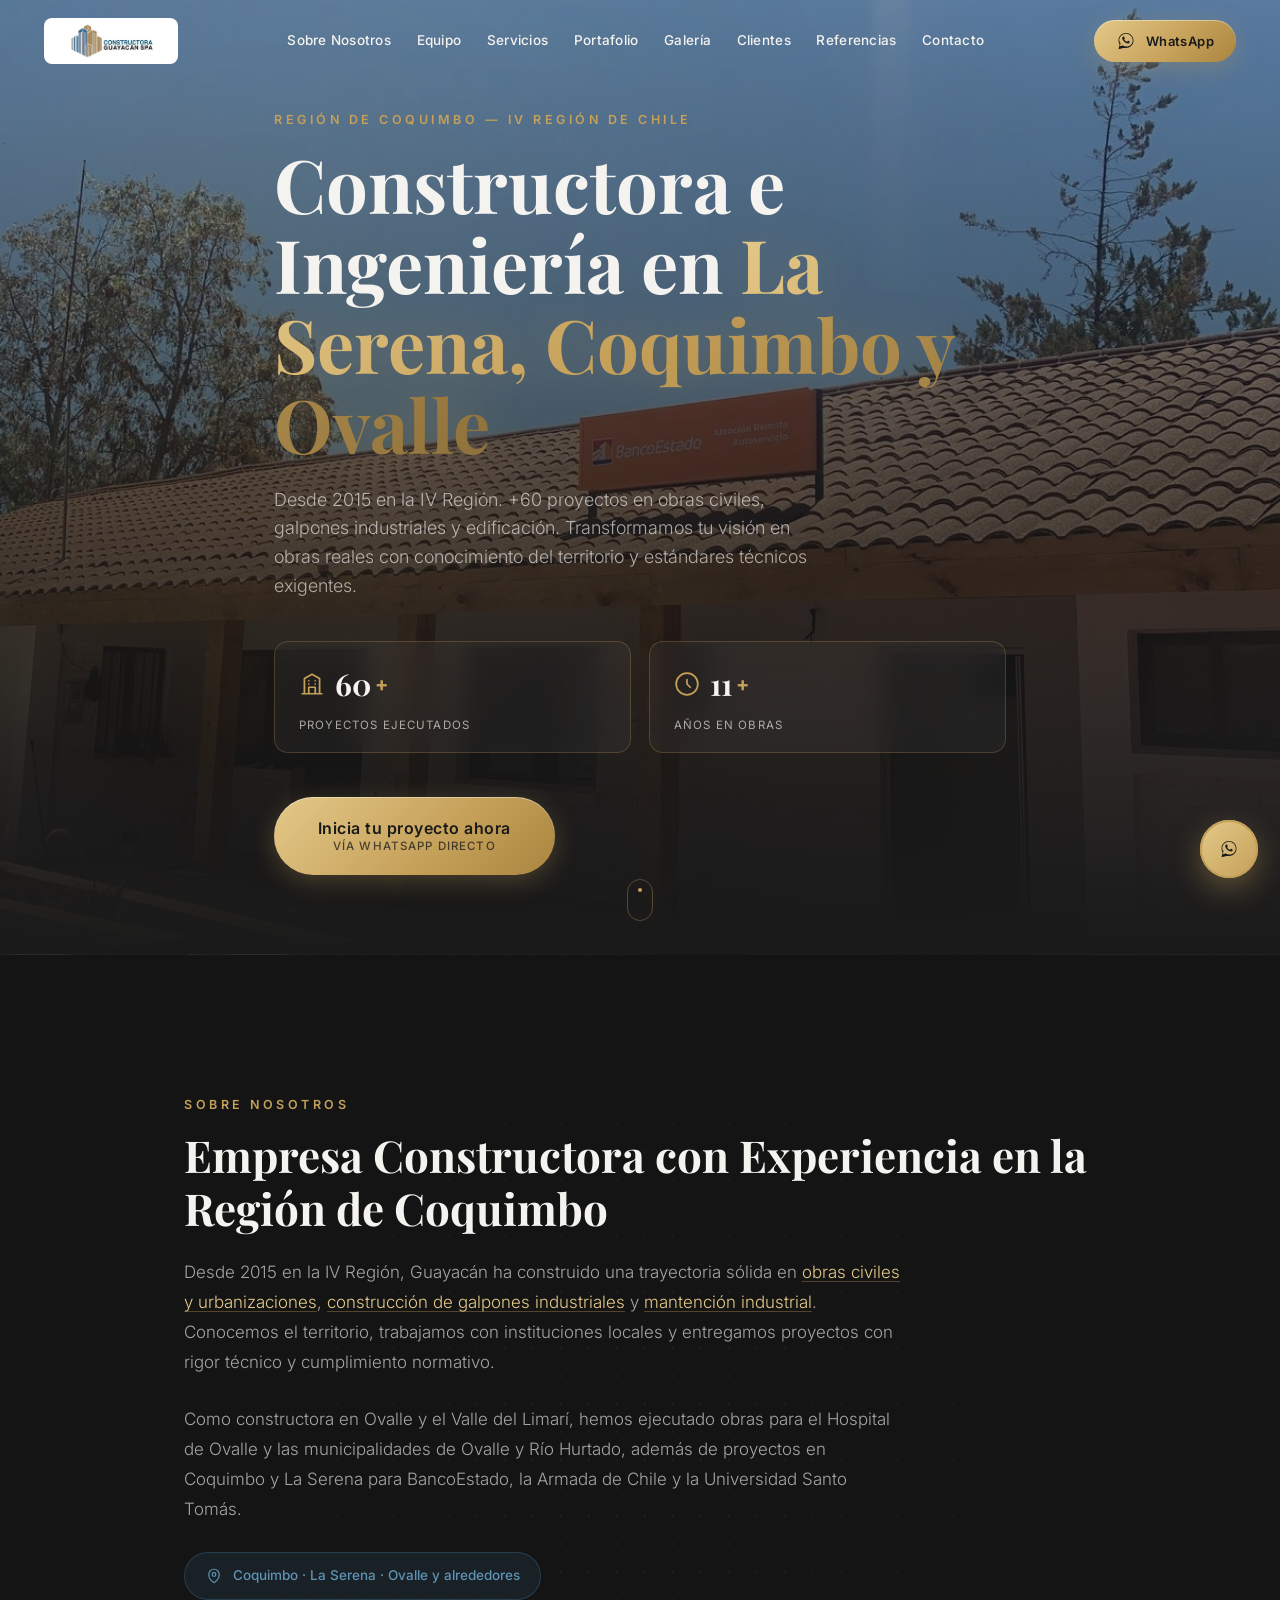
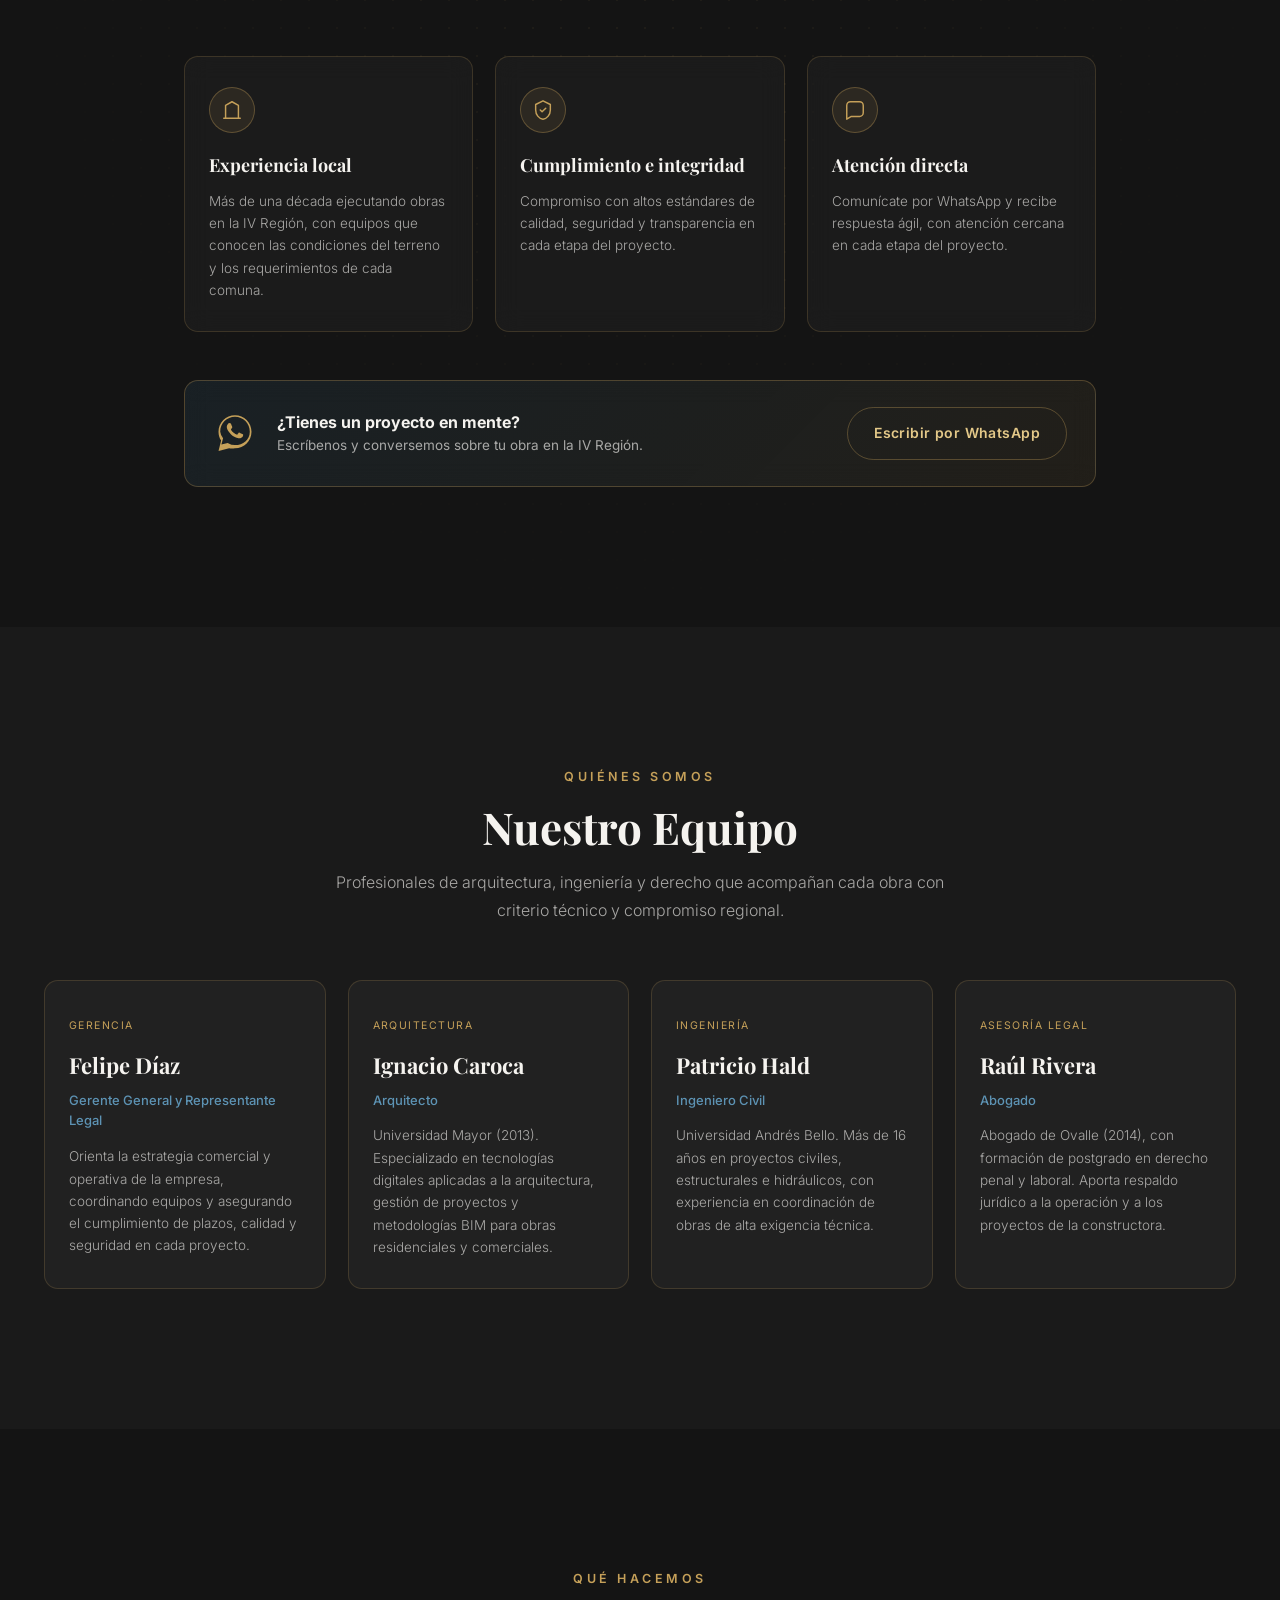
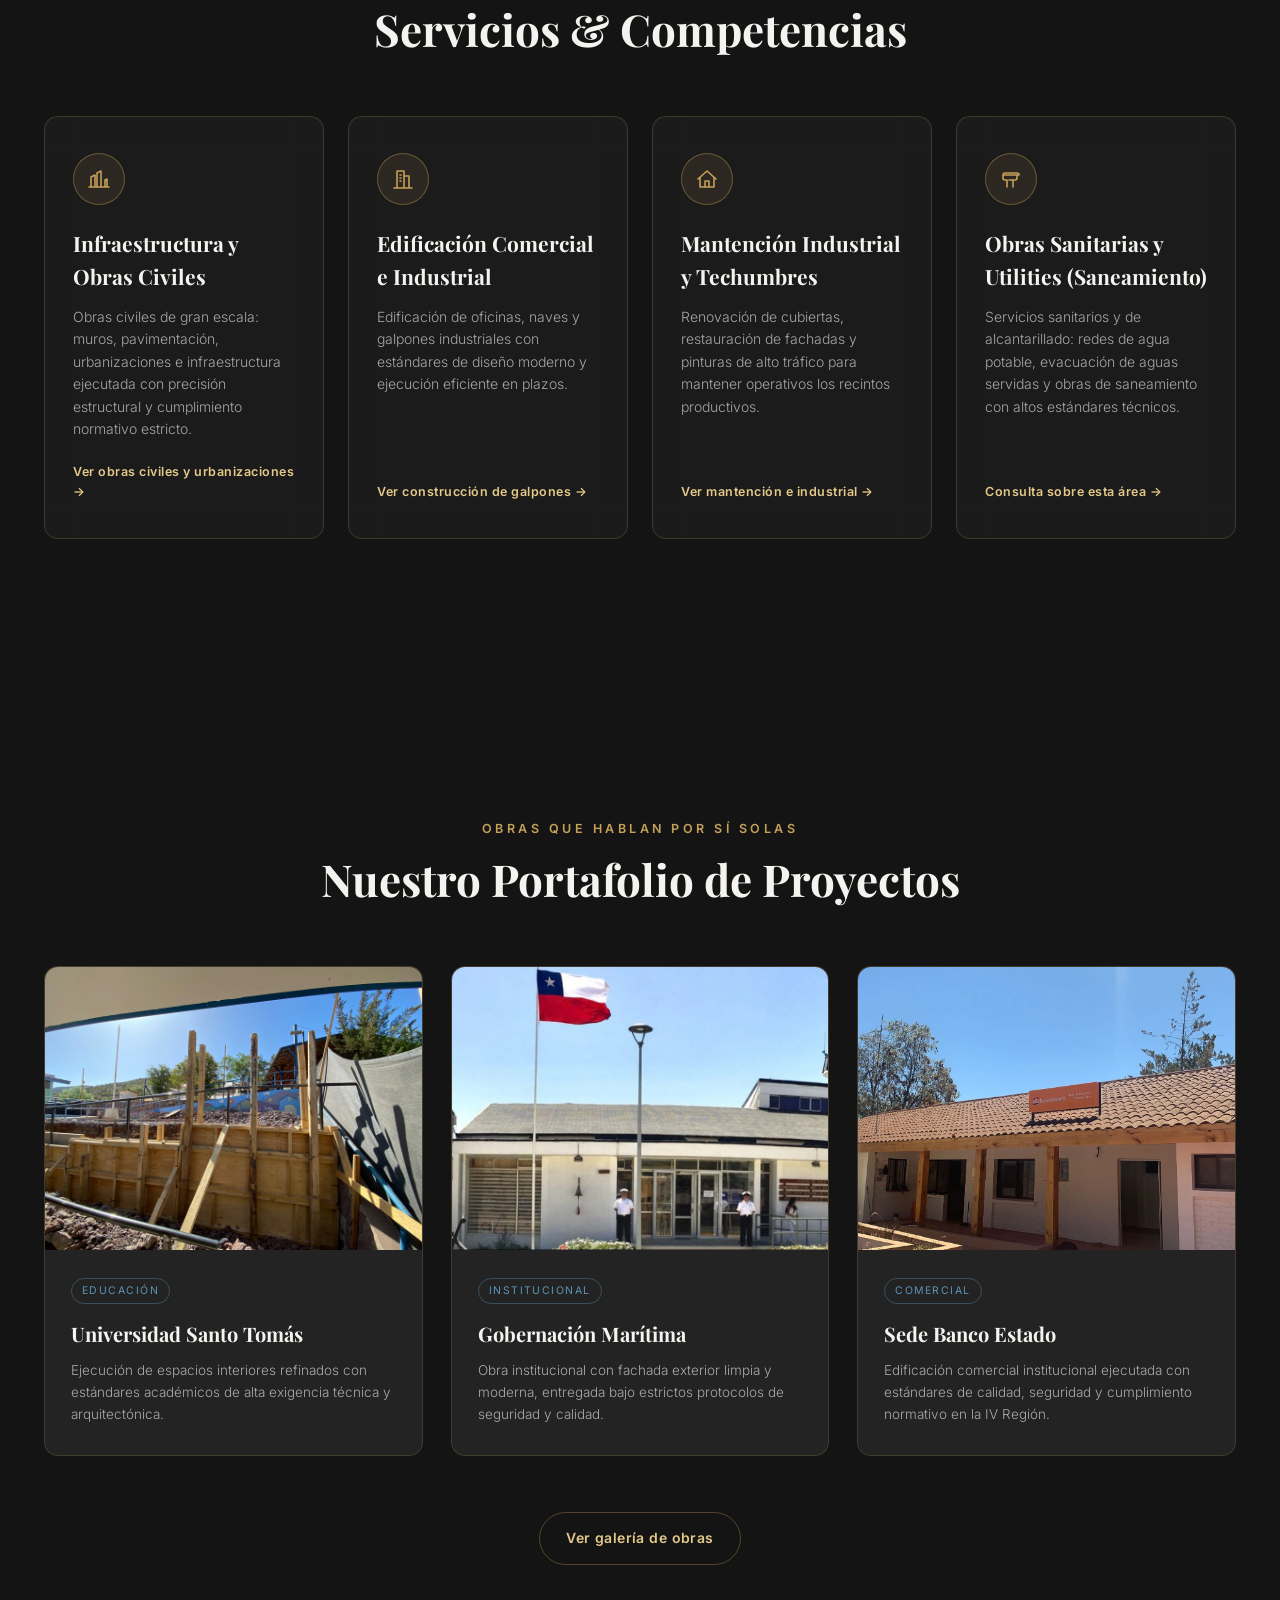
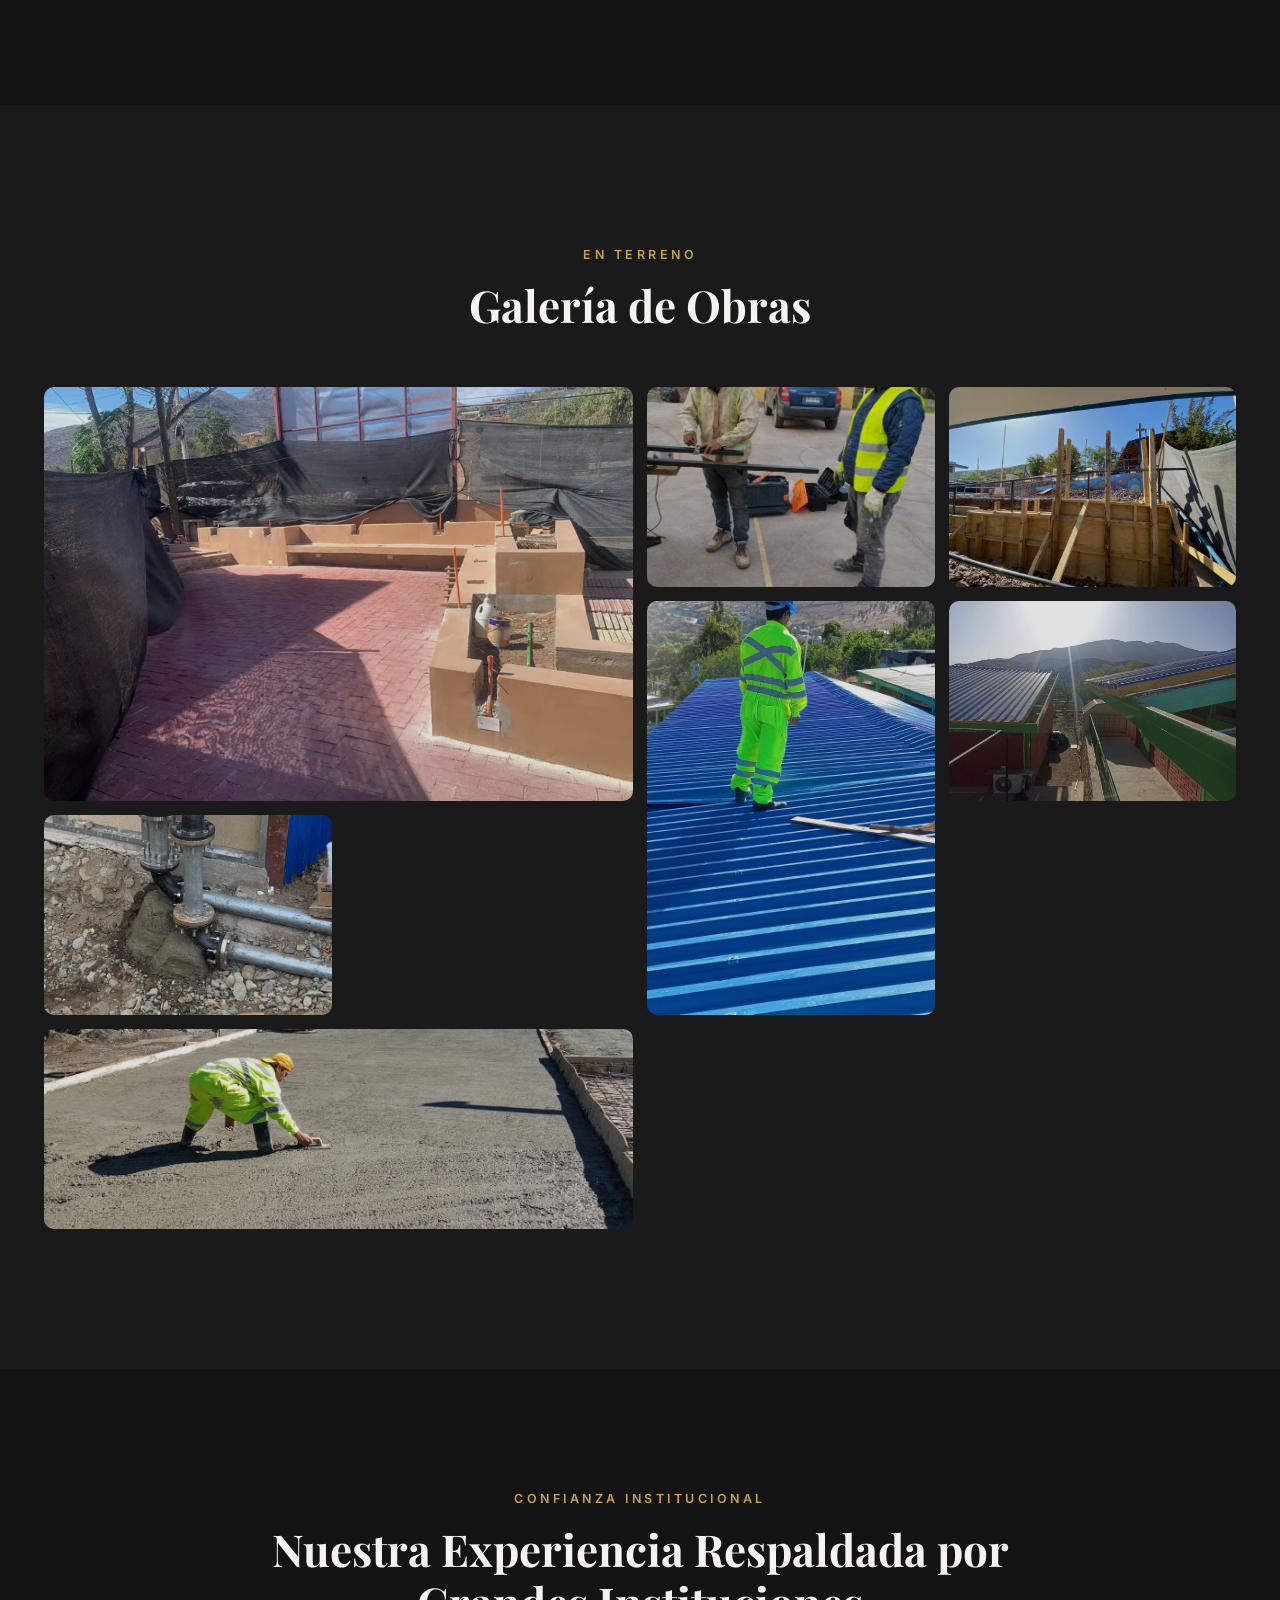
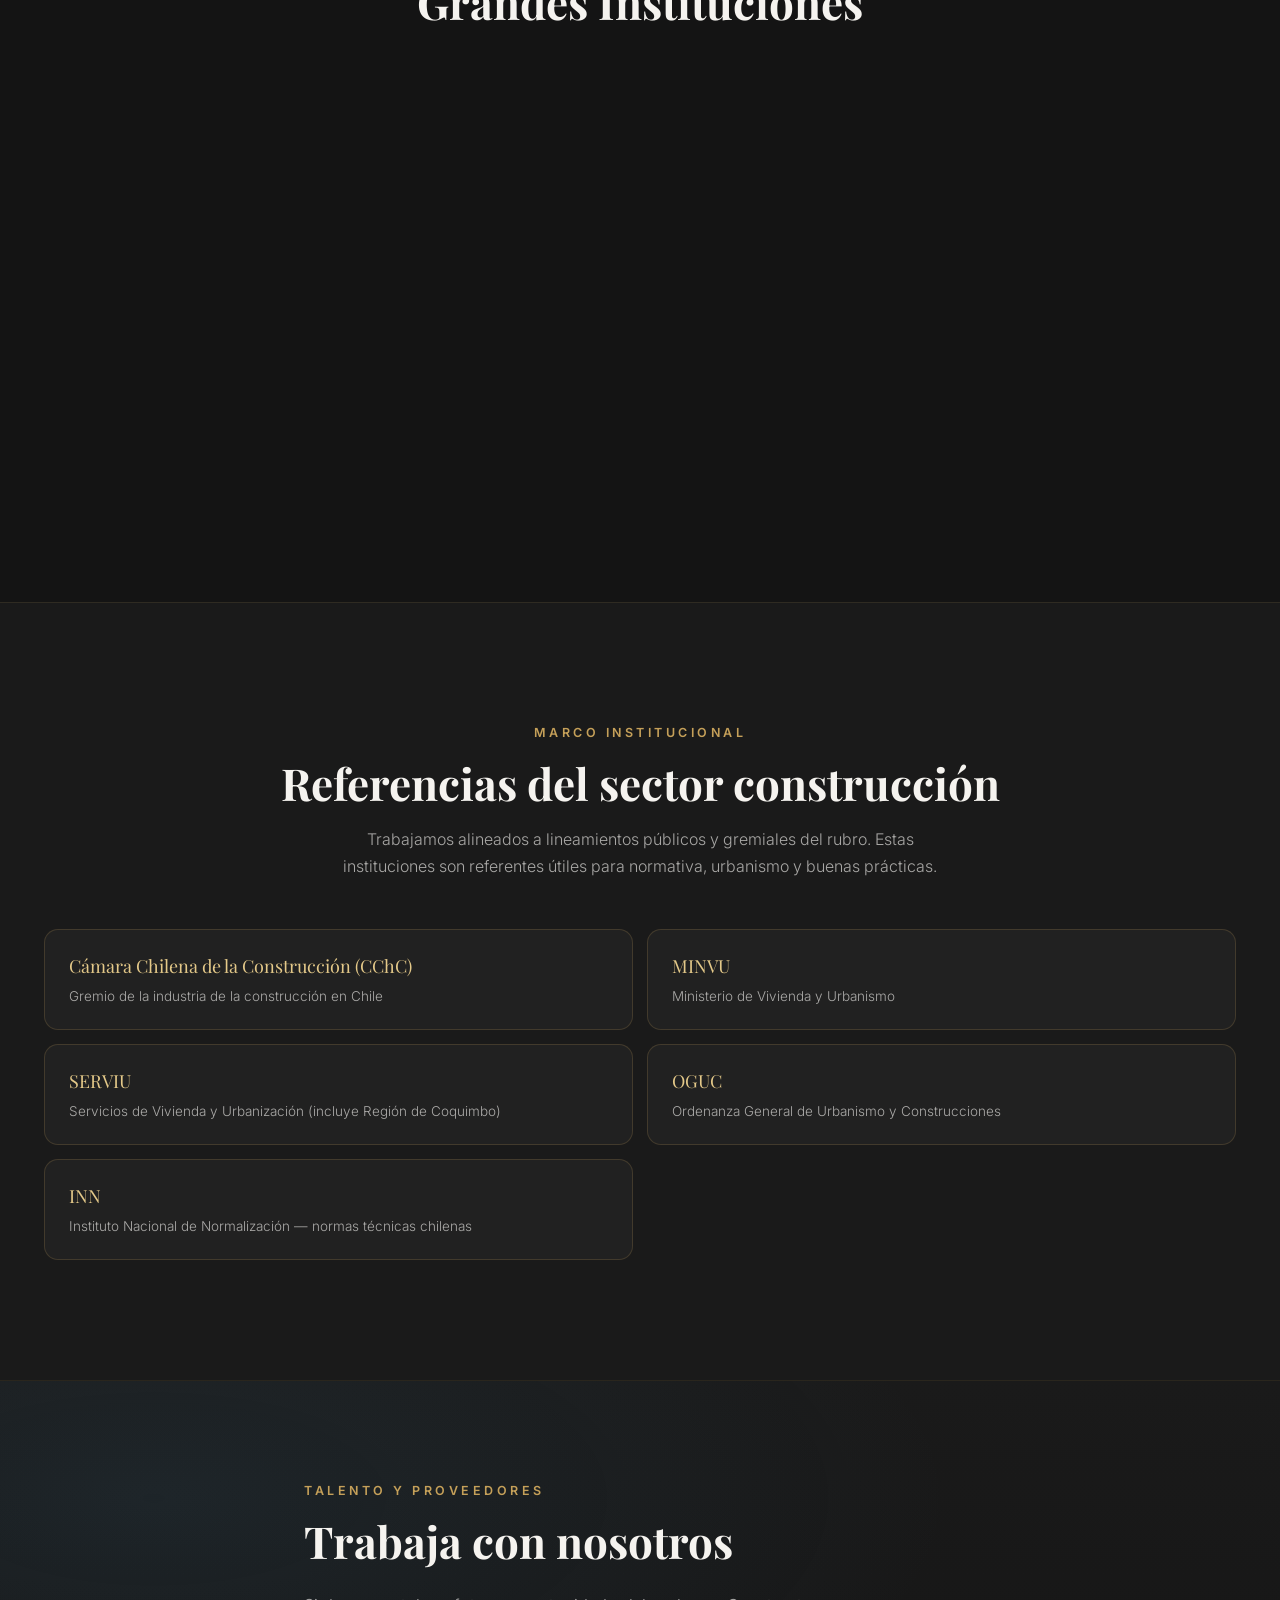
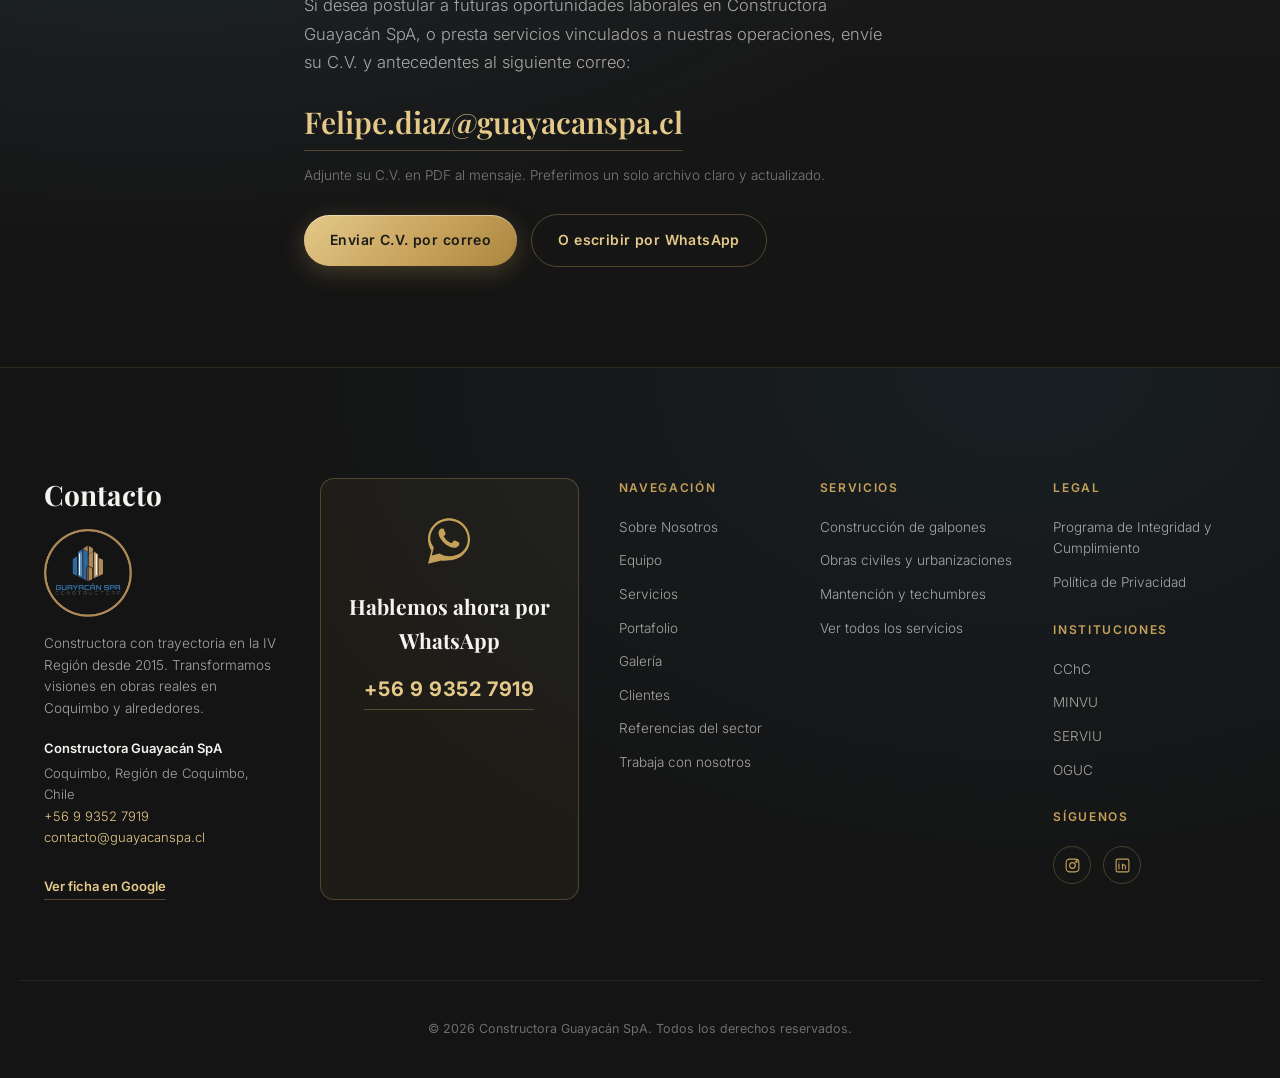
==== index.html @ 627a982d "Fix legacy URL 404s and sharpen home meta for CTR in IV Region. Add 301s for /sobre-nosotros and /nu" ====
<!DOCTYPE html>
<html lang="es">
<head>
<meta charset="UTF-8">
<meta name="viewport" content="width=device-width, initial-scale=1.0">
<title>Constructora en Ovalle, Coquimbo y La Serena | Guayacán SpA</title>
<meta name="description" content="Empresa líder en obras civiles, galpones industriales y edificación en la IV Región. Más de 10 años de experiencia. Cotiza tu proyecto hoy por WhatsApp.">
<meta name="robots" content="index, follow, max-image-preview:large">
<meta name="theme-color" content="#1A1A1A">
<link rel="canonical" href="https://guayacanspa.cl/">

<meta property="og:type" content="website">
<meta property="og:locale" content="es_CL">
<meta property="og:site_name" content="Constructora Guayacán SpA">
<meta property="og:url" content="https://guayacanspa.cl/">
<meta property="og:title" content="Constructora en Ovalle, Coquimbo y La Serena | Guayacán SpA">
<meta property="og:description" content="Empresa líder en obras civiles, galpones industriales y edificación en la IV Región. Más de 10 años de experiencia. Cotiza tu proyecto hoy por WhatsApp.">
<meta property="og:image" content="https://guayacanspa.cl/assets/img/sede-banco-estado.webp">
<meta property="og:image:alt" content="Obra de Constructora Guayacán SpA en la Región de Coquimbo">

<meta name="twitter:card" content="summary_large_image">
<meta name="twitter:title" content="Constructora en Ovalle, Coquimbo y La Serena | Guayacán SpA">
<meta name="twitter:description" content="Empresa líder en obras civiles, galpones industriales y edificación en la IV Región. Más de 10 años. Cotiza hoy por WhatsApp.">
<meta name="twitter:image" content="https://guayacanspa.cl/assets/img/sede-banco-estado.webp">

<link rel="apple-touch-icon" href="assets/img/logo-s.webp">

<link rel="preconnect" href="https://fonts.googleapis.com">
<link rel="preconnect" href="https://fonts.gstatic.com" crossorigin>
<link href="https://fonts.googleapis.com/css2?family=Playfair+Display:wght@500;600;700;800&family=Inter:wght@300;400;500;600;700;800&display=swap" rel="stylesheet">

<link rel="icon" href="assets/img/logo-s.webp" type="image/webp">
<link rel="preload" as="image" href="assets/img/sede-banco-estado.webp">
<link rel="stylesheet" href="assets/css/style.css">

<script type="application/ld+json">
{
  "@context": "https://schema.org",
  "@graph": [
    {
      "@type": "ConstructionBusiness",
      "@id": "https://guayacanspa.cl/#organization",
      "name": "Constructora Guayacán SpA",
      "legalName": "Constructora Guayacán SpA",
      "url": "https://guayacanspa.cl/",
      "logo": "https://guayacanspa.cl/assets/img/logo-guayacan.webp",
      "image": "https://guayacanspa.cl/assets/img/proyecto-gobernacion-maritima-coquimbo.webp",
      "description": "Empresa constructora en Ovalle, Coquimbo y La Serena especializada en obras civiles, construcción de galpones industriales, edificación comercial y obras sanitarias en la IV Región de Chile.",
      "foundingDate": "2015",
      "priceRange": "$$$$",
      "telephone": "+56993527919",
      "address": {
        "@type": "PostalAddress",
        "addressLocality": "Coquimbo",
        "addressRegion": "Coquimbo",
        "addressCountry": "CL"
      },
      "geo": {
        "@type": "GeoCoordinates",
        "latitude": "-29.9533",
        "longitude": "-71.3395"
      },
      "contactPoint": {
        "@type": "ContactPoint",
        "telephone": "+56993527919",
        "contactType": "sales",
        "availableLanguage": ["es"],
        "areaServed": "CL"
      },
      "areaServed": [
        {"@type": "City", "name": "La Serena"},
        {"@type": "City", "name": "Coquimbo"},
        {"@type": "City", "name": "Ovalle"},
        {"@type": "AdministrativeArea", "name": "Región de Coquimbo"}
      ],
      "sameAs": [
        "https://share.google/B6KOmteDgDgu12fZR"
      ],
      "hasMap": "https://share.google/B6KOmteDgDgu12fZR",
      "hasOfferCatalog": {
        "@type": "OfferCatalog",
        "name": "Servicios de construcción",
        "itemListElement": [
          {"@type": "Offer", "itemOffered": {"@id": "https://guayacanspa.cl/#service-infraestructura"}},
          {"@type": "Offer", "itemOffered": {"@id": "https://guayacanspa.cl/#service-edificacion"}},
          {"@type": "Offer", "itemOffered": {"@id": "https://guayacanspa.cl/#service-residencial"}},
          {"@type": "Offer", "itemOffered": {"@id": "https://guayacanspa.cl/#service-sanitarias"}}
        ]
      }
    },
    {
      "@type": "Service",
      "@id": "https://guayacanspa.cl/#service-infraestructura",
      "name": "Infraestructura y Obras Civiles",
      "serviceType": "Obras civiles e infraestructura",
      "description": "Obras civiles de gran escala: puentes, vialidad y proyectos de infraestructura pública con precisión estructural y cumplimiento normativo.",
      "provider": {"@id": "https://guayacanspa.cl/#organization"},
      "areaServed": {"@type": "AdministrativeArea", "name": "Región de Coquimbo"},
      "url": "https://guayacanspa.cl/obras-civiles-urbanizaciones"
    },
    {
      "@type": "Service",
      "@id": "https://guayacanspa.cl/#service-edificacion",
      "name": "Edificación Comercial e Industrial",
      "serviceType": "Edificación comercial e industrial",
      "description": "Edificación de oficinas, centros de servicio e instalaciones corporativas con estándares de diseño moderno y ejecución eficiente en plazos.",
      "provider": {"@id": "https://guayacanspa.cl/#organization"},
      "areaServed": {"@type": "AdministrativeArea", "name": "Región de Coquimbo"},
      "url": "https://guayacanspa.cl/construccion-estructuras-galpones"
    },
    {
      "@type": "Service",
      "@id": "https://guayacanspa.cl/#service-residencial",
      "name": "Mantención Industrial y Techumbres",
      "serviceType": "Mantención industrial y cambio de techumbres",
      "description": "Renovación de cubiertas, restauración de fachadas y pinturas de alto tráfico para recintos productivos en la IV Región.",
      "provider": {"@id": "https://guayacanspa.cl/#organization"},
      "areaServed": {"@type": "AdministrativeArea", "name": "Región de Coquimbo"},
      "url": "https://guayacanspa.cl/mantencion-industrial-techumbres"
    },
    {
      "@type": "Service",
      "@id": "https://guayacanspa.cl/#service-sanitarias",
      "name": "Obras Sanitarias y Utilities",
      "serviceType": "Obras sanitarias y saneamiento",
      "description": "Redes de agua potable, evacuación de aguas servidas y obras de saneamiento con altos estándares técnicos.",
      "provider": {"@id": "https://guayacanspa.cl/#organization"},
      "areaServed": {"@type": "AdministrativeArea", "name": "Región de Coquimbo"},
      "url": "https://guayacanspa.cl/#service-sanitarias"
    },
    {
      "@type": "WebSite",
      "@id": "https://guayacanspa.cl/#website",
      "url": "https://guayacanspa.cl/",
      "name": "Constructora Guayacán SpA",
      "inLanguage": "es-CL",
      "publisher": {"@id": "https://guayacanspa.cl/#organization"}
    }
  ]
}
</script>
</head>
<body>

<!-- ================= LOADER ================= -->
<div class="loader" id="loader" role="status" aria-label="Cargando sitio web">
  <img src="assets/img/logo-s.webp" alt="" class="loader__mark" width="64" height="64">
</div>

<!-- ================= NAVBAR ================= -->
<header class="nav" id="nav">
  <div class="nav__inner container">
    <a href="#hero" class="nav__logo" aria-label="Constructora Guayacán SpA — Ir al inicio">
      <img src="assets/img/logo-guayacan.webp" alt="Constructora Guayacán SpA — Logo oficial" class="nav__logo-img" width="200" height="56">
    </a>

    <nav class="nav__links" id="navLinks" aria-label="Navegación principal">
      <a href="#nosotros">Sobre Nosotros</a>
      <a href="#equipo">Equipo</a>
      <a href="#servicios">Servicios</a>
      <a href="#portafolio">Portafolio</a>
      <a href="#galeria">Galería</a>
      <a href="#clientes">Clientes</a>
      <a href="#recursos">Referencias</a>
      <a href="#contacto">Contacto</a>
    </nav>

    <a href="https://wa.me/56993527919?text=Hola%2C%20me%20interesa%20consultar%20sobre%20un%20proyecto%20con%20Constructora%20Guayac%C3%A1n." class="btn btn--gold btn--nav" target="_blank" rel="noopener" aria-label="Contactar a Constructora Guayacán por WhatsApp">
      <svg viewBox="0 0 32 32" class="icon-wa" aria-hidden="true"><path d="M16.001 3C9.373 3 4 8.373 4 15c0 2.386.7 4.61 1.905 6.48L4 29l7.72-1.865A11.94 11.94 0 0 0 16 27c6.627 0 12-5.373 12-12S22.627 3 16.001 3zm0 21.75a9.7 9.7 0 0 1-4.95-1.356l-.355-.21-4.584 1.107 1.223-4.463-.232-.366A9.68 9.68 0 0 1 5.25 15c0-5.93 4.82-10.75 10.75-10.75S26.75 9.07 26.75 15 21.93 24.75 16 24.75zm5.34-8.06c-.293-.146-1.734-.856-2.003-.954-.269-.098-.464-.146-.66.147-.196.293-.757.954-.928 1.15-.171.196-.342.22-.635.073-.293-.146-1.238-.456-2.358-1.454-.872-.777-1.461-1.737-1.632-2.03-.171-.293-.018-.451.128-.597.132-.131.293-.342.44-.513.146-.171.195-.293.293-.489.098-.196.049-.367-.024-.513-.073-.146-.66-1.59-.904-2.178-.238-.573-.48-.495-.66-.504l-.562-.01c-.196 0-.513.073-.782.367-.269.293-1.026 1.003-1.026 2.446s1.05 2.836 1.196 3.032c.147.196 2.066 3.155 5.008 4.424.7.302 1.246.483 1.672.618.702.223 1.34.191 1.845.116.563-.084 1.734-.709 1.978-1.394.244-.685.244-1.272.171-1.394-.073-.122-.269-.196-.562-.342z"/></svg>
      <span>WhatsApp</span>
    </a>

    <button class="nav__burger" id="navBurger" aria-label="Abrir menú de navegación" aria-expanded="false" aria-controls="navLinks">
      <span></span><span></span><span></span>
    </button>
  </div>
</header>

<main id="main-content">

<!-- ================= HERO ================= -->
<section class="hero" id="hero">
  <div class="hero__bg" id="heroBg" aria-hidden="true"></div>
  <div class="hero__overlay" aria-hidden="true"></div>
  <div class="hero__pattern" aria-hidden="true"></div>

  <div class="hero__content container" data-reveal>
    <p class="eyebrow">Región de Coquimbo — IV Región de Chile</p>
    <h1 class="hero__title">Constructora e Ingeniería en <span>La Serena, Coquimbo y Ovalle</span></h1>
    <p class="hero__subtitle">Desde 2015 en la IV Región. +60 proyectos en obras civiles, galpones industriales y edificación. Transformamos tu visión en obras reales con conocimiento del territorio y estándares técnicos exigentes.</p>

    <div class="hero__stats">
      <div class="stat-card">
        <svg class="stat-card__icon" viewBox="0 0 24 24" aria-hidden="true"><path d="M3 21h18M5 21V7l7-4 7 4v14M9 21v-6h6v6M9 12h.01M15 12h.01M9 9h.01M15 9h.01"/></svg>
        <span class="stat-card__num" data-count="60">0</span><span class="stat-card__plus">+</span>
        <span class="stat-card__label">Proyectos Ejecutados</span>
      </div>
      <div class="stat-card">
        <svg class="stat-card__icon" viewBox="0 0 24 24" aria-hidden="true"><path d="M12 8v4l3 3M12 2a10 10 0 1 0 .001 20.001A10 10 0 0 0 12 2Z"/></svg>
        <span class="stat-card__num" data-count="11">0</span><span class="stat-card__plus">+</span>
        <span class="stat-card__label">Años en Obras</span>
      </div>
    </div>

    <a href="https://wa.me/56993527919?text=Hola%2C%20quiero%20iniciar%20un%20proyecto%20con%20Constructora%20Guayac%C3%A1n." class="btn btn--gold btn--oversized" target="_blank" rel="noopener" aria-label="Iniciar proyecto de construcción con Guayacán SpA por WhatsApp">
      Inicia tu proyecto ahora
      <span class="btn--oversized__sub">vía WhatsApp directo</span>
    </a>
  </div>

  <a href="#nosotros" class="hero__scroll" aria-label="Desplazarse a la sección Sobre Nosotros">
    <span></span>
  </a>
</section>

<!-- ================= SOBRE NOSOTROS ================= -->
<section class="about" id="nosotros">
  <div class="about__pattern" aria-hidden="true"></div>
  <div class="container about__inner">

    <div class="about__header" data-reveal>
      <p class="eyebrow">Sobre Nosotros</p>
      <h2 class="section-title">Empresa Constructora con Experiencia en la Región de Coquimbo</h2>
      <p class="about__intro">
        Desde 2015 en la IV Región, Guayacán ha construido una trayectoria sólida en
        <a href="/obras-civiles-urbanizaciones">obras civiles y urbanizaciones</a>,
        <a href="/construccion-estructuras-galpones">construcción de galpones industriales</a>
        y <a href="/mantencion-industrial-techumbres">mantención industrial</a>.
        Conocemos el territorio, trabajamos con instituciones locales y entregamos proyectos con rigor técnico y cumplimiento normativo.
      </p>
      <p class="about__intro">
        Como constructora en Ovalle y el Valle del Limarí, hemos ejecutado obras para el Hospital de Ovalle
        y las municipalidades de Ovalle y Río Hurtado, además de proyectos en Coquimbo y La Serena
        para BancoEstado, la Armada de Chile y la Universidad Santo Tomás.
      </p>
      <div class="region-badge">
        <svg viewBox="0 0 24 24" aria-hidden="true"><path d="M12 21s7-4.5 7-11a7 7 0 1 0-14 0c0 6.5 7 11 7 11Z"/><circle cx="12" cy="10" r="2.5"/></svg>
        <span>Coquimbo · La Serena · Ovalle y alrededores</span>
      </div>
    </div>

    <div class="about__pillars" data-reveal>
      <article class="pillar-card">
        <div class="pillar-card__icon">
          <svg viewBox="0 0 24 24" aria-hidden="true"><path d="M3 21h18M5 21V7l7-4 7 4v14"/></svg>
        </div>
        <h3>Experiencia local</h3>
        <p>Más de una década ejecutando obras en la IV Región, con equipos que conocen las condiciones del terreno y los requerimientos de cada comuna.</p>
      </article>
      <article class="pillar-card">
        <div class="pillar-card__icon">
          <svg viewBox="0 0 24 24" aria-hidden="true"><path d="M9 12l2 2 4-4M12 2l8 4v6c0 5-3.5 9.5-8 10-4.5-.5-8-5-8-10V6l8-4Z"/></svg>
        </div>
        <h3>Cumplimiento e integridad</h3>
        <p>Compromiso con altos estándares de calidad, seguridad y transparencia en cada etapa del proyecto.</p>
      </article>
      <article class="pillar-card">
        <div class="pillar-card__icon">
          <svg viewBox="0 0 24 24" aria-hidden="true"><path d="M21 15a4 4 0 0 1-4 4H8l-5 3V7a4 4 0 0 1 4-4h10a4 4 0 0 1 4 4v8Z"/></svg>
        </div>
        <h3>Atención directa</h3>
        <p>Comunícate por WhatsApp y recibe respuesta ágil, con atención cercana en cada etapa del proyecto.</p>
      </article>
    </div>

    <div class="about__whatsapp-panel" data-reveal>
      <svg viewBox="0 0 32 32" class="icon-wa icon-wa--lg" aria-hidden="true"><path d="M16.001 3C9.373 3 4 8.373 4 15c0 2.386.7 4.61 1.905 6.48L4 29l7.72-1.865A11.94 11.94 0 0 0 16 27c6.627 0 12-5.373 12-12S22.627 3 16.001 3zm0 21.75a9.7 9.7 0 0 1-4.95-1.356l-.355-.21-4.584 1.107 1.223-4.463-.232-.366A9.68 9.68 0 0 1 5.25 15c0-5.93 4.82-10.75 10.75-10.75S26.75 9.07 26.75 15 21.93 24.75 16 24.75zm5.34-8.06c-.293-.146-1.734-.856-2.003-.954-.269-.098-.464-.146-.66.147-.196.293-.757.954-.928 1.15-.171.196-.342.22-.635.073-.293-.146-1.238-.456-2.358-1.454-.872-.777-1.461-1.737-1.632-2.03-.171-.293-.018-.451.128-.597.132-.131.293-.342.44-.513.146-.171.195-.293.293-.489.098-.196.049-.367-.024-.513-.073-.146-.66-1.59-.904-2.178-.238-.573-.48-.495-.66-.504l-.562-.01c-.196 0-.513.073-.782.367-.269.293-1.026 1.003-1.026 2.446s1.05 2.836 1.196 3.032c.147.196 2.066 3.155 5.008 4.424.7.302 1.246.483 1.672.618.702.223 1.34.191 1.845.116.563-.084 1.734-.709 1.978-1.394.244-.685.244-1.272.171-1.394-.073-.122-.269-.196-.562-.342z"/></svg>
      <div class="about__whatsapp-text">
        <strong>¿Tienes un proyecto en mente?</strong>
        <span>Escríbenos y conversemos sobre tu obra en la IV Región.</span>
      </div>
      <a href="https://wa.me/56993527919?text=Hola%2C%20me%20interesa%20conversar%20sobre%20un%20proyecto%20en%20la%20IV%20Regi%C3%B3n." class="btn btn--outline-gold" target="_blank" rel="noopener" aria-label="Escribir a Constructora Guayacán por WhatsApp sobre un proyecto en la IV Región">Escribir por WhatsApp</a>
    </div>

  </div>
</section>

<!-- ================= EQUIPO ================= -->
<section class="team" id="equipo">
  <div class="container">
    <p class="eyebrow eyebrow--center">Quiénes Somos</p>
    <h2 class="section-title section-title--center">Nuestro Equipo</h2>
    <p class="team__intro">Profesionales de arquitectura, ingeniería y derecho que acompañan cada obra con criterio técnico y compromiso regional.</p>

    <div class="team__grid">
      <article class="team-card" data-reveal>
        <span class="team-card__role">Gerencia</span>
        <h3>Felipe Díaz</h3>
        <p class="team-card__title">Gerente General y Representante Legal</p>
        <p>Orienta la estrategia comercial y operativa de la empresa, coordinando equipos y asegurando el cumplimiento de plazos, calidad y seguridad en cada proyecto.</p>
      </article>

      <article class="team-card" data-reveal>
        <span class="team-card__role">Arquitectura</span>
        <h3>Ignacio Caroca</h3>
        <p class="team-card__title">Arquitecto</p>
        <p>Universidad Mayor (2013). Especializado en tecnologías digitales aplicadas a la arquitectura, gestión de proyectos y metodologías BIM para obras residenciales y comerciales.</p>
      </article>

      <article class="team-card" data-reveal>
        <span class="team-card__role">Ingeniería</span>
        <h3>Patricio Hald</h3>
        <p class="team-card__title">Ingeniero Civil</p>
        <p>Universidad Andrés Bello. Más de 16 años en proyectos civiles, estructurales e hidráulicos, con experiencia en coordinación de obras de alta exigencia técnica.</p>
      </article>

      <article class="team-card" data-reveal>
        <span class="team-card__role">Asesoría Legal</span>
        <h3>Raúl Rivera</h3>
        <p class="team-card__title">Abogado</p>
        <p>Abogado de Ovalle (2014), con formación de postgrado en derecho penal y laboral. Aporta respaldo jurídico a la operación y a los proyectos de la constructora.</p>
      </article>
    </div>
  </div>
</section>

<!-- ================= SERVICIOS ================= -->
<section class="services" id="servicios">
  <div class="container">
    <p class="eyebrow eyebrow--center">Qué Hacemos</p>
    <h2 class="section-title section-title--center">Servicios &amp; Competencias</h2>

    <div class="services__grid">

      <article class="service-card" id="service-infraestructura" data-reveal>
        <div class="service-card__icon">
          <svg viewBox="0 0 24 24" aria-hidden="true"><path d="M2 20h20M4 20V10l4-2v12M10 20V6l4-2v16M18 20V13l2-1v8"/></svg>
        </div>
        <h3>Infraestructura y Obras Civiles</h3>
        <p>Obras civiles de gran escala: muros, pavimentación, urbanizaciones e infraestructura ejecutada con precisión estructural y cumplimiento normativo estricto.</p>
        <a href="/obras-civiles-urbanizaciones" class="service-card__cta" aria-label="Ver servicio de Obras Civiles y Urbanizaciones">Ver obras civiles y urbanizaciones →</a>
      </article>

      <article class="service-card" id="service-edificacion" data-reveal>
        <div class="service-card__icon">
          <svg viewBox="0 0 24 24" aria-hidden="true"><path d="M3 21h18M6 21V4h7v17M13 21V9h5v12M9 8h1M9 11h1M9 14h1"/></svg>
        </div>
        <h3>Edificación Comercial e Industrial</h3>
        <p>Edificación de oficinas, naves y galpones industriales con estándares de diseño moderno y ejecución eficiente en plazos.</p>
        <a href="/construccion-estructuras-galpones" class="service-card__cta" aria-label="Ver servicio de Construcción de Galpones y Estructuras">Ver construcción de galpones →</a>
      </article>

      <article class="service-card" id="service-residencial" data-reveal>
        <div class="service-card__icon">
          <svg viewBox="0 0 24 24" aria-hidden="true"><path d="M3 12 12 4l9 8M5 10v10h14V10M10 20v-6h4v6"/></svg>
        </div>
        <h3>Mantención Industrial y Techumbres</h3>
        <p>Renovación de cubiertas, restauración de fachadas y pinturas de alto tráfico para mantener operativos los recintos productivos.</p>
        <a href="/mantencion-industrial-techumbres" class="service-card__cta" aria-label="Ver servicio de Mantención Industrial y Cambio de Techumbres">Ver mantención e industrial →</a>
      </article>

      <article class="service-card" id="service-sanitarias" data-reveal>
        <div class="service-card__icon">
          <svg viewBox="0 0 24 24" aria-hidden="true"><path d="M4 8h16M4 8a2 2 0 0 1 2-2h12a2 2 0 0 1 2 2M4 8v3a2 2 0 0 0 2 2h2v7M18 8v3a2 2 0 0 1-2 2h-2v7M10 13h4"/></svg>
        </div>
        <h3>Obras Sanitarias y Utilities (Saneamiento)</h3>
        <p>Servicios sanitarios y de alcantarillado: redes de agua potable, evacuación de aguas servidas y obras de saneamiento con altos estándares técnicos.</p>
        <a href="https://wa.me/56993527919?text=Hola%2C%20quiero%20una%20consulta%20sobre%20Utilities%20%2F%20Servicios%20Sanitarios%20con%20Guayac%C3%A1n." class="service-card__cta" target="_blank" rel="noopener" aria-label="Consultar sobre Obras Sanitarias y Utilities por WhatsApp">Consulta sobre esta área →</a>
      </article>

    </div>
  </div>
</section>

<!-- ================= PORTAFOLIO ================= -->
<section class="portfolio" id="portafolio">
  <div class="container">
    <p class="eyebrow eyebrow--center">Obras Que Hablan Por Sí Solas</p>
    <h2 class="section-title section-title--center">Nuestro Portafolio de Proyectos</h2>

    <div class="portfolio__grid">

      <article class="project-card" data-reveal>
        <div class="project-card__img">
          <img src="assets/img/trabajos3.webp" alt="Obra de edificación institucional Universidad Santo Tomás en La Serena por Constructora Guayacán" width="1200" height="900" loading="lazy">
        </div>
        <div class="project-card__body">
          <span class="project-card__tag">Educación</span>
          <h3>Universidad Santo Tomás</h3>
          <p>Ejecución de espacios interiores refinados con estándares académicos de alta exigencia técnica y arquitectónica.</p>
        </div>
      </article>

      <article class="project-card" data-reveal>
        <div class="project-card__img">
          <img src="assets/img/proyecto-gobernacion-maritima-coquimbo.webp" alt="Fachada exterior Gobernación Marítima Coquimbo construida por Guayacán SpA" width="1200" height="900" loading="lazy">
        </div>
        <div class="project-card__body">
          <span class="project-card__tag">Institucional</span>
          <h3>Gobernación Marítima</h3>
          <p>Obra institucional con fachada exterior limpia y moderna, entregada bajo estrictos protocolos de seguridad y calidad.</p>
        </div>
      </article>

      <article class="project-card" data-reveal>
        <div class="project-card__img">
          <img src="assets/img/sede-banco-estado.webp" alt="Obra de edificación comercial Sede Banco Estado en la Región de Coquimbo por Guayacán SpA" width="1200" height="900" loading="lazy">
        </div>
        <div class="project-card__body">
          <span class="project-card__tag">Comercial</span>
          <h3>Sede Banco Estado</h3>
          <p>Edificación comercial institucional ejecutada con estándares de calidad, seguridad y cumplimiento normativo en la IV Región.</p>
        </div>
      </article>

    </div>

    <div class="portfolio__cta" data-reveal>
      <a href="#galeria" class="btn btn--outline-gold" aria-label="Ver galería de obras de Constructora Guayacán SpA">Ver galería de obras</a>
    </div>
  </div>
</section>

<!-- ================= GALERÍA ================= -->
<section class="gallery" id="galeria">
  <div class="container">
    <p class="eyebrow eyebrow--center">En Terreno</p>
    <h2 class="section-title section-title--center">Galería de Obras</h2>

    <div class="gallery__grid" data-reveal>
      <button type="button" class="gallery__item" data-gallery-src="assets/img/trabajos.avif" data-gallery-alt="Obra en ejecución Constructora Guayacán SpA">
        <img src="assets/img/trabajos.avif" alt="Obra en ejecución Constructora Guayacán SpA" width="800" height="600" loading="lazy">
      </button>
      <button type="button" class="gallery__item" data-gallery-src="assets/img/trabajos2.webp" data-gallery-alt="Proyecto de construcción Guayacán en la Región de Coquimbo">
        <img src="assets/img/trabajos2.webp" alt="Proyecto de construcción Guayacán en la Región de Coquimbo" width="800" height="600" loading="lazy">
      </button>
      <button type="button" class="gallery__item" data-gallery-src="assets/img/trabajos3.webp" data-gallery-alt="Obra Universidad Santo Tomás La Serena — Guayacán SpA">
        <img src="assets/img/trabajos3.webp" alt="Obra Universidad Santo Tomás La Serena — Guayacán SpA" width="800" height="600" loading="lazy">
      </button>
      <button type="button" class="gallery__item" data-gallery-src="assets/img/trabajos4.webp" data-gallery-alt="Trabajos de edificación Constructora Guayacán">
        <img src="assets/img/trabajos4.webp" alt="Trabajos de edificación Constructora Guayacán" width="800" height="600" loading="lazy">
      </button>
      <button type="button" class="gallery__item" data-gallery-src="assets/img/trabajos5.webp" data-gallery-alt="Detalle de obra civil Guayacán SpA">
        <img src="assets/img/trabajos5.webp" alt="Detalle de obra civil Guayacán SpA" width="800" height="600" loading="lazy">
      </button>
      <button type="button" class="gallery__item" data-gallery-src="assets/img/trabajos6.webp" data-gallery-alt="Faena de construcción en la IV Región — Guayacán">
        <img src="assets/img/trabajos6.webp" alt="Faena de construcción en la IV Región — Guayacán" width="800" height="600" loading="lazy">
      </button>
      <button type="button" class="gallery__item gallery__item--wide" data-gallery-src="assets/img/trabajos7.webp" data-gallery-alt="Proyecto terminado Constructora Guayacán SpA">
        <img src="assets/img/trabajos7.webp" alt="Proyecto terminado Constructora Guayacán SpA" width="1200" height="800" loading="lazy">
      </button>
    </div>
  </div>
</section>

<div class="lightbox" id="lightbox" hidden>
  <button type="button" class="lightbox__close" id="lightboxClose" aria-label="Cerrar galería">&times;</button>
  <button type="button" class="lightbox__nav lightbox__nav--prev" id="lightboxPrev" aria-label="Imagen anterior">‹</button>
  <img src="" alt="" class="lightbox__img" id="lightboxImg">
  <button type="button" class="lightbox__nav lightbox__nav--next" id="lightboxNext" aria-label="Imagen siguiente">›</button>
</div>

<!-- ================= CLIENTES ================= -->
<section class="clients" id="clientes">
  <div class="container">
    <p class="eyebrow eyebrow--center">Confianza Institucional</p>
    <h2 class="section-title section-title--center">Nuestra Experiencia Respaldada por Grandes Instituciones</h2>

    <div class="clients__grid" data-reveal>
      <div class="client-logo">
        <img src="assets/img/proyecto-universidad-santo-tomas-la-serena.webp" alt="Logo Universidad Santo Tomás — Cliente Constructora Guayacán" width="200" height="120" loading="lazy">
      </div>
      <div class="client-logo">
        <img src="assets/img/logo-banco-estado.jpg" alt="Logo BancoEstado — Cliente Constructora Guayacán" width="200" height="120" loading="lazy">
      </div>
      <div class="client-logo">
        <img src="assets/img/logo-armada-chile.webp" alt="Logo Armada de Chile — Gobernación Marítima, cliente Guayacán SpA" width="200" height="120" loading="lazy">
      </div>
      <div class="client-logo">
        <img src="assets/img/logo-cliente-hospital-ovalle.webp" alt="Logo Hospital de Ovalle — Cliente Constructora Guayacán" width="200" height="120" loading="lazy">
      </div>
      <div class="client-logo">
        <img src="assets/img/logo-cliente-municipalidad.webp" alt="Logo Municipalidad de Ovalle — Cliente Constructora Guayacán" width="200" height="120" loading="lazy">
      </div>
      <div class="client-logo">
        <img src="assets/img/logo-cliente-municipalidad2.webp" alt="Logo Municipalidad de La Serena — Cliente Constructora Guayacán" width="200" height="120" loading="lazy">
      </div>
      <div class="client-logo">
        <img src="assets/img/logo-cliente-municipalidad-coquimbo.webp" alt="Logo Municipalidad de Coquimbo — Cliente Constructora Guayacán" width="200" height="120" loading="lazy">
      </div>
      <div class="client-logo">
        <img src="assets/img/logo-municipal-rio-hurtado.webp" alt="Logo Municipalidad de Río Hurtado — Cliente Constructora Guayacán" width="200" height="120" loading="lazy">
      </div>
    </div>
  </div>
</section>

<!-- ================= RECURSOS INSTITUCIONALES ================= -->
<section class="resources" id="recursos" aria-labelledby="recursos-title">
  <div class="container">
    <p class="eyebrow eyebrow--center">Marco institucional</p>
    <h2 class="section-title section-title--center" id="recursos-title">Referencias del sector construcción</h2>
    <p class="resources__intro">
      Trabajamos alineados a lineamientos públicos y gremiales del rubro.
      Estas instituciones son referentes útiles para normativa, urbanismo y buenas prácticas.
    </p>
    <ul class="resources__list" data-reveal>
      <li>
        <a href="https://cchc.cl/" target="_blank" rel="noopener noreferrer" class="resources__link">
          <span class="resources__name">Cámara Chilena de la Construcción (CChC)</span>
          <span class="resources__desc">Gremio de la industria de la construcción en Chile</span>
        </a>
      </li>
      <li>
        <a href="https://www.minvu.gob.cl/" target="_blank" rel="noopener noreferrer" class="resources__link">
          <span class="resources__name">MINVU</span>
          <span class="resources__desc">Ministerio de Vivienda y Urbanismo</span>
        </a>
      </li>
      <li>
        <a href="https://www.minvu.gob.cl/sobre-minvu/serviu/" target="_blank" rel="noopener noreferrer" class="resources__link">
          <span class="resources__name">SERVIU</span>
          <span class="resources__desc">Servicios de Vivienda y Urbanización (incluye Región de Coquimbo)</span>
        </a>
      </li>
      <li>
        <a href="https://www.minvu.gob.cl/oguc/" target="_blank" rel="noopener noreferrer" class="resources__link">
          <span class="resources__name">OGUC</span>
          <span class="resources__desc">Ordenanza General de Urbanismo y Construcciones</span>
        </a>
      </li>
      <li>
        <a href="https://www.inn.cl/" target="_blank" rel="noopener noreferrer" class="resources__link">
          <span class="resources__name">INN</span>
          <span class="resources__desc">Instituto Nacional de Normalización — normas técnicas chilenas</span>
        </a>
      </li>
    </ul>
  </div>
</section>

<!-- ================= TRABAJA CON NOSOTROS ================= -->
<section class="careers" id="trabaja-con-nosotros" aria-labelledby="careers-title">
  <div class="container careers__inner" data-reveal>
    <p class="eyebrow">Talento y proveedores</p>
    <h2 class="section-title" id="careers-title">Trabaja con nosotros</h2>
    <p class="careers__text">
      Si desea postular a futuras oportunidades laborales en Constructora Guayacán SpA,
      o presta servicios vinculados a nuestras operaciones, envíe su C.V. y antecedentes
      al siguiente correo:
    </p>
    <a
      class="careers__email"
      href="mailto:Felipe.diaz@guayacanspa.cl?subject=Postulaci%C3%B3n%20/%20CV%20%E2%80%94%20Constructora%20Guayac%C3%A1n%20SpA&body=Estimados%2C%0A%0AMe%20interesa%20postular%20a%20futuras%20oportunidades%20laborales%20%2F%20prestar%20servicios%20vinculados%20a%20sus%20operaciones.%0A%0AAdjunto%20mi%20C.V.%20y%20antecedentes%20en%20formato%20PDF.%0A%0ANombre%3A%0ATel%C3%A9fono%3A%0A%C3%81rea%20de%20inter%C3%A9s%3A%0A%0ASaludos%20cordiales."
    >Felipe.diaz@guayacanspa.cl</a>
    <p class="careers__hint">Adjunte su C.V. en PDF al mensaje. Preferimos un solo archivo claro y actualizado.</p>
    <div class="careers__actions">
      <a
        class="btn btn--gold"
        href="mailto:Felipe.diaz@guayacanspa.cl?subject=Postulaci%C3%B3n%20/%20CV%20%E2%80%94%20Constructora%20Guayac%C3%A1n%20SpA&body=Estimados%2C%0A%0AMe%20interesa%20postular%20a%20futuras%20oportunidades%20laborales%20%2F%20prestar%20servicios%20vinculados%20a%20sus%20operaciones.%0A%0AAdjunto%20mi%20C.V.%20y%20antecedentes%20en%20formato%20PDF.%0A%0ANombre%3A%0ATel%C3%A9fono%3A%0A%C3%81rea%20de%20inter%C3%A9s%3A%0A%0ASaludos%20cordiales."
        aria-label="Enviar C.V. por correo a Constructora Guayacán SpA"
      >Enviar C.V. por correo</a>
      <a
        class="btn btn--outline-gold"
        href="https://wa.me/56993527919?text=Hola%2C%20deseo%20postular%20o%20ofrecer%20servicios%20a%20Constructora%20Guayac%C3%A1n%20SpA.%20Adjunto%20mi%20C.V."
        target="_blank"
        rel="noopener"
        aria-label="Postular o ofrecer servicios a Guayacán por WhatsApp"
      >O escribir por WhatsApp</a>
    </div>
  </div>
</section>

</main>

<!-- ================= CONTACTO / FOOTER ================= -->
<footer class="footer" id="contacto">
  <div class="footer__pattern" aria-hidden="true"></div>
  <div class="container footer__inner">

    <div class="footer__brand">
      <h2 class="footer__title">Contacto</h2>
      <img src="assets/img/logo-guayacan2.webp" alt="Constructora Guayacán SpA" class="footer__logo-img" width="200" height="56" loading="lazy">
      <p>Constructora con trayectoria en la IV Región desde 2015. Transformamos visiones en obras reales en Coquimbo y alrededores.</p>
      <p class="footer__nap">
        <span class="footer__nap-name">Constructora Guayacán SpA</span>
        Coquimbo, Región de Coquimbo, Chile<br>
        <a href="tel:+56993527919">+56 9 9352 7919</a><br>
        <a href="mailto:contacto@guayacanspa.cl">contacto@guayacanspa.cl</a>
      </p>
      <a class="footer__gbp" href="https://share.google/B6KOmteDgDgu12fZR" target="_blank" rel="noopener noreferrer">Ver ficha en Google</a>
    </div>

    <div class="footer__whatsapp" data-reveal>
      <svg viewBox="0 0 32 32" class="icon-wa icon-wa--xl" aria-hidden="true"><path d="M16.001 3C9.373 3 4 8.373 4 15c0 2.386.7 4.61 1.905 6.48L4 29l7.72-1.865A11.94 11.94 0 0 0 16 27c6.627 0 12-5.373 12-12S22.627 3 16.001 3zm0 21.75a9.7 9.7 0 0 1-4.95-1.356l-.355-.21-4.584 1.107 1.223-4.463-.232-.366A9.68 9.68 0 0 1 5.25 15c0-5.93 4.82-10.75 10.75-10.75S26.75 9.07 26.75 15 21.93 24.75 16 24.75zm5.34-8.06c-.293-.146-1.734-.856-2.003-.954-.269-.098-.464-.146-.66.147-.196.293-.757.954-.928 1.15-.171.196-.342.22-.635.073-.293-.146-1.238-.456-2.358-1.454-.872-.777-1.461-1.737-1.632-2.03-.171-.293-.018-.451.128-.597.132-.131.293-.342.44-.513.146-.171.195-.293.293-.489.098-.196.049-.367-.024-.513-.073-.146-.66-1.59-.904-2.178-.238-.573-.48-.495-.66-.504l-.562-.01c-.196 0-.513.073-.782.367-.269.293-1.026 1.003-1.026 2.446s1.05 2.836 1.196 3.032c.147.196 2.066 3.155 5.008 4.424.7.302 1.246.483 1.672.618.702.223 1.34.191 1.845.116.563-.084 1.734-.709 1.978-1.394.244-.685.244-1.272.171-1.394-.073-.122-.269-.196-.562-.342z"/></svg>
      <h3>Hablemos ahora por WhatsApp</h3>
      <a href="https://wa.me/56993527919?text=Hola%2C%20me%20interesa%20consultar%20sobre%20un%20proyecto%20con%20Constructora%20Guayac%C3%A1n." class="footer__whatsapp-number" target="_blank" rel="noopener" aria-label="Contactar a Constructora Guayacán SpA por WhatsApp al +56 9 9352 7919">+56 9 9352 7919</a>
    </div>

    <nav class="footer__links" aria-label="Navegación del sitio">
      <p class="footer__heading">Navegación</p>
      <a href="#nosotros">Sobre Nosotros</a>
      <a href="#equipo">Equipo</a>
      <a href="#servicios">Servicios</a>
      <a href="#portafolio">Portafolio</a>
      <a href="#galeria">Galería</a>
      <a href="#clientes">Clientes</a>
      <a href="#recursos">Referencias del sector</a>
      <a href="#trabaja-con-nosotros">Trabaja con nosotros</a>
    </nav>

    <nav class="footer__links" aria-label="Servicios">
      <p class="footer__heading">Servicios</p>
      <a href="/construccion-estructuras-galpones">Construcción de galpones</a>
      <a href="/obras-civiles-urbanizaciones">Obras civiles y urbanizaciones</a>
      <a href="/mantencion-industrial-techumbres">Mantención y techumbres</a>
      <a href="#servicios">Ver todos los servicios</a>
    </nav>

    <div class="footer__links">
      <p class="footer__heading">Legal</p>
      <a href="#" aria-label="Ver Programa de Integridad y Cumplimiento de Guayacán SpA">Programa de Integridad y Cumplimiento</a>
      <a href="#" aria-label="Ver Política de Privacidad de Guayacán SpA">Política de Privacidad</a>

      <p class="footer__heading footer__social-title">Instituciones</p>
      <a href="https://cchc.cl/" target="_blank" rel="noopener noreferrer">CChC</a>
      <a href="https://www.minvu.gob.cl/" target="_blank" rel="noopener noreferrer">MINVU</a>
      <a href="https://www.minvu.gob.cl/sobre-minvu/serviu/" target="_blank" rel="noopener noreferrer">SERVIU</a>
      <a href="https://www.minvu.gob.cl/oguc/" target="_blank" rel="noopener noreferrer">OGUC</a>

      <p class="footer__heading footer__social-title">Síguenos</p>
      <div class="footer__social">
        <a href="#" aria-label="Seguir a Constructora Guayacán en Instagram"><svg viewBox="0 0 24 24" aria-hidden="true"><rect x="3" y="3" width="18" height="18" rx="5"/><circle cx="12" cy="12" r="4"/><circle cx="17.5" cy="6.5" r="1"/></svg></a>
        <a href="#" aria-label="Seguir a Constructora Guayacán en LinkedIn"><svg viewBox="0 0 24 24" aria-hidden="true"><rect x="3" y="3" width="18" height="18" rx="2"/><path d="M7 10v7M7 7v.01M12 17v-4a2 2 0 0 1 4 0v4M12 10v7"/></svg></a>
      </div>
    </div>

  </div>

  <div class="footer__bottom">
    <p>© <span id="year"></span> Constructora Guayacán SpA. Todos los derechos reservados.</p>
  </div>
</footer>

<!-- ================= WHATSAPP FLOTANTE ================= -->
<a href="https://wa.me/56993527919?text=Hola%2C%20me%20interesa%20consultar%20sobre%20un%20proyecto%20con%20Constructora%20Guayac%C3%A1n." class="whatsapp-float" target="_blank" rel="noopener" aria-label="Contactar a Constructora Guayacán SpA por WhatsApp">
  <svg viewBox="0 0 32 32" class="icon-wa" aria-hidden="true"><path d="M16.001 3C9.373 3 4 8.373 4 15c0 2.386.7 4.61 1.905 6.48L4 29l7.72-1.865A11.94 11.94 0 0 0 16 27c6.627 0 12-5.373 12-12S22.627 3 16.001 3zm0 21.75a9.7 9.7 0 0 1-4.95-1.356l-.355-.21-4.584 1.107 1.223-4.463-.232-.366A9.68 9.68 0 0 1 5.25 15c0-5.93 4.82-10.75 10.75-10.75S26.75 9.07 26.75 15 21.93 24.75 16 24.75zm5.34-8.06c-.293-.146-1.734-.856-2.003-.954-.269-.098-.464-.146-.66.147-.196.293-.757.954-.928 1.15-.171.196-.342.22-.635.073-.293-.146-1.238-.456-2.358-1.454-.872-.777-1.461-1.737-1.632-2.03-.171-.293-.018-.451.128-.597.132-.131.293-.342.44-.513.146-.171.195-.293.293-.489.098-.196.049-.367-.024-.513-.073-.146-.66-1.59-.904-2.178-.238-.573-.48-.495-.66-.504l-.562-.01c-.196 0-.513.073-.782.367-.269.293-1.026 1.003-1.026 2.446s1.05 2.836 1.196 3.032c.147.196 2.066 3.155 5.008 4.424.7.302 1.246.483 1.672.618.702.223 1.34.191 1.845.116.563-.084 1.734-.709 1.978-1.394.244-.685.244-1.272.171-1.394-.073-.122-.269-.196-.562-.342z"/></svg>
  <span class="whatsapp-float__pulse" aria-hidden="true"></span>
</a>

<script src="assets/js/main.js"></script>
</body>
</html>
---- assets/css/style.css ----
/* =========================================================
   CONSTRUCTORA GUAYACÁN — LUXE DESIGN SYSTEM
   Paleta: Charcoal #1A1A1A / Gold #C5A059 / Corporate Blue #3A6D8C
   ========================================================= */

:root{
  --charcoal: #1A1A1A;
  --charcoal-2: #141414;
  --charcoal-soft: #232323;
  --gold: #C5A059;
  --gold-light: #E4C989;
  --gold-dim: rgba(197,160,89,0.35);
  --blue: #3A6D8C;
  --blue-light: #5D93B4;
  --white: #F5F3EF;
  --white-dim: rgba(245,243,239,0.65);

  --font-display: "Playfair Display", serif;
  --font-body: "Inter", sans-serif;

  --container: 1240px;
  --radius: 14px;
  --ease: cubic-bezier(.16,.84,.44,1);
}

*,*::before,*::after{ box-sizing: border-box; }
html{ scroll-behavior: smooth; overflow-x: hidden; }

body{
  margin:0;
  background: var(--charcoal);
  color: var(--white);
  font-family: var(--font-body);
  font-weight: 400;
  line-height: 1.6;
  -webkit-font-smoothing: antialiased;
  overflow-x: hidden;
}

img{ max-width:100%; display:block; }
a{ color: inherit; text-decoration: none; }
ul{ list-style:none; margin:0; padding:0; }
svg{ fill:none; stroke:currentColor; stroke-width:1.6; stroke-linecap:round; stroke-linejoin:round; }

.container{
  max-width: var(--container);
  margin: 0 auto;
  padding: 0 24px;
}

/* ---------- Reveal on scroll ---------- */
[data-reveal]{
  opacity: 0;
  transform: translateY(28px);
  transition: opacity .9s var(--ease), transform .9s var(--ease);
}
[data-reveal].is-visible{
  opacity: 1;
  transform: translateY(0);
}

/* ---------- Typography ---------- */
.eyebrow{
  font-family: var(--font-body);
  font-size: 12.5px;
  letter-spacing: .28em;
  text-transform: uppercase;
  color: var(--gold);
  font-weight: 600;
  margin: 0 0 14px;
}
.eyebrow--center{ text-align:center; }

.section-title{
  font-family: var(--font-display);
  font-weight: 700;
  font-size: clamp(28px, 4vw, 44px);
  line-height: 1.2;
  margin: 0 0 24px;
  color: var(--white);
}
.section-title--center{ text-align:center; max-width: 760px; margin-left:auto; margin-right:auto; }

/* ---------- Loader ---------- */
.loader{
  position: fixed; inset:0; z-index:9999;
  background: var(--charcoal);
  display:flex; align-items:center; justify-content:center;
  transition: opacity .6s ease, visibility .6s ease;
}
.loader.is-hidden{ opacity:0; visibility:hidden; }
.loader__mark{
  width: 72px; height:72px;
  object-fit: contain;
  border: 1px solid var(--gold-dim);
  border-radius:50%;
  padding: 14px;
  background: #fff;
  animation: pulseRing 1.6s ease-in-out infinite;
}
@keyframes pulseRing{
  0%,100%{ box-shadow: 0 0 0 0 rgba(197,160,89,.35); }
  50%{ box-shadow: 0 0 0 14px rgba(197,160,89,0); }
}

/* ---------- Buttons ---------- */
.btn{
  display:inline-flex; align-items:center; justify-content:center; gap:10px;
  font-family: var(--font-body);
  font-weight: 600;
  font-size: 14px;
  letter-spacing: .03em;
  padding: 14px 26px;
  border-radius: 999px;
  cursor: pointer;
  transition: transform .35s var(--ease), box-shadow .35s var(--ease), background .35s var(--ease);
  white-space: nowrap;
  max-width: 100%;
}

.btn--gold{
  background: linear-gradient(135deg, var(--gold-light), var(--gold) 60%, #a9853f);
  color: #1A1A1A;
  box-shadow: 0 6px 24px rgba(197,160,89,.28), inset 0 1px 0 rgba(255,255,255,.4);
}
.btn--gold:hover{
  transform: translateY(-2px);
  box-shadow: 0 10px 32px rgba(197,160,89,.45), inset 0 1px 0 rgba(255,255,255,.5);
}

.btn--outline-gold{
  background: transparent;
  border: 1px solid var(--gold-dim);
  color: var(--gold-light);
}
.btn--outline-gold:hover{
  border-color: var(--gold);
  background: rgba(197,160,89,.08);
  transform: translateY(-2px);
}

.btn--nav{ padding: 11px 22px; font-size: 13px; }

.btn--oversized{
  padding: 22px 44px;
  font-size: 16px;
  flex-direction: column;
  gap: 2px;
  line-height: 1.15;
  position: relative;
  overflow: hidden;
}
.btn--oversized::after{
  content:"";
  position:absolute; top:0; left:-60%;
  width: 40%; height: 100%;
  background: linear-gradient(120deg, transparent, rgba(255,255,255,.55), transparent);
  transform: skewX(-20deg);
  animation: shine 3.2s ease-in-out infinite;
}
@keyframes shine{
  0%{ left:-60%; }
  40%,100%{ left: 140%; }
}
.btn--oversized__sub{
  font-size: 11.5px;
  font-weight: 500;
  letter-spacing: .1em;
  text-transform: uppercase;
  opacity: .75;
}

.icon-wa{ width: 20px; height:20px; }
.icon-wa path{ fill: currentColor; stroke:none; }
.icon-wa--lg{ width:44px; height:44px; color: var(--gold); }
.icon-wa--xl{ width:56px; height:56px; color: var(--gold); }

/* ============================================================
   NAVBAR
   ============================================================ */
.nav{
  position: fixed; top:0; left:0; right:0; z-index: 1000;
  padding: 18px 0;
  transition: padding .4s var(--ease), background .4s var(--ease), box-shadow .4s var(--ease);
}
.nav.is-scrolled{
  padding: 10px 0;
  background: rgba(20,20,20,.72);
  backdrop-filter: blur(18px) saturate(140%);
  -webkit-backdrop-filter: blur(18px) saturate(140%);
  box-shadow: 0 1px 0 rgba(197,160,89,.15), 0 20px 40px rgba(0,0,0,.35);
}
.nav__inner{
  display:flex; align-items:center; justify-content:space-between; gap: 16px;
}
.nav__logo{
  display:flex; align-items:center; line-height:1;
  flex: 0 1 auto;
  min-width: 0;
}
.nav__logo-img{
  height: 46px; width: auto; max-width: min(200px, 42vw);
  object-fit: contain;
  background: #fff;
  padding: 5px 10px;
  border-radius: 8px;
}
.nav__links{
  display:flex; align-items:center; gap: clamp(16px, 2vw, 28px);
  font-size: 13.5px; font-weight:500; letter-spacing:.02em;
  flex: 1 1 auto;
  justify-content: center;
}
.nav__links a{
  position: relative; padding: 4px 0; color: var(--white);
  transition: color .3s ease;
}
.nav__links a::after{
  content:""; position:absolute; left:0; bottom:-2px; width:0; height:1px;
  background: var(--gold); transition: width .35s var(--ease);
}
.nav__links a:hover{ color: var(--gold-light); }
.nav__links a:hover::after{ width:100%; }

.nav__burger{
  display:none; flex-direction:column; gap:5px; background:none; border:none; cursor:pointer; padding: 6px;
  flex-shrink: 0;
  z-index: 1002;
}
.nav__burger span{ width:24px; height:2px; background: var(--gold); transition: all .3s ease; }
.nav__burger.is-open span:nth-child(1){ transform: translateY(7px) rotate(45deg); }
.nav__burger.is-open span:nth-child(2){ opacity: 0; }
.nav__burger.is-open span:nth-child(3){ transform: translateY(-7px) rotate(-45deg); }

body.is-menu-open{ overflow: hidden; }

/* ============================================================
   HERO
   ============================================================ */
.hero{
  position: relative;
  min-height: 100svh;
  display:flex; align-items:center;
  overflow: hidden;
  padding: 110px 0 80px;
}
.hero__bg{
  position: absolute; inset: 0;
  background-image:
    linear-gradient(180deg, rgba(20,20,20,.35), rgba(20,20,20,.75) 60%, var(--charcoal) 100%),
    url("../img/sede-banco-estado.webp");
  background-size: cover;
  background-position: center;
  will-change: transform;
}
.hero__overlay{
  position:absolute; inset:0;
  background: radial-gradient(ellipse at 20% 20%, rgba(197,160,89,.10), transparent 55%);
}
.hero__pattern{
  position:absolute; inset:0;
  background-image: linear-gradient(rgba(197,160,89,.05) 1px, transparent 1px), linear-gradient(90deg, rgba(197,160,89,.05) 1px, transparent 1px);
  background-size: 64px 64px;
  mask-image: linear-gradient(180deg, black, transparent 75%);
  opacity: .5;
}
.hero__content{ position: relative; z-index: 2; max-width: 780px; width: 100%; }

.hero__title{
  font-family: var(--font-display);
  font-weight: 700;
  font-size: clamp(30px, 7vw, 74px);
  line-height: 1.08;
  margin: 0 0 22px;
  color: var(--white);
  overflow-wrap: anywhere;
}
.hero__title span{
  background: linear-gradient(135deg, var(--gold-light), var(--gold) 45%, #8c6f3a);
  -webkit-background-clip: text;
  background-clip: text;
  color: transparent;
  filter: drop-shadow(0 0 22px rgba(197,160,89,.25));
}

.hero__subtitle{
  font-size: clamp(15px, 1.6vw, 18px);
  color: var(--white-dim);
  max-width: 560px;
  margin: 0 0 40px;
  font-weight: 300;
}

.hero__stats{
  display:flex; gap: 18px; flex-wrap: wrap;
  margin-bottom: 44px;
}
.stat-card{
  position: relative;
  display:flex; align-items:center; flex-wrap: wrap; gap: 8px 10px;
  padding: 18px 24px;
  border-radius: var(--radius);
  background: rgba(255,255,255,.04);
  border: 1px solid rgba(197,160,89,.25);
  backdrop-filter: blur(14px);
  -webkit-backdrop-filter: blur(14px);
  min-width: 0;
  flex: 1 1 200px;
}
.stat-card__icon{ width:26px; height:26px; color: var(--gold); }
.stat-card__num{
  font-family: var(--font-display);
  font-size: 30px; font-weight:700; color: var(--white);
}
.stat-card__plus{ font-size: 20px; color: var(--gold); font-weight:700; margin-left:-6px; }
.stat-card__label{
  width:100%;
  font-size: 11.5px; letter-spacing: .1em; text-transform: uppercase;
  color: var(--white-dim);
}

.hero__scroll{
  position:absolute; bottom: 34px; left:50%; transform: translateX(-50%);
  width: 26px; height: 42px; border: 1px solid var(--gold-dim); border-radius: 20px;
  z-index: 2;
}
.hero__scroll span{
  position:absolute; top:8px; left:50%; transform:translateX(-50%);
  width:4px; height:4px; border-radius:50%; background: var(--gold);
  animation: scrollDot 2s ease-in-out infinite;
}
@keyframes scrollDot{
  0%{ opacity:1; top:8px; }
  70%{ opacity:0; top:24px; }
  100%{ opacity:0; top:8px; }
}

/* ============================================================
   ABOUT / SOBRE NOSOTROS
   ============================================================ */
.about{
  position: relative;
  padding: 140px 0;
  background: var(--charcoal-2);
  overflow: hidden;
}
.about__pattern{
  position: absolute; inset:0;
  background-image: radial-gradient(circle at 1px 1px, rgba(197,160,89,.16) 1px, transparent 1px);
  background-size: 28px 28px;
  opacity: .5;
  mask-image: radial-gradient(ellipse at 50% 40%, black, transparent 75%);
}
.about__inner{
  position: relative; z-index:1;
  max-width: 960px;
  margin: 0 auto;
}
.about__intro{
  color: var(--white-dim);
  font-weight: 300;
  font-size: 17px;
  max-width: 720px;
  margin: 0 0 28px;
  line-height: 1.75;
}
.about__intro a{
  color: var(--gold-light);
  text-decoration: underline;
  text-underline-offset: 3px;
  text-decoration-color: var(--gold-dim);
  transition: color .3s ease, text-decoration-color .3s ease;
}
.about__intro a:hover{
  color: var(--gold);
  text-decoration-color: var(--gold);
}
.region-badge{
  display:inline-flex; align-items:center; gap: 10px;
  padding: 12px 20px;
  border-radius: 999px;
  background: rgba(58,109,140,.15);
  border: 1px solid rgba(58,109,140,.4);
  color: var(--blue-light);
  font-size: 13.5px; font-weight: 500;
  margin-bottom: 56px;
  max-width: 100%;
  flex-wrap: wrap;
}
.region-badge svg{ width:18px; height:18px; flex-shrink:0; }

.about__pillars{
  display:grid; grid-template-columns: repeat(3, 1fr); gap: 22px;
  margin-bottom: 48px;
}
.pillar-card{
  padding: 30px 24px;
  border-radius: var(--radius);
  background: rgba(255,255,255,.03);
  border: 1px solid rgba(197,160,89,.2);
  backdrop-filter: blur(12px);
  transition: border-color .4s var(--ease), transform .4s var(--ease);
}
.pillar-card:hover{
  border-color: var(--gold-dim);
  transform: translateY(-4px);
}
.pillar-card__icon{
  width: 46px; height:46px; border-radius:50%;
  display:flex; align-items:center; justify-content:center;
  background: rgba(197,160,89,.1);
  border: 1px solid rgba(197,160,89,.35);
  color: var(--gold);
  margin-bottom: 18px;
}
.pillar-card__icon svg{ width:22px; height:22px; }
.pillar-card h3{
  font-family: var(--font-display);
  font-size: 18px; margin: 0 0 10px; color: var(--white);
}
.pillar-card p{
  font-size: 13.5px; color: var(--white-dim); font-weight:300; margin:0; line-height:1.65;
}

.about__whatsapp-panel{
  display:flex; align-items:center; gap: 20px; flex-wrap: wrap;
  padding: 26px 28px;
  border-radius: var(--radius);
  background: linear-gradient(135deg, rgba(58,109,140,.14), rgba(197,160,89,.08));
  border: 1px solid rgba(197,160,89,.3);
  backdrop-filter: blur(12px);
}
.about__whatsapp-text{ display:flex; flex-direction:column; margin-right:auto; }
.about__whatsapp-text strong{ font-size: 16px; color: var(--white); }
.about__whatsapp-text span{ font-size: 13.5px; color: var(--white-dim); }

/* ============================================================
   TEAM
   ============================================================ */
.team{ padding: 140px 0; background: var(--charcoal); }
.team__intro{
  text-align:center;
  color: var(--white-dim);
  font-weight: 300;
  font-size: 16px;
  max-width: 620px;
  margin: -8px auto 56px;
  line-height: 1.7;
}
.team__grid{
  display:grid;
  grid-template-columns: repeat(4, 1fr);
  gap: 22px;
}
.team-card{
  padding: 30px 24px;
  border-radius: var(--radius);
  background: rgba(255,255,255,.03);
  border: 1px solid rgba(197,160,89,.2);
  transition: border-color .4s var(--ease), transform .4s var(--ease);
}
.team-card:hover{
  border-color: var(--gold-dim);
  transform: translateY(-4px);
}
.team-card__role{
  display:inline-block;
  font-size: 10.5px;
  letter-spacing: .14em;
  text-transform: uppercase;
  color: var(--gold);
  margin-bottom: 14px;
}
.team-card h3{
  font-family: var(--font-display);
  font-size: 22px;
  margin: 0 0 6px;
  color: var(--white);
}
.team-card__title{
  font-size: 13px;
  font-weight: 500;
  color: var(--blue-light);
  margin: 0 0 14px;
}
.team-card p:last-child{
  font-size: 13.5px;
  color: var(--white-dim);
  font-weight: 300;
  margin: 0;
  line-height: 1.65;
}

/* ============================================================
   SERVICES
   ============================================================ */
.services{ padding: 140px 0; background: var(--charcoal-2); }
.services__grid{
  display:grid; grid-template-columns: repeat(4, 1fr); gap: 24px;
  margin-top: 60px;
}
.service-card{
  position: relative;
  padding: 36px 28px;
  border-radius: var(--radius);
  background: rgba(255,255,255,.03);
  border: 1px solid rgba(197,160,89,.22);
  backdrop-filter: blur(16px);
  -webkit-backdrop-filter: blur(16px);
  transition: transform .45s var(--ease), border-color .45s var(--ease), background .45s var(--ease);
  display:flex; flex-direction:column;
}
.service-card:hover{
  transform: translateY(-8px);
  border-color: var(--gold);
  background: rgba(197,160,89,.06);
}
.service-card__icon{
  width: 52px; height:52px; border-radius:50%;
  display:flex; align-items:center; justify-content:center;
  background: rgba(197,160,89,.1);
  border: 1px solid rgba(197,160,89,.4);
  color: var(--gold);
  margin-bottom: 22px;
}
.service-card__icon svg{ width:24px; height:24px; }
.service-card h3{
  font-family: var(--font-display);
  font-size: 21px; margin: 0 0 12px; color: var(--white);
}
.service-card p{
  font-size: 14px; color: var(--white-dim); font-weight:300;
  margin: 0 0 22px; flex-grow:1;
}
.service-card__cta{
  font-size: 12.5px; font-weight:600; letter-spacing:.04em;
  color: var(--gold-light);
  transition: gap .3s ease;
}
.service-card__cta:hover{ color: var(--gold); }

/* ============================================================
   PORTFOLIO
   ============================================================ */
.portfolio{ padding: 140px 0; background: var(--charcoal-2); }
.portfolio__grid{
  display:grid; grid-template-columns: repeat(3, 1fr); gap: 28px;
  margin-top: 60px;
}
.project-card{
  border-radius: var(--radius);
  overflow: hidden;
  border: 1px solid rgba(197,160,89,.18);
  background: var(--charcoal-soft);
}
.project-card__img{
  position: relative; overflow:hidden; aspect-ratio: 4/3;
}
.project-card__img::after{
  content:"";
  position:absolute; inset:0;
  background: linear-gradient(200deg, transparent 40%, rgba(197,160,89,.25));
  opacity: 0;
  transition: opacity .5s ease;
}
.project-card__img img{
  width:100%; height:100%; object-fit:cover;
  transition: transform .7s var(--ease);
}
.project-card:hover .project-card__img img{ transform: scale(1.09); }
.project-card:hover .project-card__img::after{ opacity: 1; }

.project-card__body{ padding: 26px 26px 30px; }
.project-card__tag{
  display:inline-block; font-size: 10.5px; letter-spacing:.14em; text-transform:uppercase;
  color: var(--blue-light);
  border: 1px solid rgba(93,147,180,.4);
  padding: 4px 10px; border-radius: 999px;
  margin-bottom: 14px;
}
.project-card h3{
  font-family: var(--font-display);
  font-size: 20px; margin: 0 0 10px; color: var(--white);
}
.project-card p{
  font-size: 13.5px; color: var(--white-dim); font-weight:300; margin:0;
}

.portfolio__cta{ text-align:center; margin-top: 56px; }

/* ============================================================
   GALLERY
   ============================================================ */
.gallery{ padding: 140px 0; background: var(--charcoal); }
.gallery__grid{
  display:grid;
  grid-template-columns: repeat(4, 1fr);
  grid-auto-rows: 200px;
  gap: 14px;
  margin-top: 56px;
}
.gallery__item{
  position: relative;
  padding: 0; border: 0; cursor: pointer;
  overflow: hidden;
  border-radius: 10px;
  background: var(--charcoal-soft);
  grid-column: span 1;
  grid-row: span 1;
}
.gallery__item:nth-child(1){ grid-column: span 2; grid-row: span 2; }
.gallery__item:nth-child(4){ grid-row: span 2; }
.gallery__item--wide{ grid-column: span 2; }
.gallery__item img{
  width:100%; height:100%; object-fit:cover;
  transition: transform .7s var(--ease), filter .4s ease;
  filter: brightness(.88);
}
.gallery__item::after{
  content:"";
  position:absolute; inset:0;
  background: linear-gradient(180deg, transparent 50%, rgba(20,20,20,.45));
  opacity: 0;
  transition: opacity .4s ease;
  pointer-events: none;
}
.gallery__item:hover img{ transform: scale(1.06); filter: brightness(1); }
.gallery__item:hover::after{ opacity: 1; }
.gallery__item:focus-visible{
  outline: 2px solid var(--gold);
  outline-offset: 3px;
}

.lightbox{
  position: fixed; inset:0; z-index: 2000;
  display:flex; align-items:center; justify-content:center;
  background: rgba(10,10,10,.92);
  padding: 48px 64px;
}
.lightbox[hidden]{ display:none; }
.lightbox__img{
  max-width: min(1100px, 92vw);
  max-height: 82vh;
  width: auto; height: auto;
  object-fit: contain;
  border-radius: 6px;
  box-shadow: 0 20px 60px rgba(0,0,0,.5);
}
.lightbox__close{
  position:absolute; top: 18px; right: 22px;
  background: none; border: none; color: var(--gold-light);
  font-size: 42px; line-height: 1; cursor: pointer;
  padding: 4px 12px;
}
.lightbox__nav{
  position:absolute; top:50%; transform: translateY(-50%);
  background: rgba(255,255,255,.06);
  border: 1px solid rgba(197,160,89,.35);
  color: var(--gold-light);
  width: 48px; height: 48px; border-radius: 50%;
  font-size: 28px; line-height: 1; cursor: pointer;
  display:flex; align-items:center; justify-content:center;
  transition: background .3s ease;
}
.lightbox__nav:hover{ background: rgba(197,160,89,.15); }
.lightbox__nav--prev{ left: 18px; }
.lightbox__nav--next{ right: 18px; }

/* ============================================================
   CLIENTS
   ============================================================ */
.clients{ padding: 120px 0; background: var(--charcoal-2); }
.clients__grid{
  display:grid; grid-template-columns: repeat(4, 1fr); gap: 18px;
  margin-top: 56px;
}
.client-logo{
  aspect-ratio: 3/2;
  display:flex; align-items:center; justify-content:center; text-align:center;
  background: #fff;
  border: 1px solid rgba(197,160,89,.18);
  border-radius: 10px;
  padding: 16px 18px;
  transition: border-color .4s ease, transform .4s ease, box-shadow .4s ease;
}
.client-logo--dark{
  background: #0a0a0a;
  border-color: rgba(197,160,89,.28);
}
.client-logo img{
  max-width: 88%;
  max-height: 72%;
  width: auto;
  height: auto;
  object-fit: contain;
  filter: grayscale(.15);
  transition: filter .4s ease;
}
.client-logo:hover{
  border-color: var(--gold-dim);
  transform: translateY(-4px);
  box-shadow: 0 12px 28px rgba(0,0,0,.25);
}
.client-logo:hover img{ filter: grayscale(0); }

/* ============================================================
   RESOURCES (instituciones) + LINK BLOCK (landings)
   ============================================================ */
.resources{
  padding: 120px 0;
  background: var(--charcoal);
  border-top: 1px solid rgba(197,160,89,.12);
}
.resources__intro{
  text-align: center;
  color: var(--white-dim);
  font-weight: 300;
  font-size: 16px;
  max-width: 640px;
  margin: -8px auto 48px;
  line-height: 1.7;
}
.resources__list{
  list-style: none;
  margin: 0;
  padding: 0;
  display: grid;
  grid-template-columns: repeat(2, 1fr);
  gap: 14px;
}
.resources__link{
  display: flex;
  flex-direction: column;
  gap: 6px;
  padding: 22px 24px;
  border-radius: var(--radius);
  background: rgba(255,255,255,.03);
  border: 1px solid rgba(197,160,89,.2);
  transition: border-color .35s var(--ease), transform .35s var(--ease), background .35s var(--ease);
}
.resources__link:hover{
  border-color: var(--gold);
  background: rgba(197,160,89,.06);
  transform: translateY(-3px);
}
.resources__name{
  font-family: var(--font-display);
  font-size: 18px;
  color: var(--gold-light);
}
.resources__desc{
  font-size: 13.5px;
  color: var(--white-dim);
  font-weight: 300;
  line-height: 1.5;
}

.link-block{
  padding: 100px 0;
  background: var(--charcoal-2);
  border-top: 1px solid rgba(197,160,89,.12);
}
.link-block__grid{
  display: grid;
  grid-template-columns: 1.2fr 1fr;
  gap: 40px;
}
.link-block__eyebrow{
  font-size: 12px;
  letter-spacing: .22em;
  text-transform: uppercase;
  color: var(--gold);
  font-weight: 600;
  margin: 0 0 12px;
}
.link-block__title{
  font-family: var(--font-display);
  font-size: clamp(22px, 3vw, 28px);
  margin: 0 0 20px;
  color: var(--white);
}
.link-block__nav{
  display: flex;
  flex-direction: column;
  gap: 12px;
}
.link-block__nav a{
  color: var(--white-dim);
  font-size: 15px;
  font-weight: 400;
  border-bottom: 1px solid rgba(197,160,89,.2);
  padding-bottom: 10px;
  transition: color .3s ease, border-color .3s ease;
}
.link-block__nav a:hover{
  color: var(--gold-light);
  border-color: var(--gold);
}
.link-block__nav a.is-current{
  color: var(--gold);
  pointer-events: none;
  border-color: var(--gold-dim);
}
.link-block__home{
  display: inline-flex;
  margin-top: 22px;
  color: var(--gold-light);
  font-size: 14px;
  font-weight: 600;
  letter-spacing: .02em;
}
.link-block__home:hover{ color: var(--gold); }

.link-block__ext{
  display: flex;
  flex-wrap: wrap;
  gap: 10px;
}
.link-block__ext a{
  padding: 10px 16px;
  border-radius: 999px;
  border: 1px solid rgba(197,160,89,.3);
  color: var(--gold-light);
  font-size: 13px;
  font-weight: 500;
  transition: background .3s ease, border-color .3s ease;
}
.link-block__ext a:hover{
  background: rgba(197,160,89,.1);
  border-color: var(--gold);
}

.galpones-spec__text a,
.obras-civiles-fact__text a,
.mantencion-fact__text a{
  color: var(--gold-light);
  text-decoration: underline;
  text-underline-offset: 3px;
  text-decoration-color: var(--gold-dim);
}
.galpones-spec__text a:hover,
.obras-civiles-fact__text a:hover,
.mantencion-fact__text a:hover{
  color: var(--gold);
  text-decoration-color: var(--gold);
}

/* ============================================================
   FOOTER
   ============================================================ */
.footer{
  position: relative;
  padding: 110px 0 0;
  background: var(--charcoal-2);
  border-top: 1px solid rgba(197,160,89,.15);
  overflow: hidden;
}
.footer__pattern{
  position:absolute; inset:0;
  background: radial-gradient(ellipse at 80% 0%, rgba(58,109,140,.12), transparent 55%);
}
.footer__inner{
  position: relative; z-index:1;
  display:grid; grid-template-columns: 1.1fr 1.2fr .75fr .9fr .85fr; gap: 40px;
  padding-bottom: 80px;
  border-bottom: 1px solid rgba(255,255,255,.08);
}
.footer__title{
  font-family: var(--font-display);
  font-weight: 700;
  font-size: clamp(22px, 2.4vw, 28px);
  line-height: 1.2;
  margin: 0 0 18px;
  color: var(--white);
}
.footer__brand p{ color: var(--white-dim); font-size: 13.5px; font-weight:300; margin-top:16px; max-width: 260px; }
.footer__brand .footer__nap{
  margin-top: 18px;
  font-size: 13px;
  line-height: 1.65;
}
.footer__nap-name{
  display: block;
  color: var(--white);
  font-weight: 600;
  margin-bottom: 4px;
}
.footer__nap a{
  color: var(--gold-light);
  transition: color .3s ease;
}
.footer__nap a:hover{ color: var(--gold); }
.footer__gbp{
  display: inline-block;
  margin-top: 14px;
  font-size: 13px;
  font-weight: 600;
  color: var(--gold-light);
  border-bottom: 1px solid var(--gold-dim);
  padding-bottom: 2px;
  transition: color .3s ease, border-color .3s ease;
}
.footer__gbp:hover{
  color: var(--gold);
  border-color: var(--gold);
}
.footer__logo-img{
  height: 88px; width: auto; max-width: 220px;
  object-fit: contain;
}

.footer__whatsapp{
  text-align:center;
  padding: 34px 24px;
  border-radius: var(--radius);
  background: rgba(197,160,89,.06);
  border: 1px solid rgba(197,160,89,.3);
}
.footer__whatsapp h3{ font-family: var(--font-display); font-size: 21px; margin: 14px 0 16px; color: var(--white); }
.footer__whatsapp-number{
  display:inline-block; font-size: 20px; font-weight:700; letter-spacing:.03em;
  color: var(--gold-light); border-bottom: 1px solid var(--gold-dim); padding-bottom: 4px;
  transition: color .3s ease;
}
.footer__whatsapp-number:hover{ color: var(--gold); }

.footer__heading{
  font-size: 12px; letter-spacing:.14em; text-transform:uppercase; color: var(--gold);
  margin: 0 0 20px;
  font-weight: 600;
}
.footer__links a{
  display:block; font-size: 13.5px; color: var(--white-dim); font-weight:300;
  margin-bottom: 12px; transition: color .3s ease;
}
.footer__links a:hover{ color: var(--gold-light); }
.footer__social-title{ margin-top: 26px; }
.footer__social{ display:flex; gap: 12px; }
.footer__social a{
  width: 38px; height:38px; border-radius:50%;
  display:flex; align-items:center; justify-content:center;
  border: 1px solid rgba(197,160,89,.3);
  color: var(--gold);
  transition: background .3s ease, transform .3s ease;
}
.footer__social a svg{ width:17px; height:17px; }
.footer__social a:hover{ background: rgba(197,160,89,.12); transform: translateY(-3px); }

.footer__bottom{
  text-align:center; padding: 26px 0; font-size: 12.5px; color: rgba(245,243,239,.4);
}

/* ============================================================
   CAREERS / CV
   ============================================================ */
.careers{
  padding: 100px 0;
  background:
    radial-gradient(ellipse at 12% 20%, rgba(58,109,140,.14), transparent 50%),
    linear-gradient(180deg, var(--charcoal) 0%, var(--charcoal-2) 100%);
  border-top: 1px solid rgba(197,160,89,.12);
}
.careers__inner{
  max-width: 720px;
}
.careers__text{
  color: var(--white-dim);
  font-size: 16.5px;
  font-weight: 300;
  line-height: 1.7;
  margin: 0 0 22px;
  max-width: 58ch;
}
.careers__email{
  display: inline-block;
  font-family: var(--font-display);
  font-size: clamp(22px, 3.2vw, 30px);
  font-weight: 600;
  color: var(--gold-light);
  border-bottom: 1px solid var(--gold-dim);
  padding-bottom: 4px;
  margin-bottom: 14px;
  transition: color .3s ease, border-color .3s ease;
  word-break: break-all;
}
.careers__email:hover{
  color: var(--gold);
  border-color: var(--gold);
}
.careers__hint{
  margin: 0 0 28px;
  font-size: 13.5px;
  color: rgba(245,243,239,.45);
  font-weight: 300;
}
.careers__actions{
  display: flex;
  flex-wrap: wrap;
  gap: 14px;
  align-items: center;
}

/* ============================================================
   WHATSAPP FLOAT
   ============================================================ */
.whatsapp-float{
  position: fixed; right: 22px; bottom: 22px; z-index: 900;
  width: 58px; height:58px; border-radius:50%;
  display:flex; align-items:center; justify-content:center;
  background: linear-gradient(135deg, var(--gold-light), var(--gold));
  color: #1A1A1A;
  box-shadow: 0 10px 30px rgba(197,160,89,.4);
}
.whatsapp-float__pulse{
  position:absolute; inset:0; border-radius:50%;
  border: 2px solid var(--gold);
  animation: floatPulse 2.2s ease-out infinite;
}
@keyframes floatPulse{
  0%{ transform: scale(1); opacity: .8; }
  100%{ transform: scale(1.7); opacity: 0; }
}

/* ============================================================
   RESPONSIVE
   ============================================================ */

/* Tablet / nav denso: hamburguesa antes de que se desborde */
@media (max-width: 1100px){
  .nav__links{
    position: fixed; top: 0; right: 0; height: 100svh; width: min(82vw, 340px);
    background: rgba(20,20,20,.97);
    backdrop-filter: blur(20px);
    -webkit-backdrop-filter: blur(20px);
    flex-direction: column; justify-content:center; align-items:flex-start;
    gap: 28px; padding: 48px 36px;
    transform: translateX(110%);
    transition: transform .45s var(--ease);
    border-left: 1px solid rgba(197,160,89,.2);
    font-size: 18px;
    z-index: 1001;
    overflow-y: auto;
    flex: none;
    justify-content: center;
  }
  .nav__links.is-open{ transform: translateX(0); }
  .nav__burger{ display:flex; }
  .nav .btn--nav{ flex-shrink: 0; margin-left: auto; }
  .nav .btn--nav span{ display:none; }
  .nav .btn--nav{ padding: 11px 14px; }
  .nav__logo-img{ height: 40px; max-width: min(160px, 38vw); }

  .services__grid{ grid-template-columns: repeat(2, 1fr); }
  .portfolio__grid{ grid-template-columns: repeat(2, 1fr); }
  .team__grid{ grid-template-columns: repeat(2, 1fr); }
  .gallery__grid{ grid-template-columns: repeat(2, 1fr); grid-auto-rows: 180px; }
  .gallery__item:nth-child(1),
  .gallery__item:nth-child(4),
  .gallery__item--wide{ grid-column: span 1; grid-row: span 1; }
  .clients__grid{ grid-template-columns: repeat(3, 1fr); }
  .about__pillars{ grid-template-columns: 1fr; }
  .resources__list{ grid-template-columns: 1fr; }
  .link-block__grid{ grid-template-columns: 1fr; gap: 36px; }
  .footer__inner{ grid-template-columns: 1fr 1fr; row-gap: 44px; gap: 36px; }
}

@media (max-width: 780px){
  .container{ padding: 0 18px; }

  .eyebrow{ letter-spacing: .18em; font-size: 11.5px; }
  .section-title{ margin-bottom: 18px; }

  .hero{
    min-height: auto;
    padding: 108px 0 72px;
    align-items: flex-start;
  }
  .hero__stats{ flex-direction:column; gap: 12px; margin-bottom: 28px; }
  .stat-card{ width:100%; flex: none; padding: 16px 18px; }
  .hero__subtitle{ margin-bottom: 28px; }
  .hero__scroll{ display: none; }

  .btn--oversized{
    width: 100%;
    padding: 18px 22px;
    white-space: normal;
    text-align: center;
  }

  .about__whatsapp-panel{
    flex-direction: column;
    align-items: stretch;
    text-align: left;
    padding: 22px 20px;
    gap: 16px;
  }
  .about__whatsapp-text{ margin-right: 0; }
  .about__whatsapp-panel .btn{ width: 100%; white-space: normal; }

  .region-badge{
    font-size: 12.5px;
    padding: 10px 14px;
    border-radius: 14px;
  }

  .team__intro{ margin-bottom: 36px; padding: 0 4px; }

  .services__grid,
  .portfolio__grid,
  .team__grid{ grid-template-columns: 1fr; gap: 16px; }

  .gallery__grid{
    grid-template-columns: 1fr 1fr;
    grid-auto-rows: minmax(110px, 28vw);
    gap: 10px;
  }
  .clients__grid{ grid-template-columns: repeat(2, 1fr); gap: 12px; }
  .client-logo{ padding: 12px; }

  .footer{ padding-top: 72px; }
  .footer__inner{
    grid-template-columns: 1fr;
    gap: 36px;
    padding-bottom: 48px;
  }
  .footer__whatsapp{ padding: 28px 18px; }
  .footer__whatsapp-number{ font-size: 18px; word-break: break-all; }
  .footer__logo-img{ height: 72px; }

  .about{ padding: 72px 0; }
  .services, .portfolio, .gallery, .clients, .team, .resources, .link-block, .careers{ padding: 72px 0; }
  .careers__actions{ flex-direction: column; align-items: stretch; }
  .careers__actions .btn{ width: 100%; text-align: center; white-space: normal; }

  .whatsapp-float{ right: 14px; bottom: 14px; width: 52px; height: 52px; }

  .lightbox{ padding: 64px 12px 24px; }
  .lightbox__nav{ width: 40px; height: 40px; font-size: 24px; }
  .lightbox__nav--prev{ left: 6px; }
  .lightbox__nav--next{ right: 6px; }
  .lightbox__img{ max-width: 94vw; max-height: 70vh; }
}

@media (max-width: 400px){
  .nav__logo-img{ height: 34px; max-width: 120px; padding: 4px 7px; }
  .gallery__grid{ grid-auto-rows: 100px; }
}
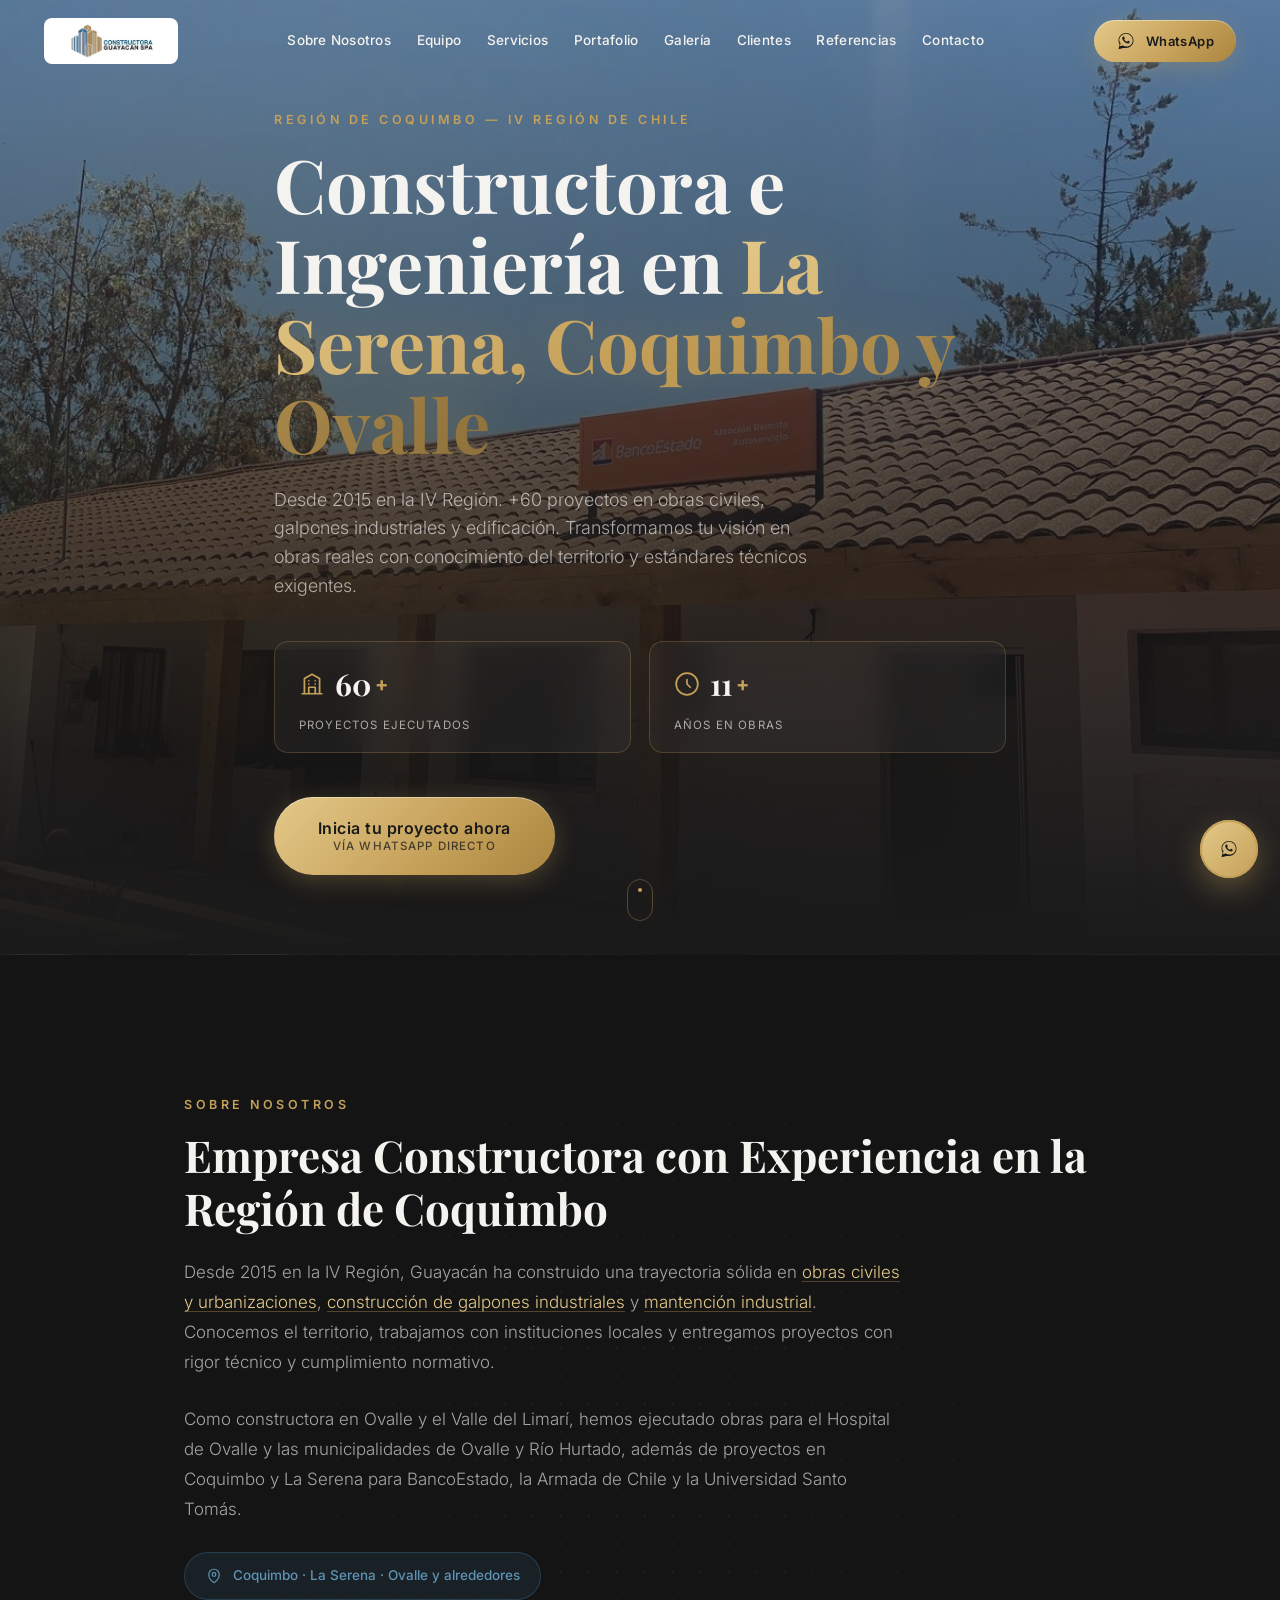
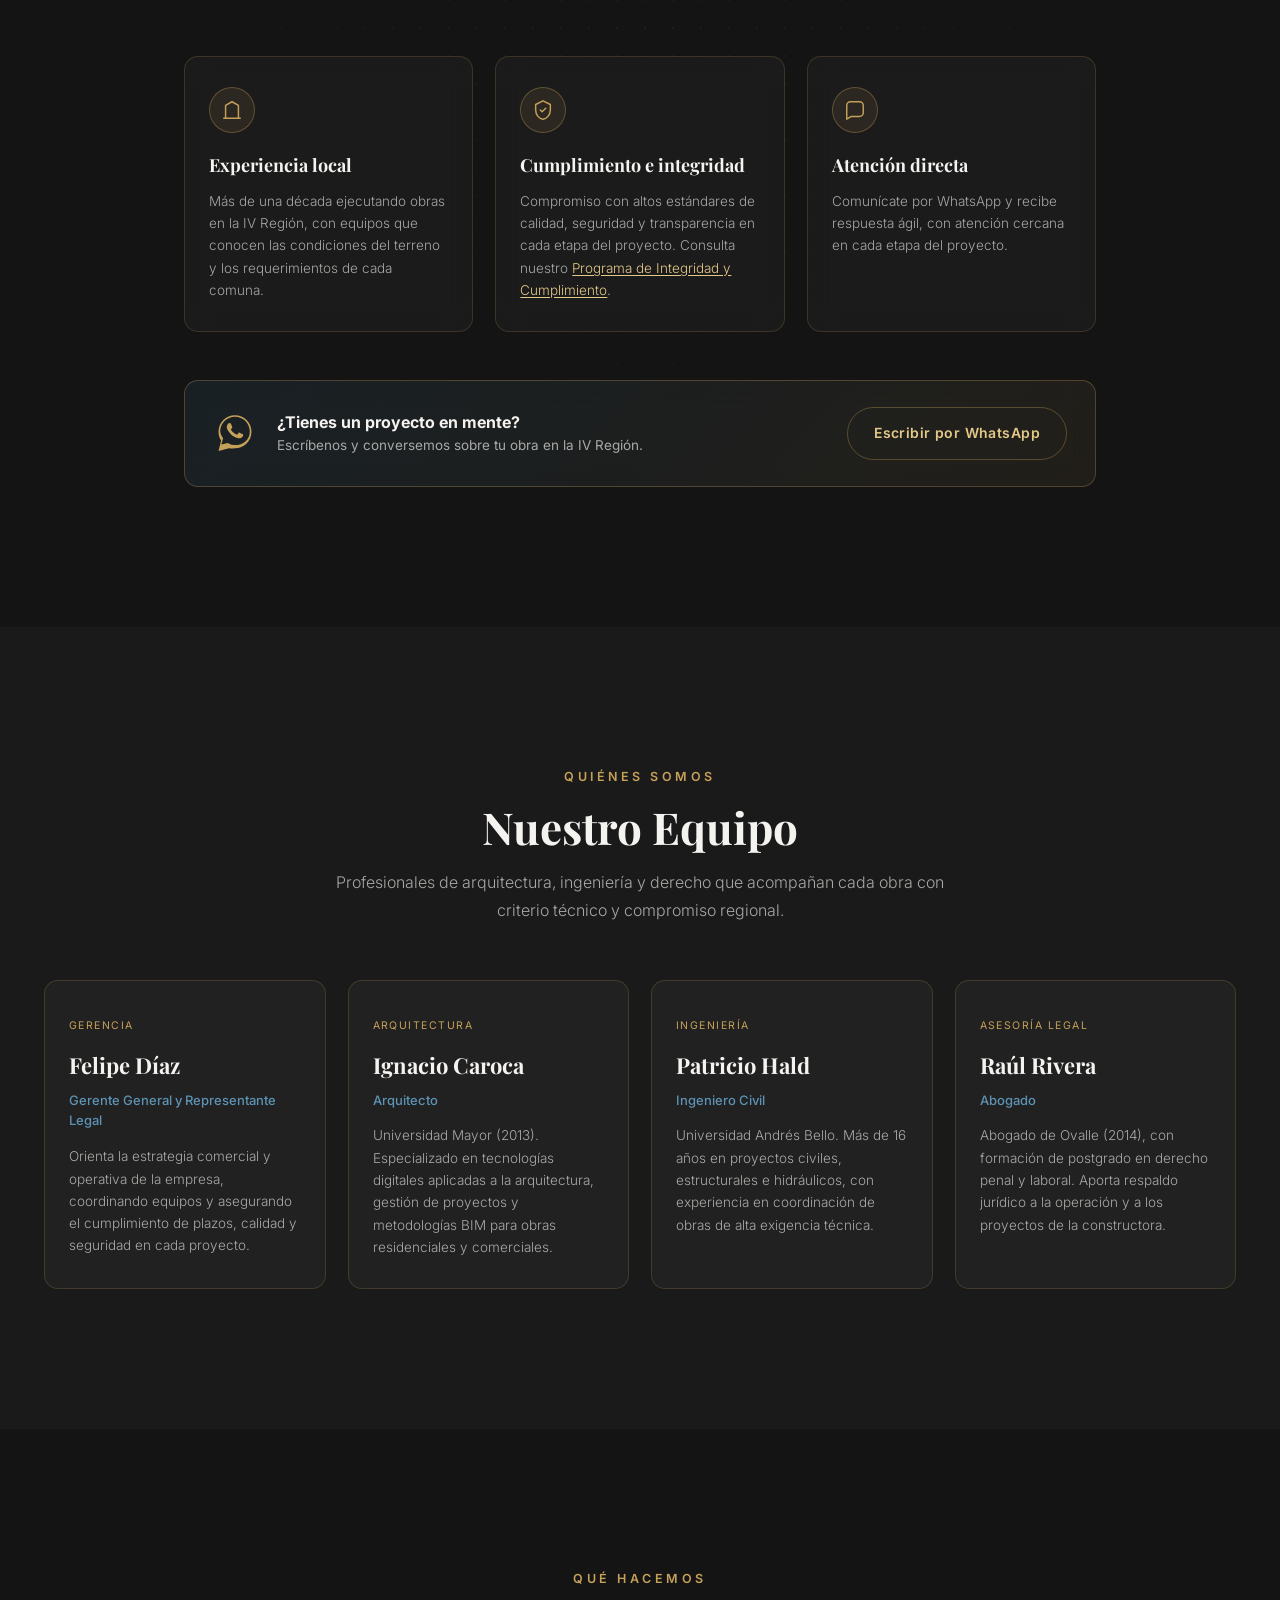
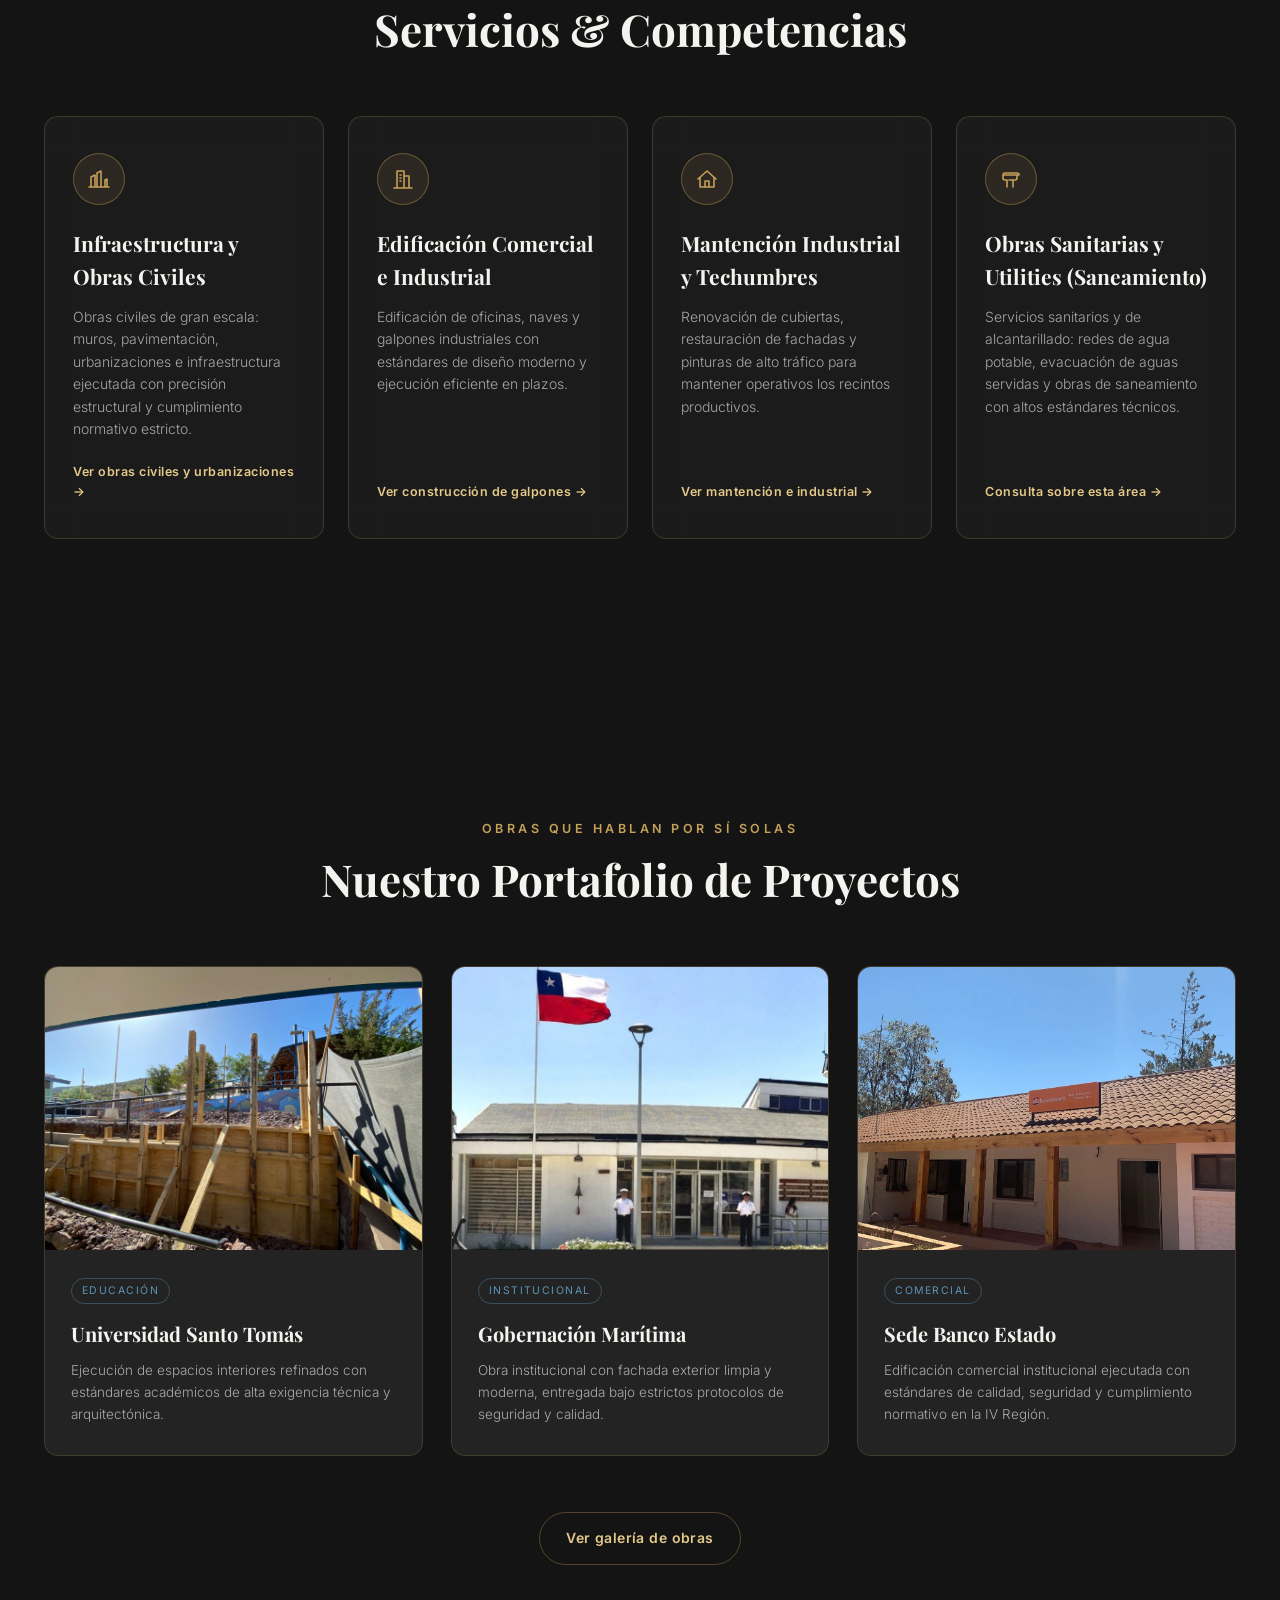
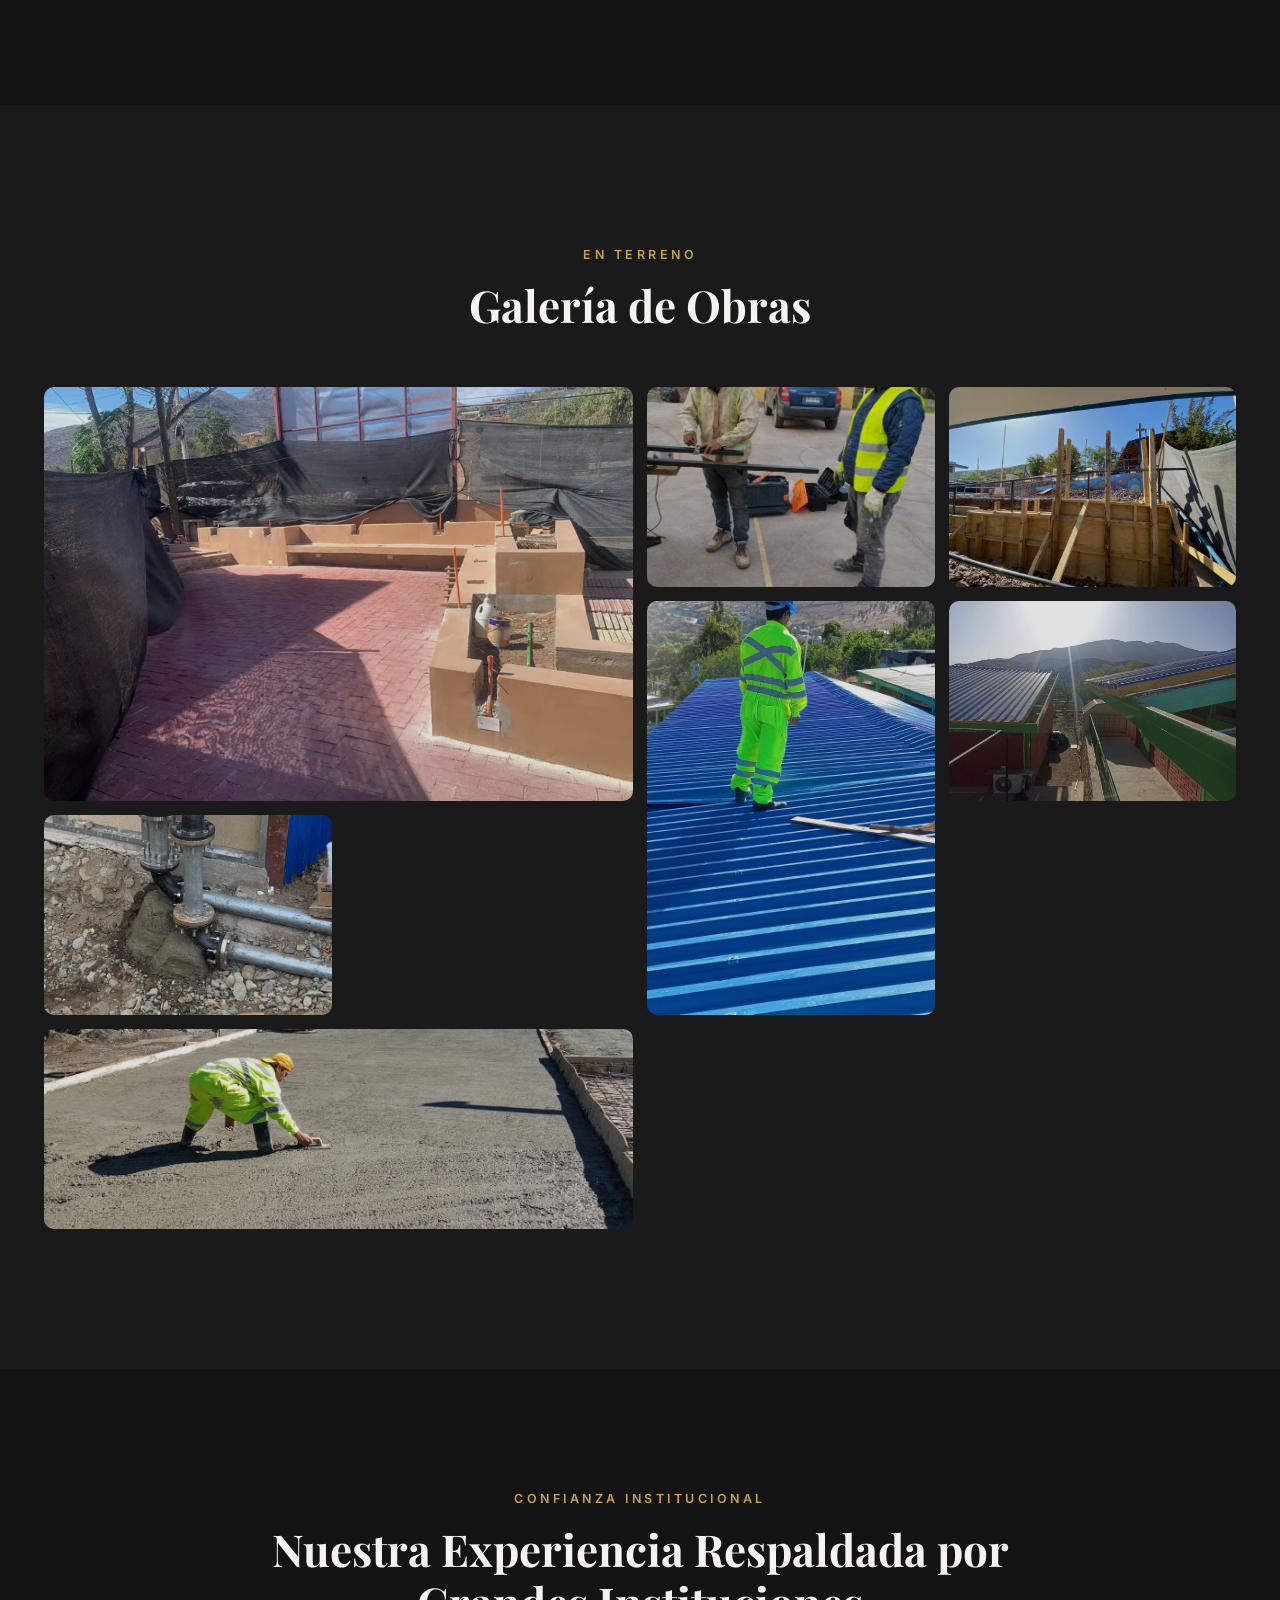
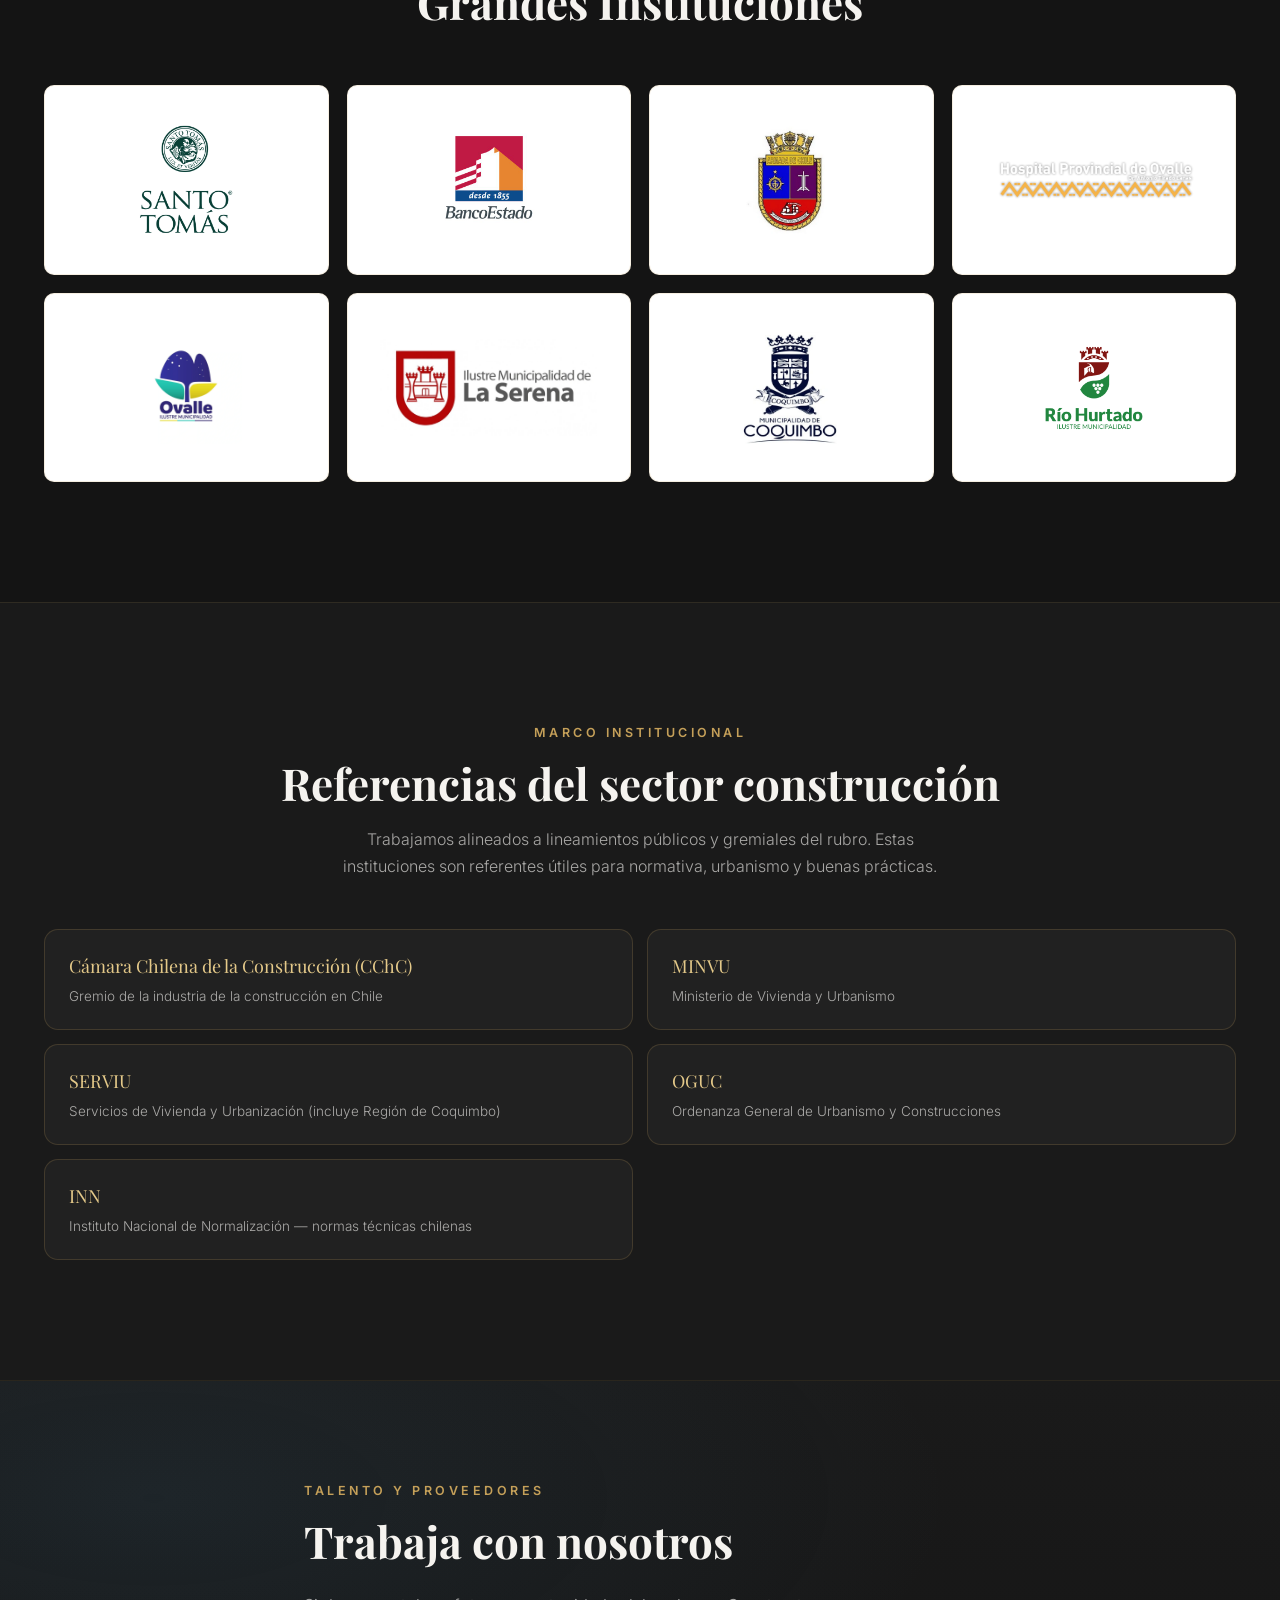
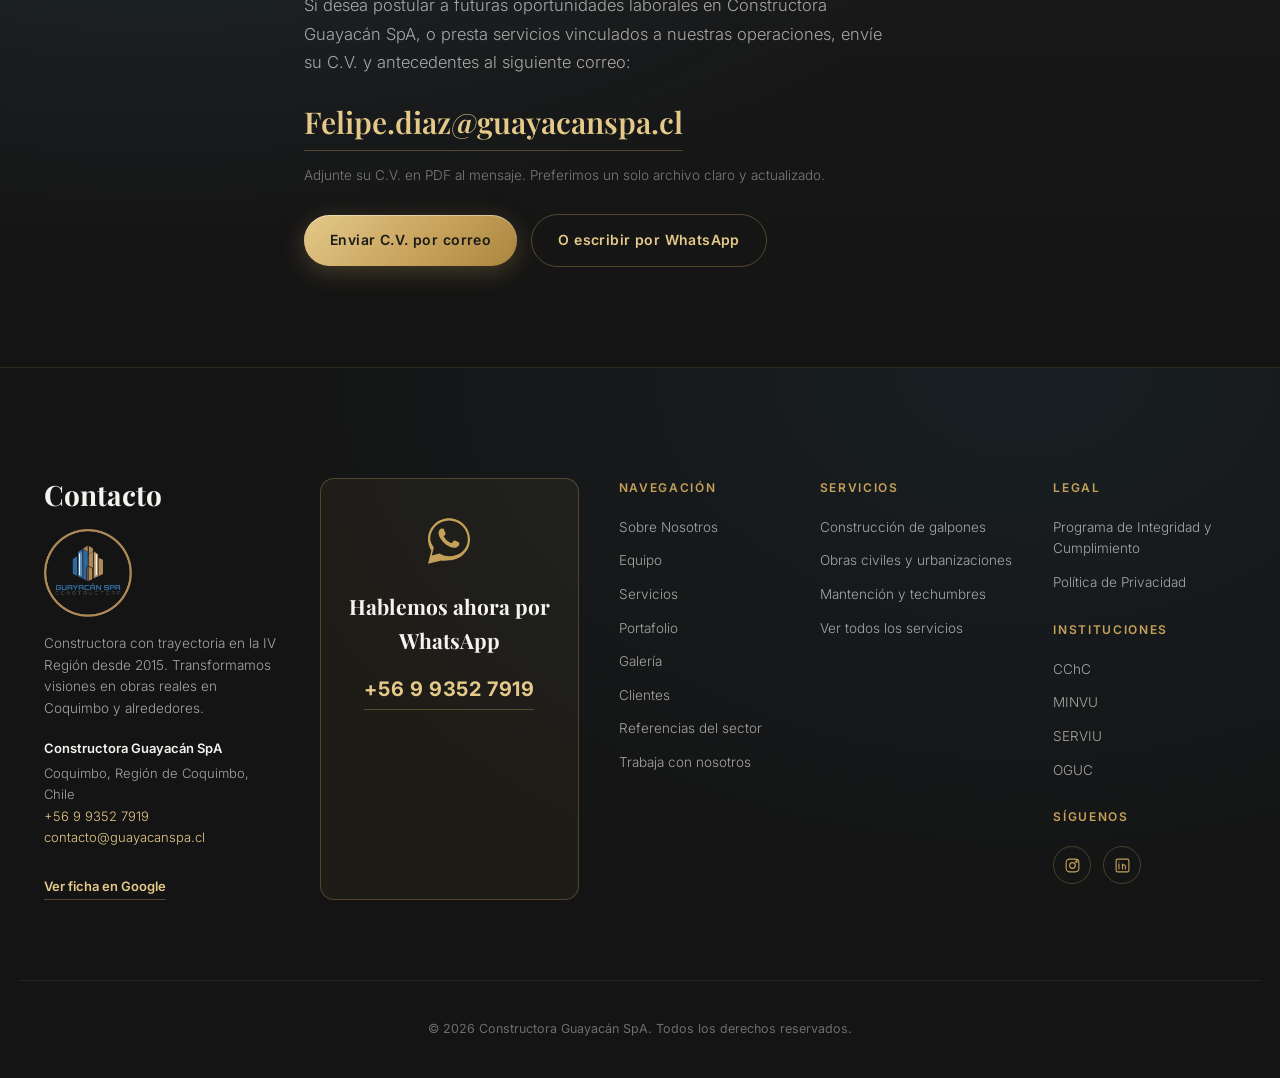
==== commit 23d598ed: "Publish integrity program page and fix remaining SEO gaps. Serve /p-de-integridad-y-cumplimiento wit" ====
--- a/index.html
+++ b/index.html
@@ -126,7 +126,7 @@
       "description": "Redes de agua potable, evacuación de aguas servidas y obras de saneamiento con altos estándares técnicos.",
       "provider": {"@id": "https://guayacanspa.cl/#organization"},
       "areaServed": {"@type": "AdministrativeArea", "name": "Región de Coquimbo"},
-      "url": "https://guayacanspa.cl/#service-sanitarias"
+      "url": "https://guayacanspa.cl/#servicios"
     },
     {
       "@type": "WebSite",
@@ -252,7 +252,7 @@
           <svg viewBox="0 0 24 24" aria-hidden="true"><path d="M9 12l2 2 4-4M12 2l8 4v6c0 5-3.5 9.5-8 10-4.5-.5-8-5-8-10V6l8-4Z"/></svg>
         </div>
         <h3>Cumplimiento e integridad</h3>
-        <p>Compromiso con altos estándares de calidad, seguridad y transparencia en cada etapa del proyecto.</p>
+        <p>Compromiso con altos estándares de calidad, seguridad y transparencia en cada etapa del proyecto. Consulta nuestro <a href="/p-de-integridad-y-cumplimiento">Programa de Integridad y Cumplimiento</a>.</p>
       </article>
       <article class="pillar-card">
         <div class="pillar-card__icon">
@@ -609,7 +609,7 @@
 
     <div class="footer__links">
       <p class="footer__heading">Legal</p>
-      <a href="#" aria-label="Ver Programa de Integridad y Cumplimiento de Guayacán SpA">Programa de Integridad y Cumplimiento</a>
+      <a href="/p-de-integridad-y-cumplimiento" aria-label="Ver Programa de Integridad y Cumplimiento de Guayacán SpA">Programa de Integridad y Cumplimiento</a>
       <a href="#" aria-label="Ver Política de Privacidad de Guayacán SpA">Política de Privacidad</a>
 
       <p class="footer__heading footer__social-title">Instituciones</p>
--- a/assets/css/style.css
+++ b/assets/css/style.css
@@ -421,6 +421,12 @@
 .pillar-card p{
   font-size: 13.5px; color: var(--white-dim); font-weight:300; margin:0; line-height:1.65;
 }
+.pillar-card a{
+  color: var(--gold-light);
+  text-decoration: underline;
+  text-underline-offset: 2px;
+}
+.pillar-card a:hover{ color: var(--gold); }
 
 .about__whatsapp-panel{
   display:flex; align-items:center; gap: 20px; flex-wrap: wrap;
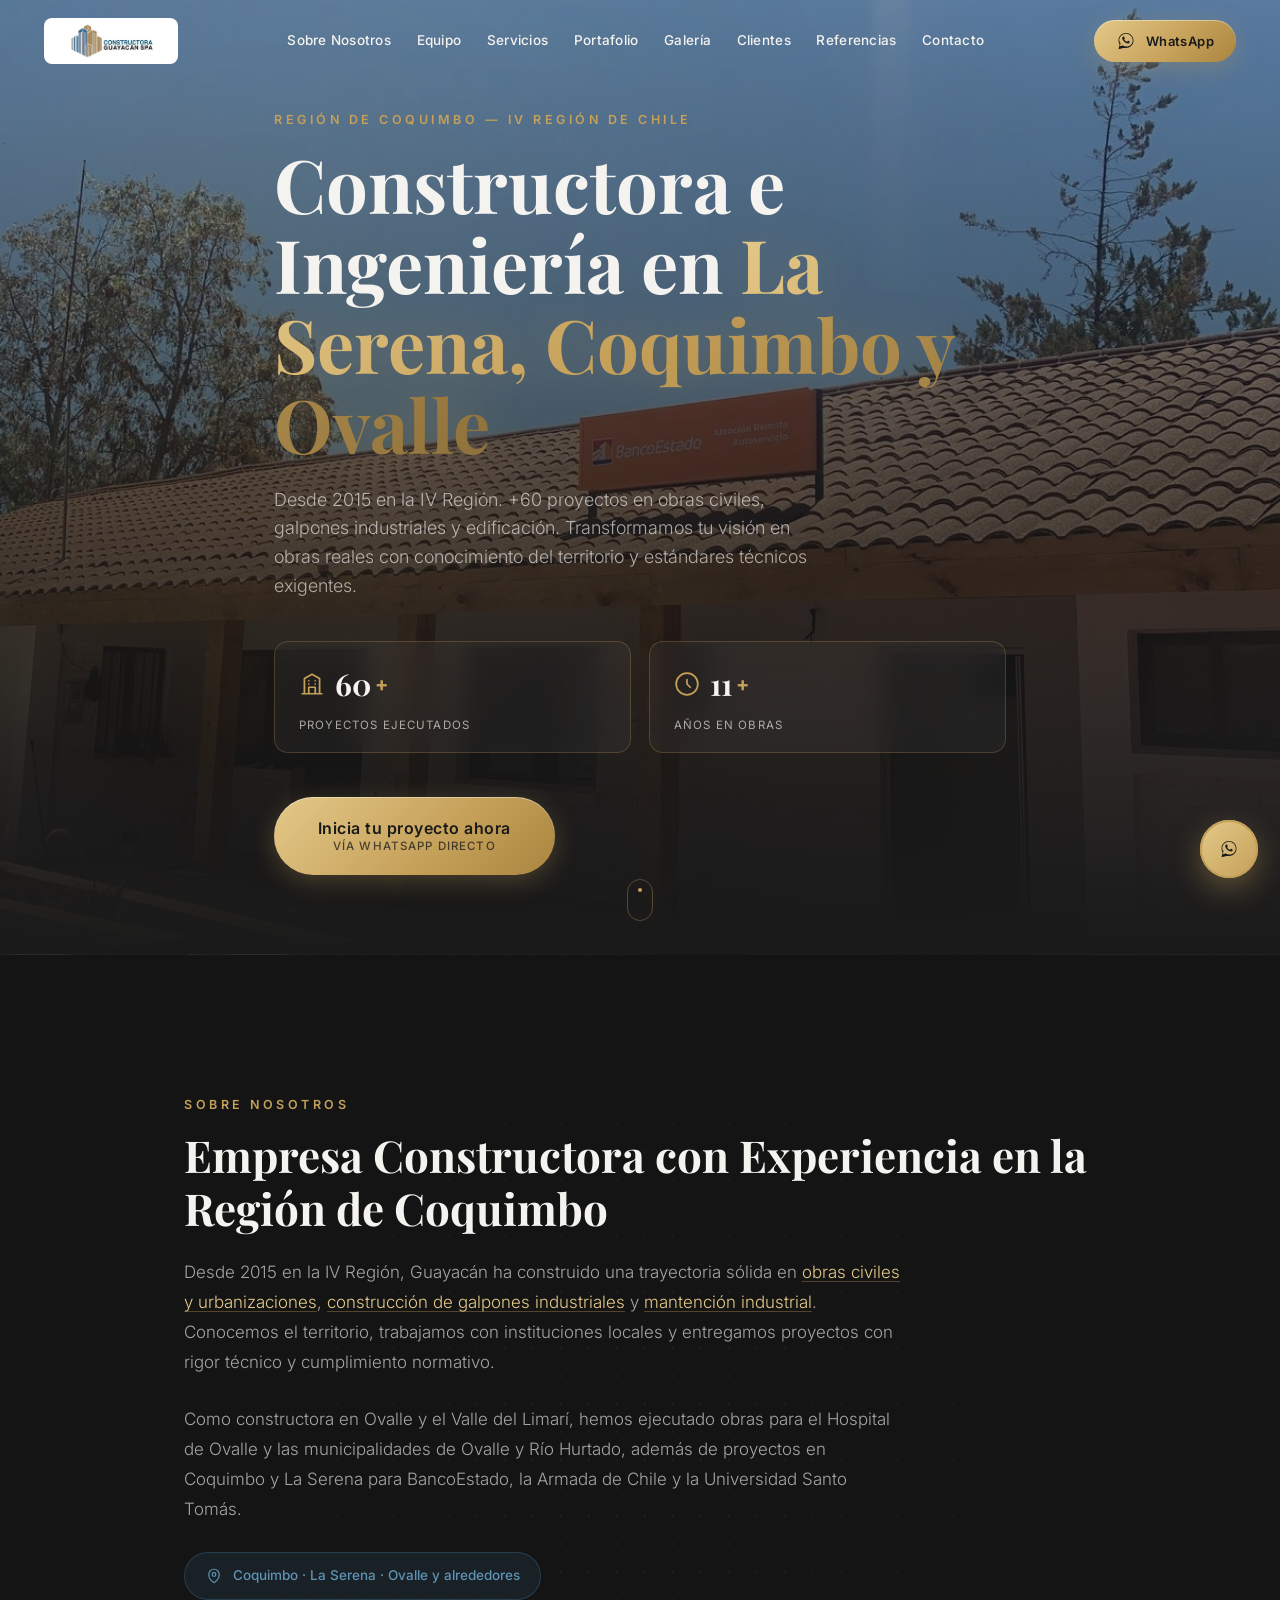
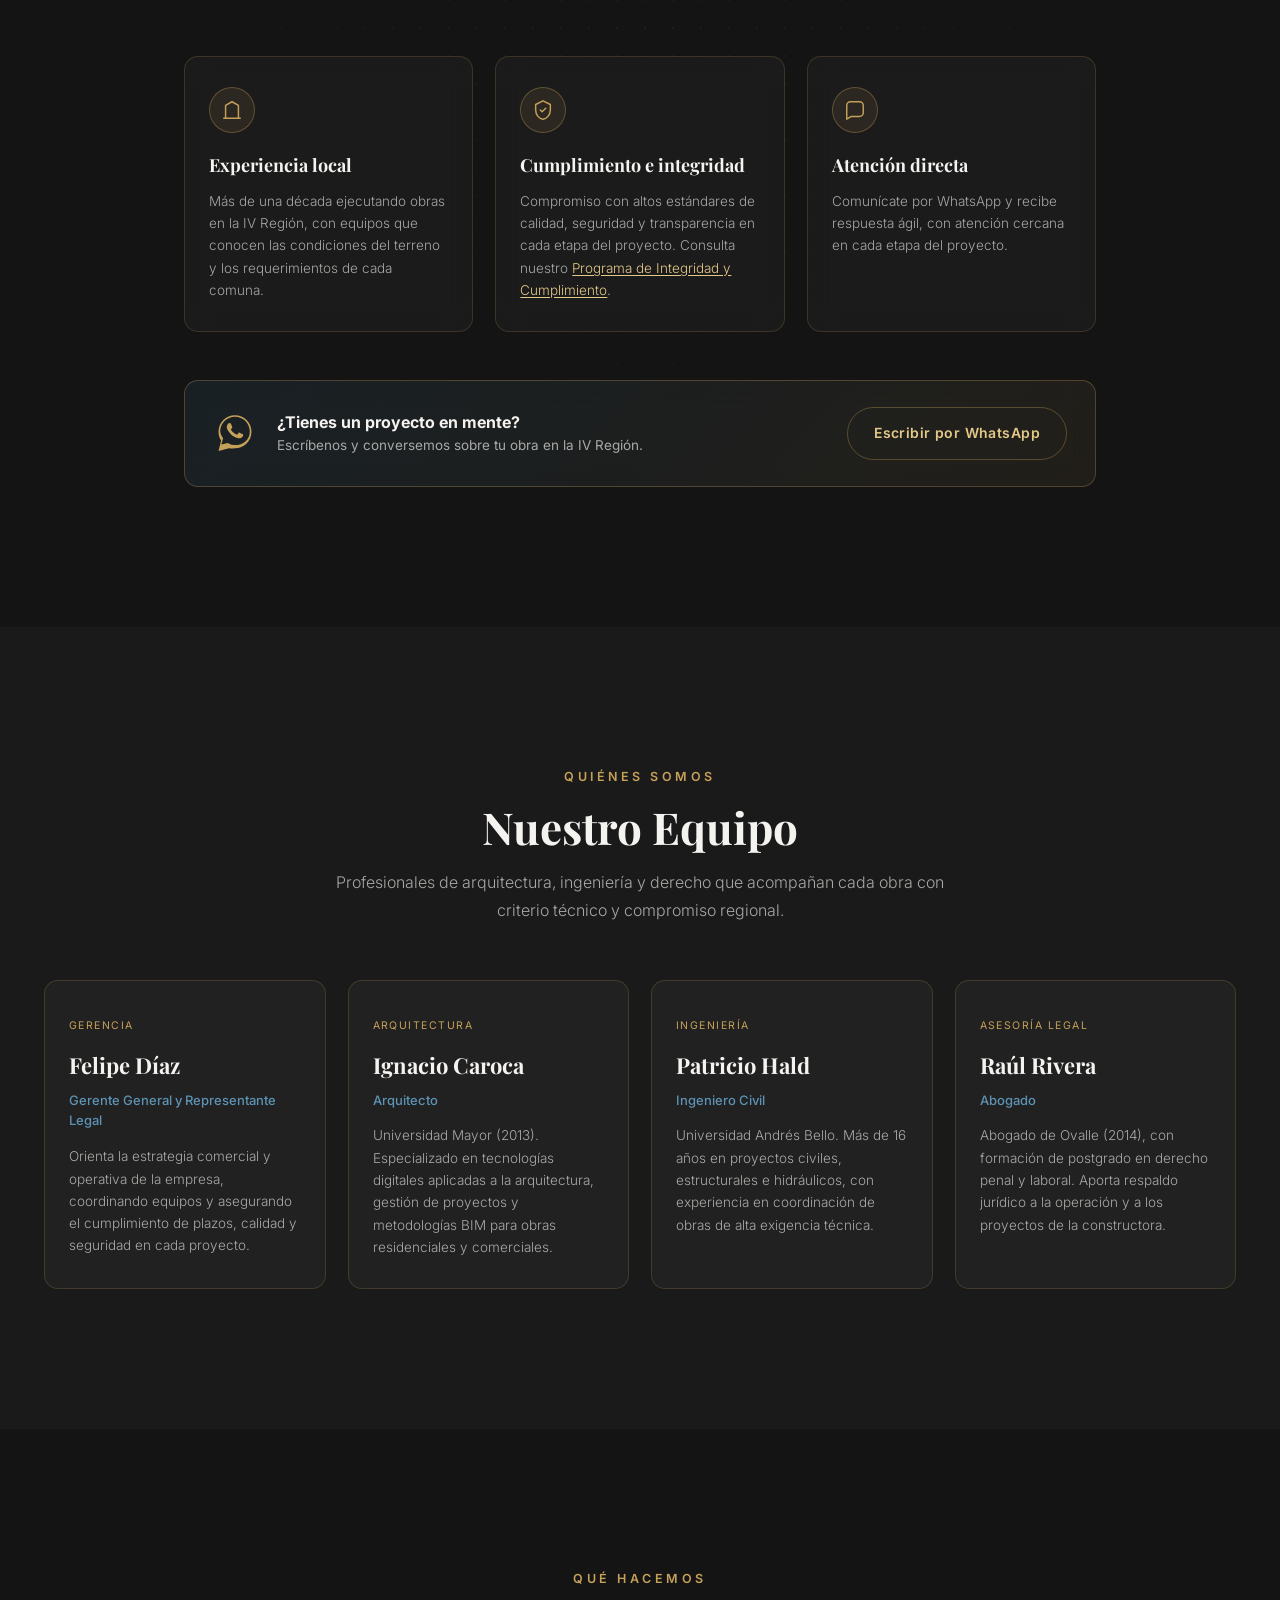
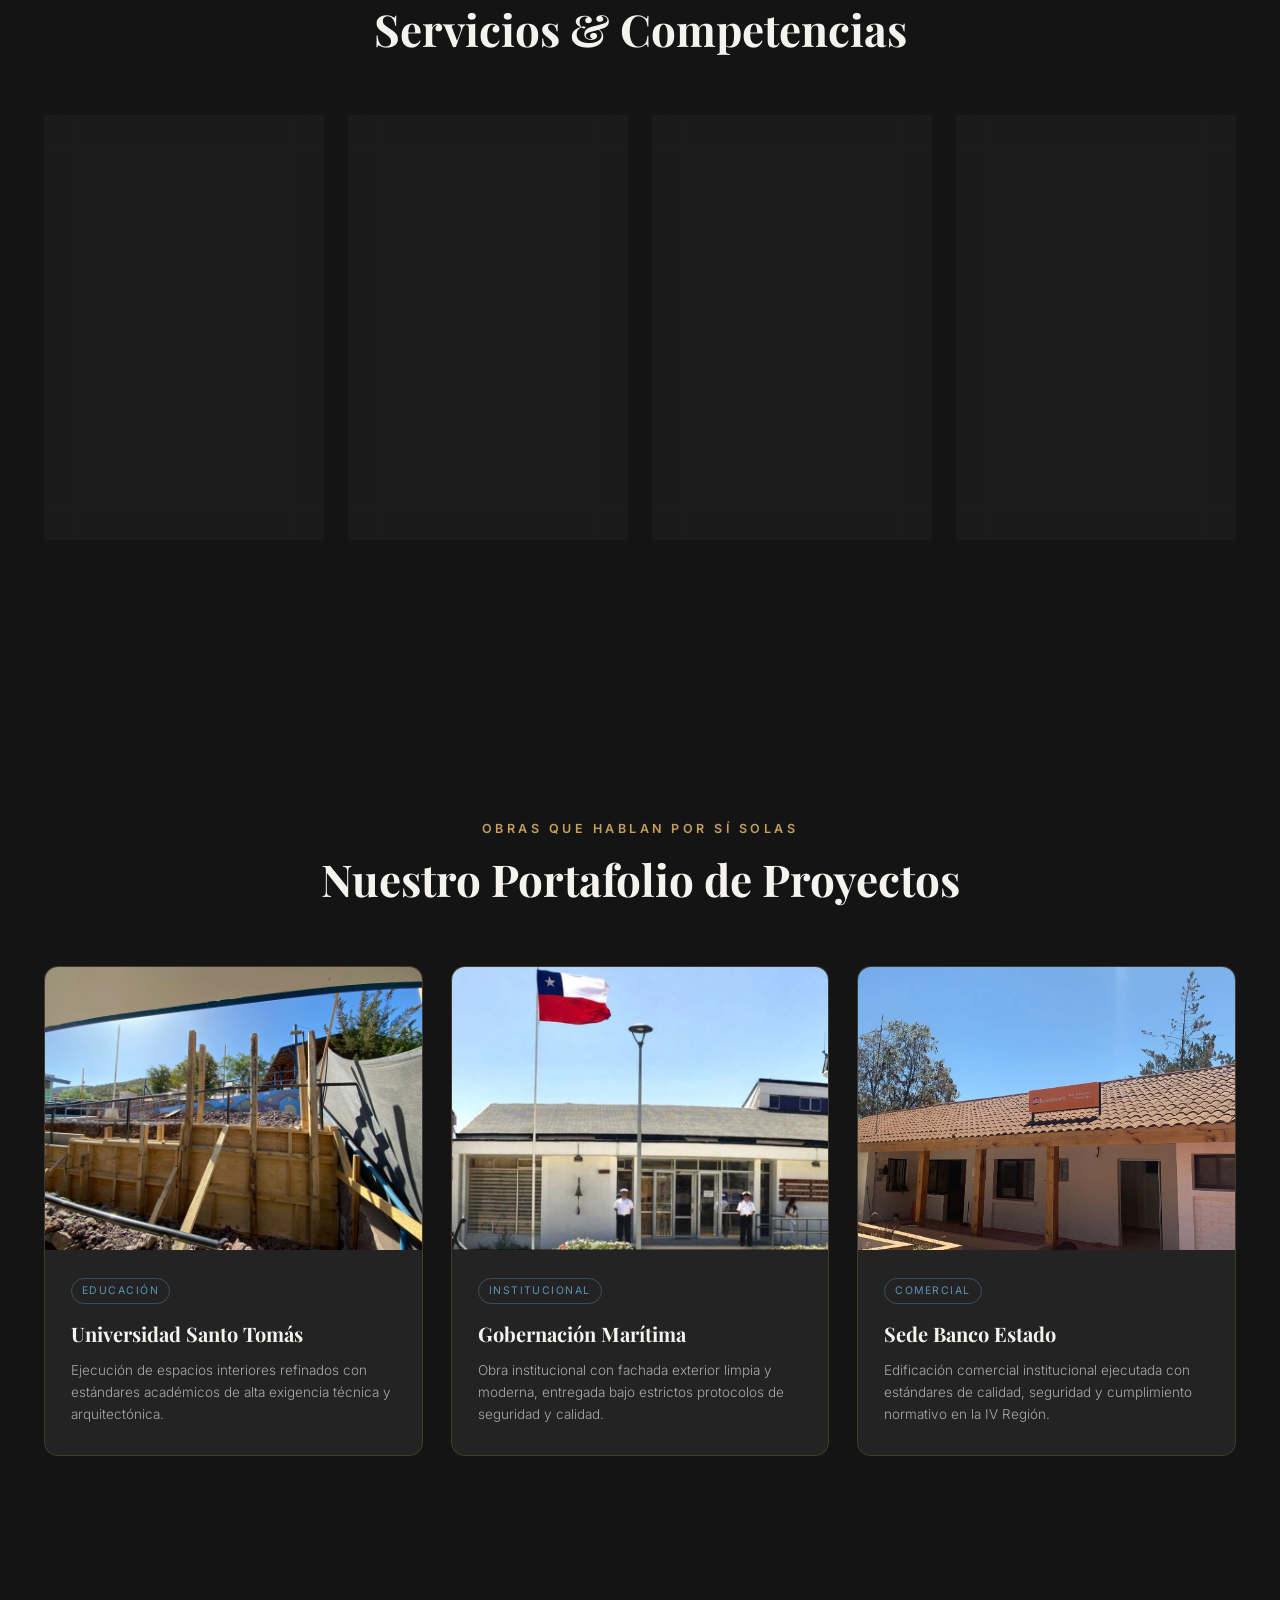
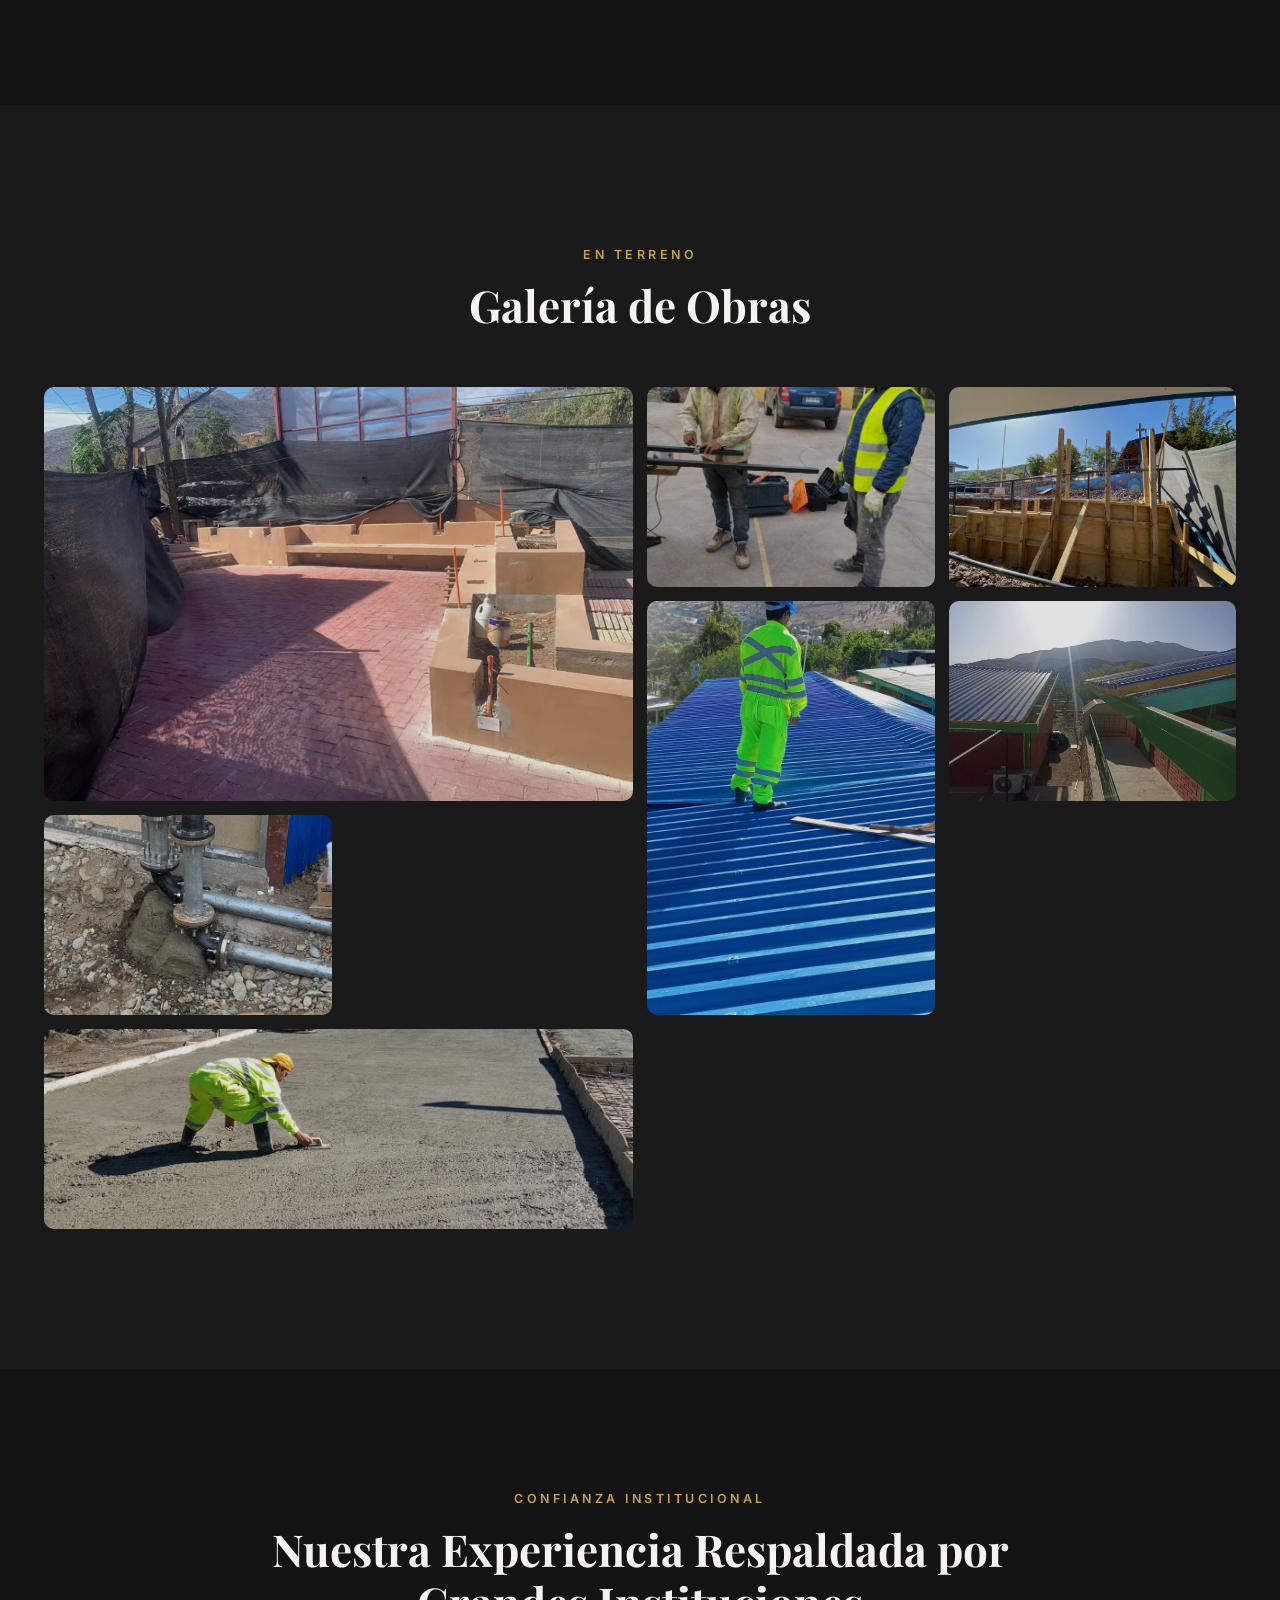
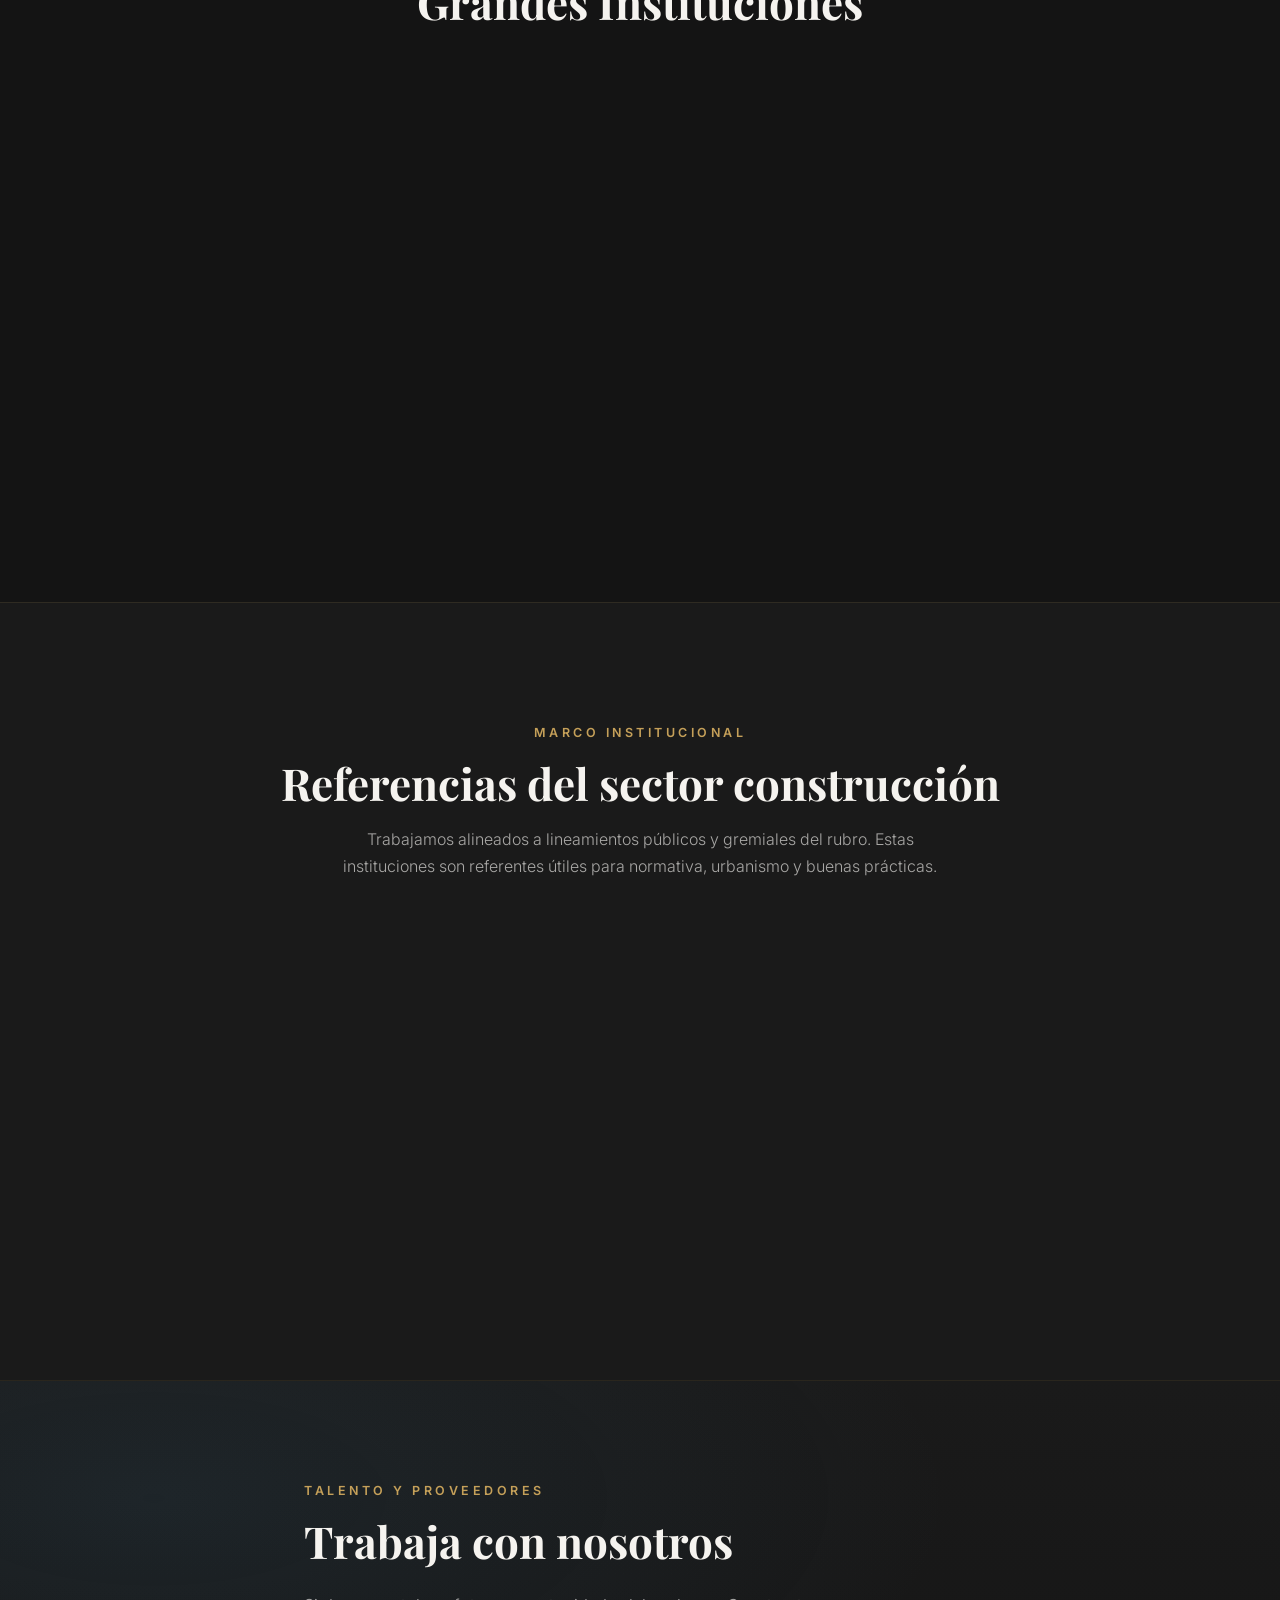
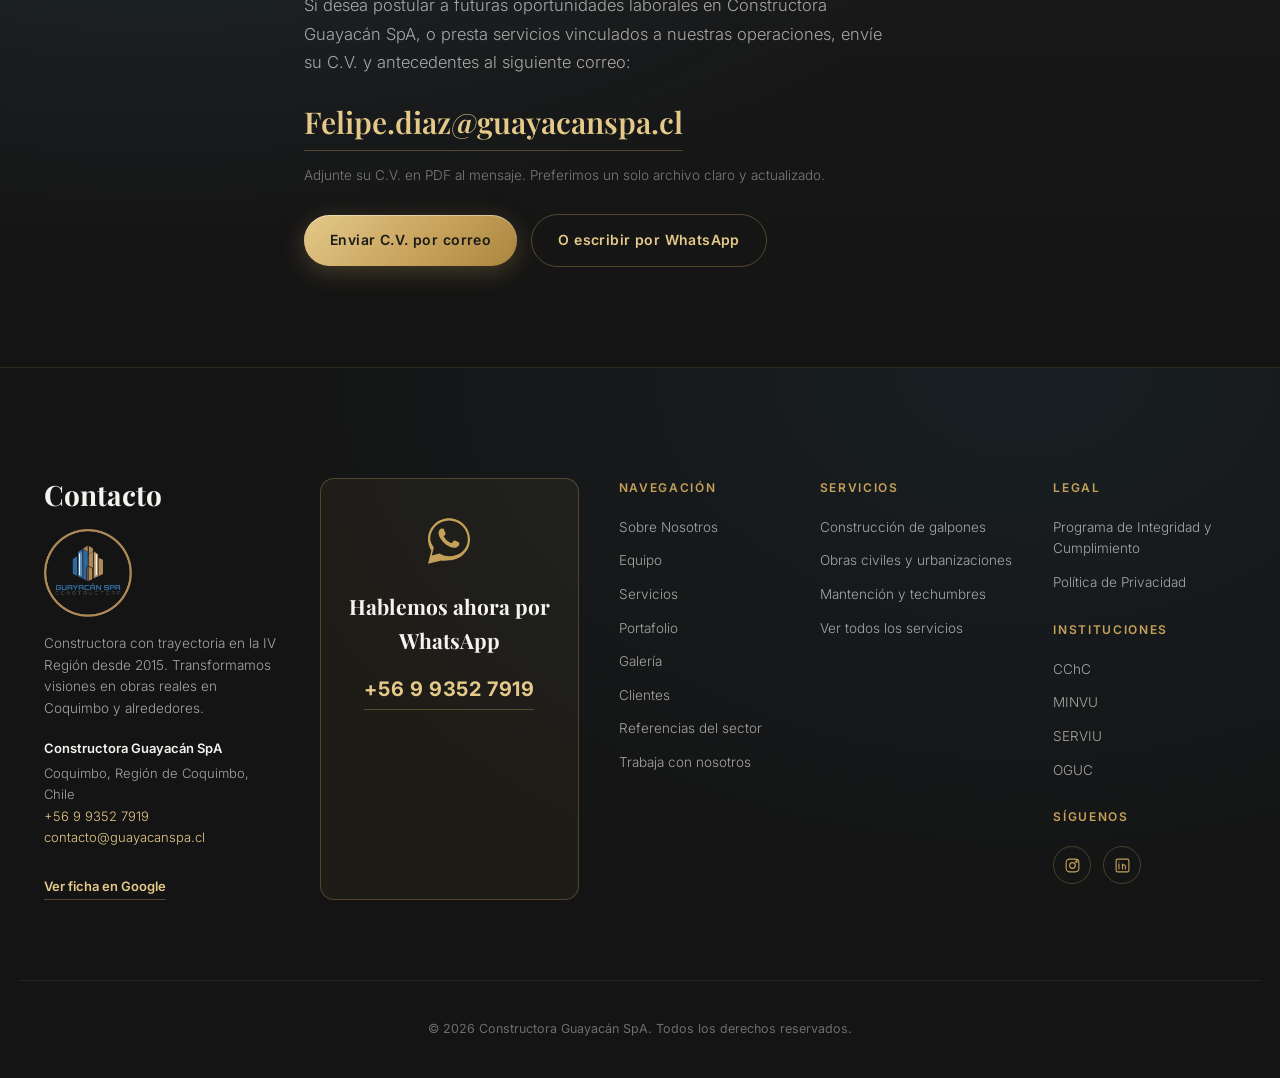
==== commit 63d11011: "Publish about and team pages so search can index them, and send contact clicks to GA4. Co-authored-b" ====
--- a/index.html
+++ b/index.html
@@ -3,8 +3,8 @@
 <head>
 <meta charset="UTF-8">
 <meta name="viewport" content="width=device-width, initial-scale=1.0">
-<title>Constructora en Ovalle, Coquimbo y La Serena | Guayacán SpA</title>
-<meta name="description" content="Empresa líder en obras civiles, galpones industriales y edificación en la IV Región. Más de 10 años de experiencia. Cotiza tu proyecto hoy por WhatsApp.">
+<title>Constructora en Coquimbo | Obras civiles y galpones</title>
+<meta name="description" content="Constructora en Coquimbo, La Serena y Ovalle. Obras civiles, galpones industriales y edificación. Más de 60 proyectos desde 2015. Cotiza por WhatsApp.">
 <meta name="robots" content="index, follow, max-image-preview:large">
 <meta name="theme-color" content="#1A1A1A">
 <link rel="canonical" href="https://guayacanspa.cl/">
@@ -13,15 +13,24 @@
 <meta property="og:locale" content="es_CL">
 <meta property="og:site_name" content="Constructora Guayacán SpA">
 <meta property="og:url" content="https://guayacanspa.cl/">
-<meta property="og:title" content="Constructora en Ovalle, Coquimbo y La Serena | Guayacán SpA">
-<meta property="og:description" content="Empresa líder en obras civiles, galpones industriales y edificación en la IV Región. Más de 10 años de experiencia. Cotiza tu proyecto hoy por WhatsApp.">
+<meta property="og:title" content="Constructora en Coquimbo | Obras civiles y galpones">
+<meta property="og:description" content="Constructora en Coquimbo, La Serena y Ovalle. Obras civiles, galpones industriales y edificación. Más de 60 proyectos desde 2015. Cotiza por WhatsApp.">
 <meta property="og:image" content="https://guayacanspa.cl/assets/img/sede-banco-estado.webp">
 <meta property="og:image:alt" content="Obra de Constructora Guayacán SpA en la Región de Coquimbo">
 
 <meta name="twitter:card" content="summary_large_image">
-<meta name="twitter:title" content="Constructora en Ovalle, Coquimbo y La Serena | Guayacán SpA">
-<meta name="twitter:description" content="Empresa líder en obras civiles, galpones industriales y edificación en la IV Región. Más de 10 años. Cotiza hoy por WhatsApp.">
+<meta name="twitter:title" content="Constructora en Coquimbo | Obras civiles y galpones">
+<meta name="twitter:description" content="Constructora en Coquimbo, La Serena y Ovalle. Obras civiles, galpones y edificación. Más de 60 proyectos desde 2015.">
 <meta name="twitter:image" content="https://guayacanspa.cl/assets/img/sede-banco-estado.webp">
+
+<!-- Google tag (gtag.js) -->
+<script async src="https://www.googletagmanager.com/gtag/js?id=G-8N23LMXC3B"></script>
+<script>
+  window.dataLayer = window.dataLayer || [];
+  function gtag(){dataLayer.push(arguments);}
+  gtag('js', new Date());
+  gtag('config', 'G-8N23LMXC3B');
+</script>
 
 <link rel="apple-touch-icon" href="assets/img/logo-s.webp">
 
@@ -38,14 +47,15 @@
   "@context": "https://schema.org",
   "@graph": [
     {
-      "@type": "ConstructionBusiness",
+      "@type": ["LocalBusiness", "Organization", "ConstructionBusiness"],
       "@id": "https://guayacanspa.cl/#organization",
       "name": "Constructora Guayacán SpA",
       "legalName": "Constructora Guayacán SpA",
       "url": "https://guayacanspa.cl/",
       "logo": "https://guayacanspa.cl/assets/img/logo-guayacan.webp",
       "image": "https://guayacanspa.cl/assets/img/proyecto-gobernacion-maritima-coquimbo.webp",
-      "description": "Empresa constructora en Ovalle, Coquimbo y La Serena especializada en obras civiles, construcción de galpones industriales, edificación comercial y obras sanitarias en la IV Región de Chile.",
+      "description": "Constructora en Coquimbo, La Serena y Ovalle. Obras civiles, galpones industriales, edificación comercial y obras sanitarias en la IV Región de Chile.",
+      "email": "contacto@guayacanspa.cl",
       "foundingDate": "2015",
       "priceRange": "$$$$",
       "telephone": "+56993527919",
@@ -155,8 +165,8 @@
     </a>
 
     <nav class="nav__links" id="navLinks" aria-label="Navegación principal">
-      <a href="#nosotros">Sobre Nosotros</a>
-      <a href="#equipo">Equipo</a>
+      <a href="/sobre-nosotros">Sobre Nosotros</a>
+      <a href="/nuestro-equipo">Equipo</a>
       <a href="#servicios">Servicios</a>
       <a href="#portafolio">Portafolio</a>
       <a href="#galeria">Galería</a>
@@ -495,6 +505,12 @@
       Estas instituciones son referentes útiles para normativa, urbanismo y buenas prácticas.
     </p>
     <ul class="resources__list" data-reveal>
+      <li>
+        <a href="/p-de-integridad-y-cumplimiento" class="resources__link">
+          <span class="resources__name">Programa de Integridad y Cumplimiento</span>
+          <span class="resources__desc">Marco ético, legal y canal de denuncias de Constructora Guayacán SpA</span>
+        </a>
+      </li>
       <li>
         <a href="https://cchc.cl/" target="_blank" rel="noopener noreferrer" class="resources__link">
           <span class="resources__name">Cámara Chilena de la Construcción (CChC)</span>
@@ -589,8 +605,8 @@
 
     <nav class="footer__links" aria-label="Navegación del sitio">
       <p class="footer__heading">Navegación</p>
-      <a href="#nosotros">Sobre Nosotros</a>
-      <a href="#equipo">Equipo</a>
+      <a href="/sobre-nosotros">Sobre Nosotros</a>
+      <a href="/nuestro-equipo">Equipo</a>
       <a href="#servicios">Servicios</a>
       <a href="#portafolio">Portafolio</a>
       <a href="#galeria">Galería</a>
--- a/assets/css/style.css
+++ b/assets/css/style.css
@@ -477,6 +477,7 @@
   color: var(--gold);
   margin-bottom: 14px;
 }
+.team-card h2,
 .team-card h3{
   font-family: var(--font-display);
   font-size: 22px;
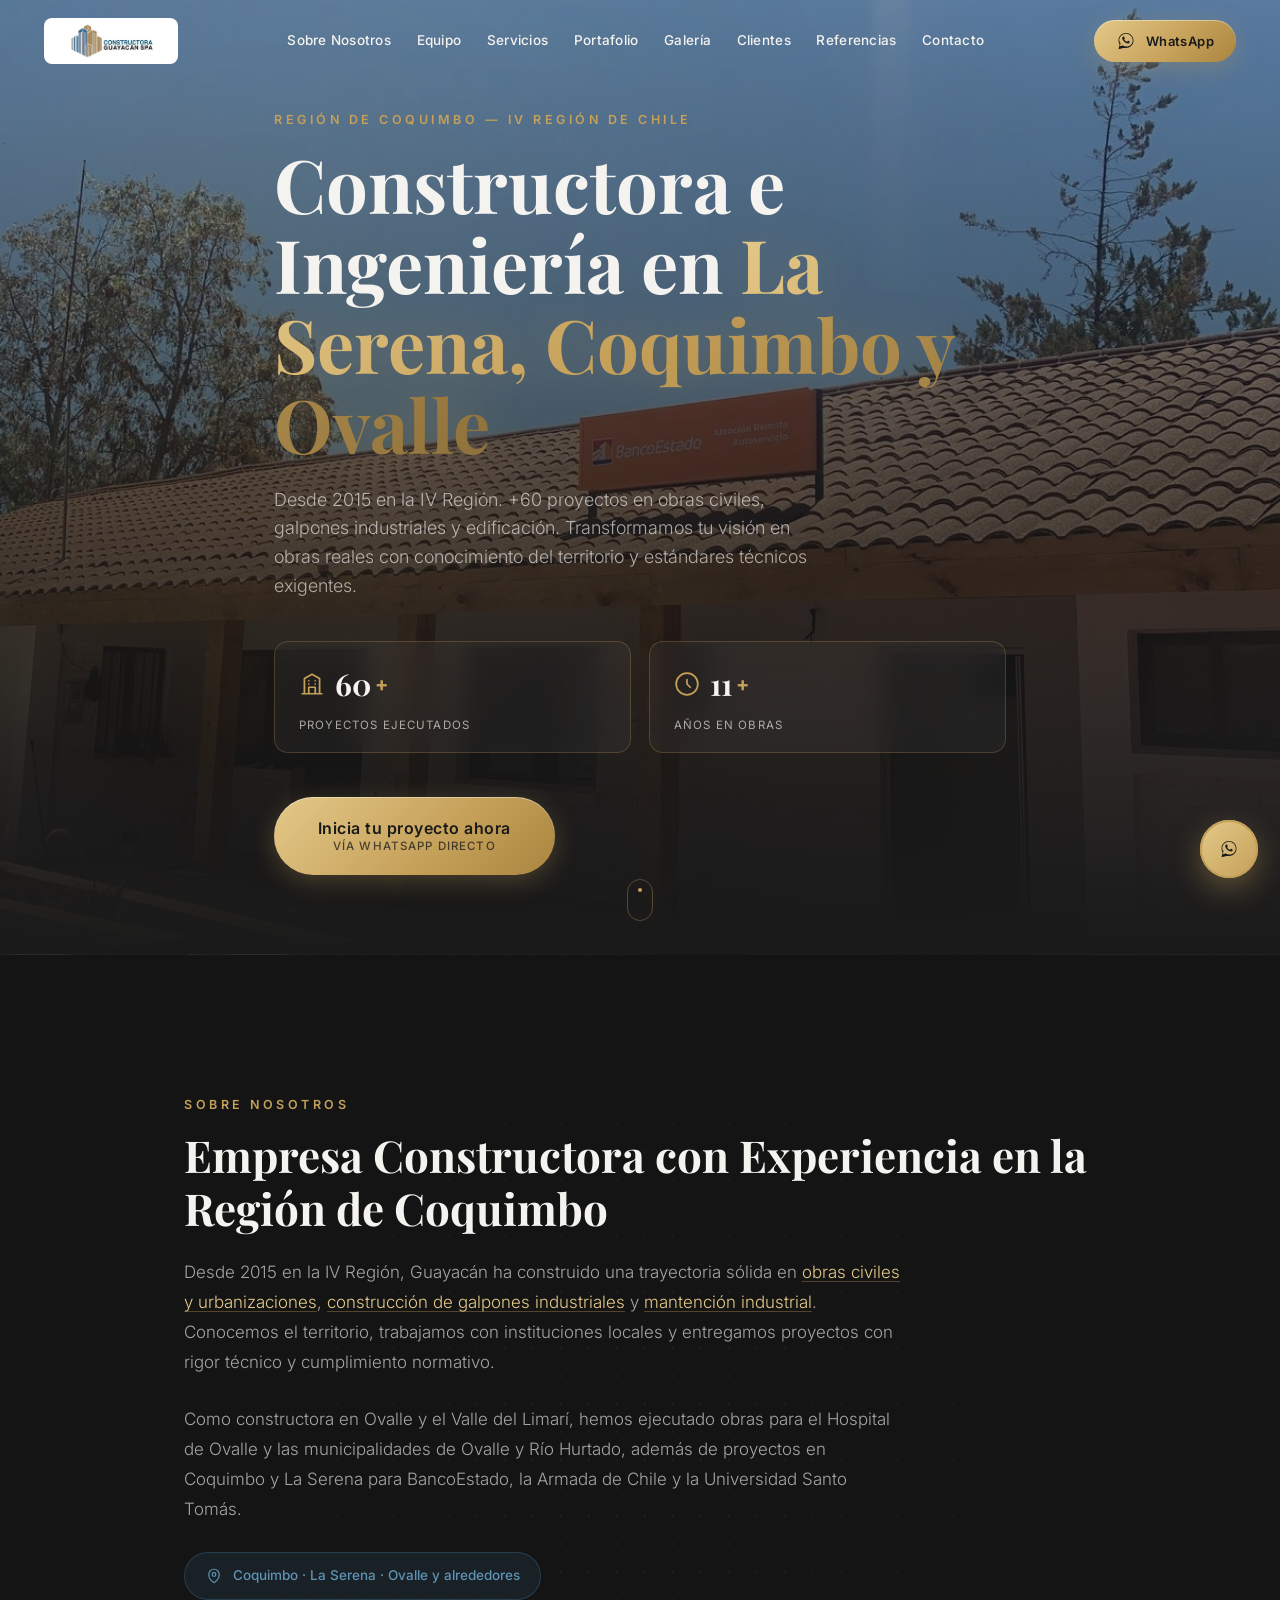
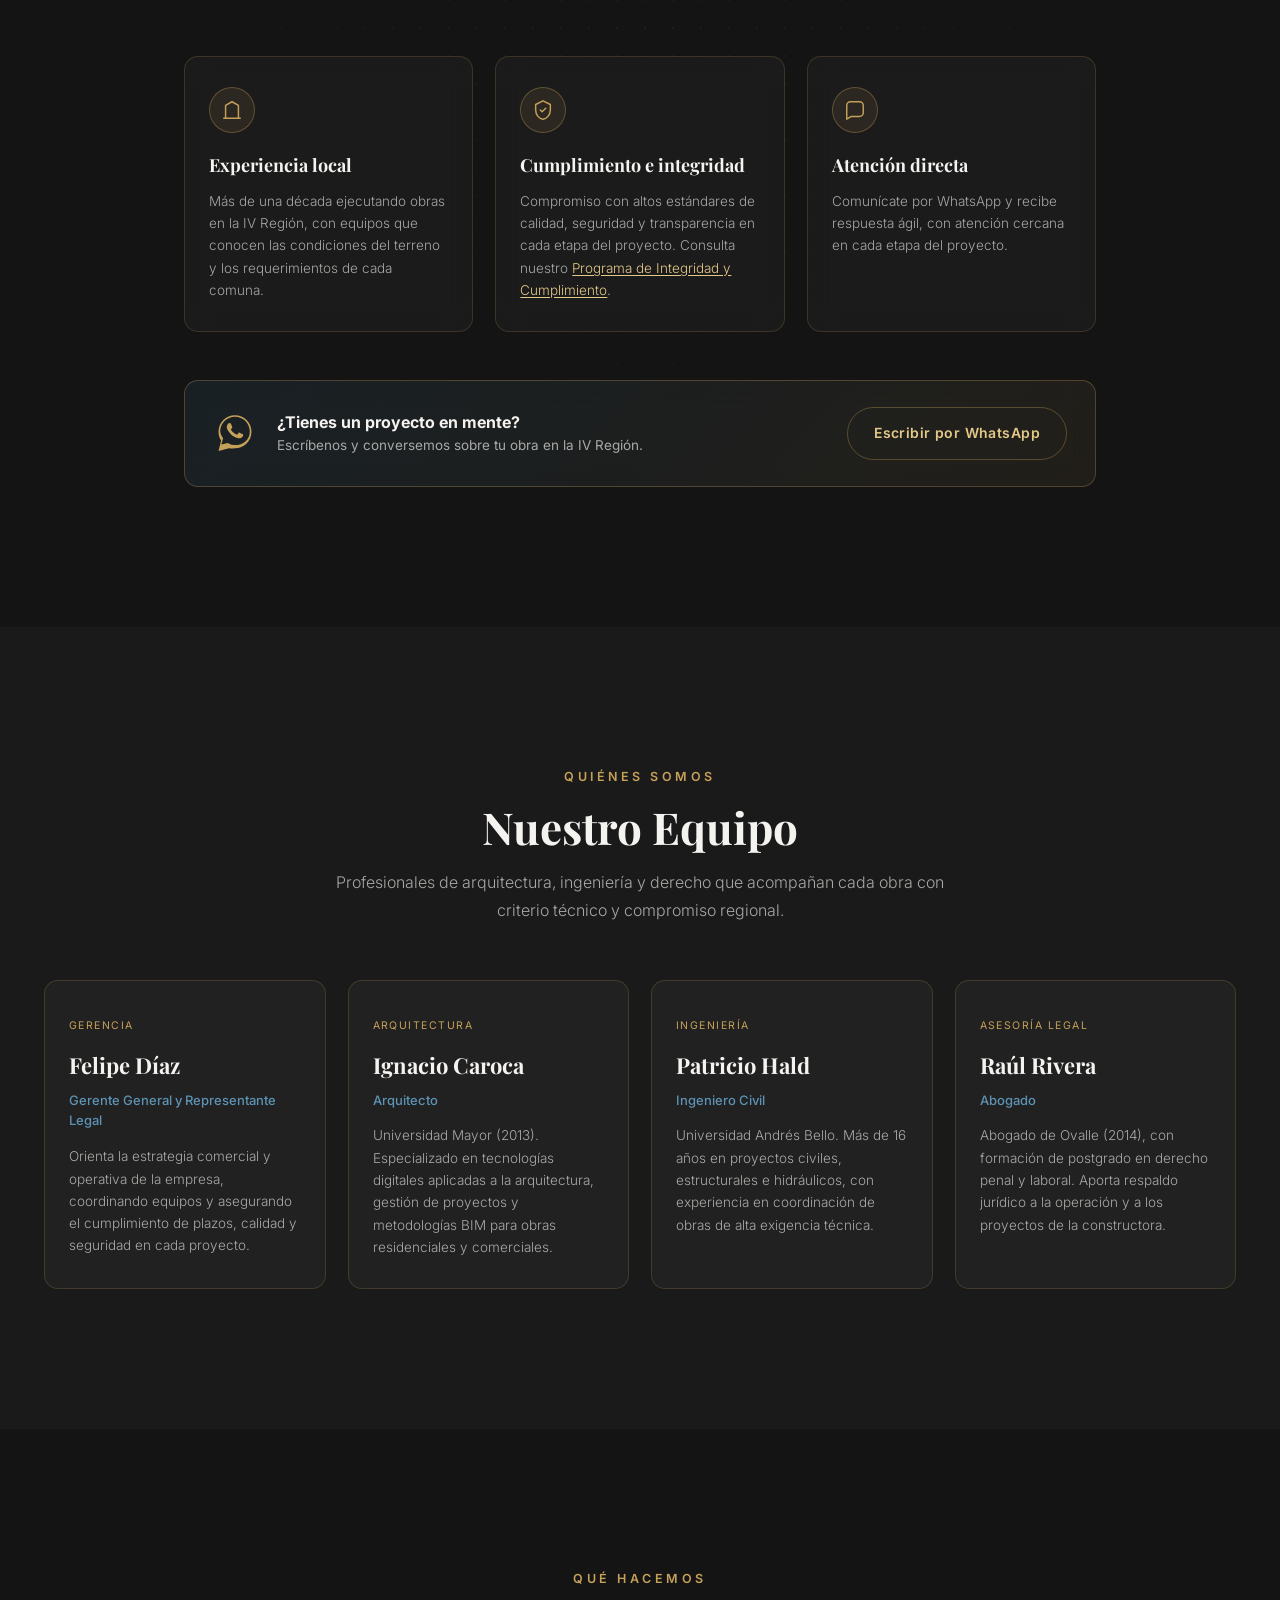
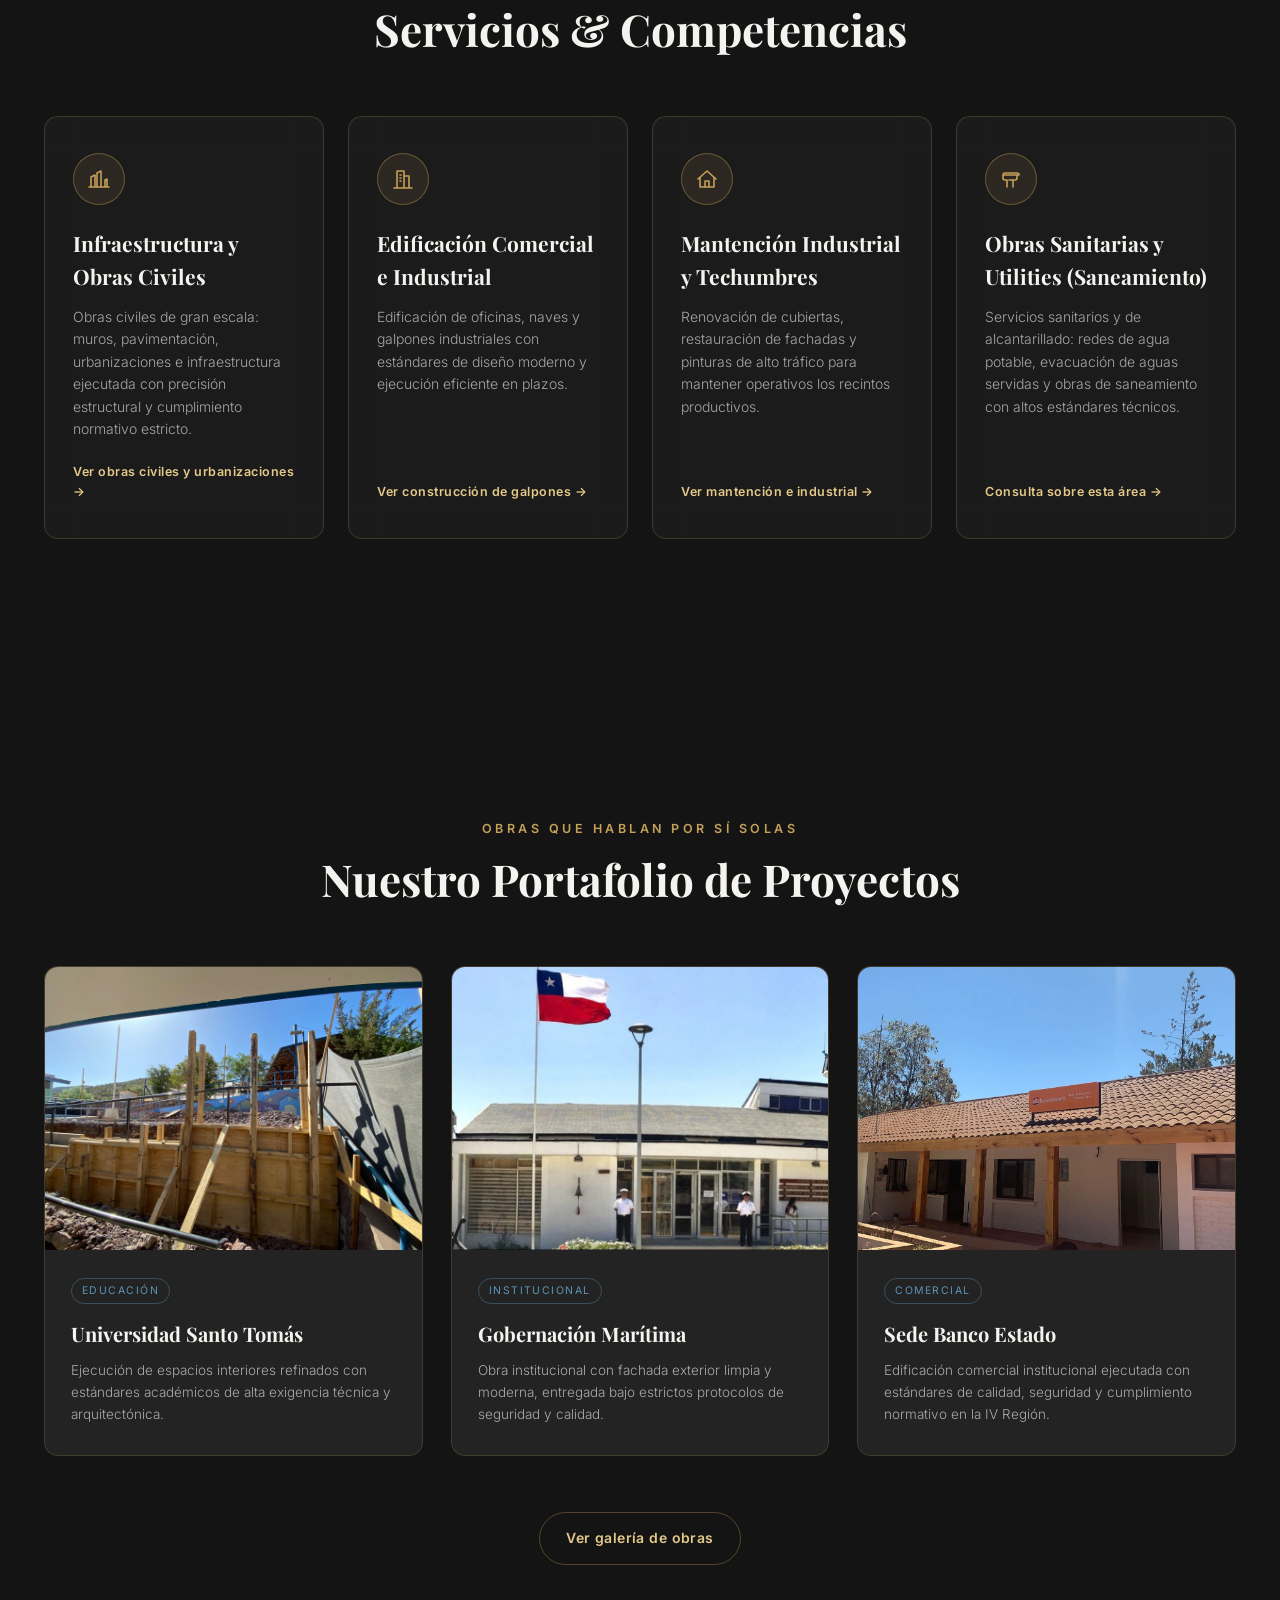
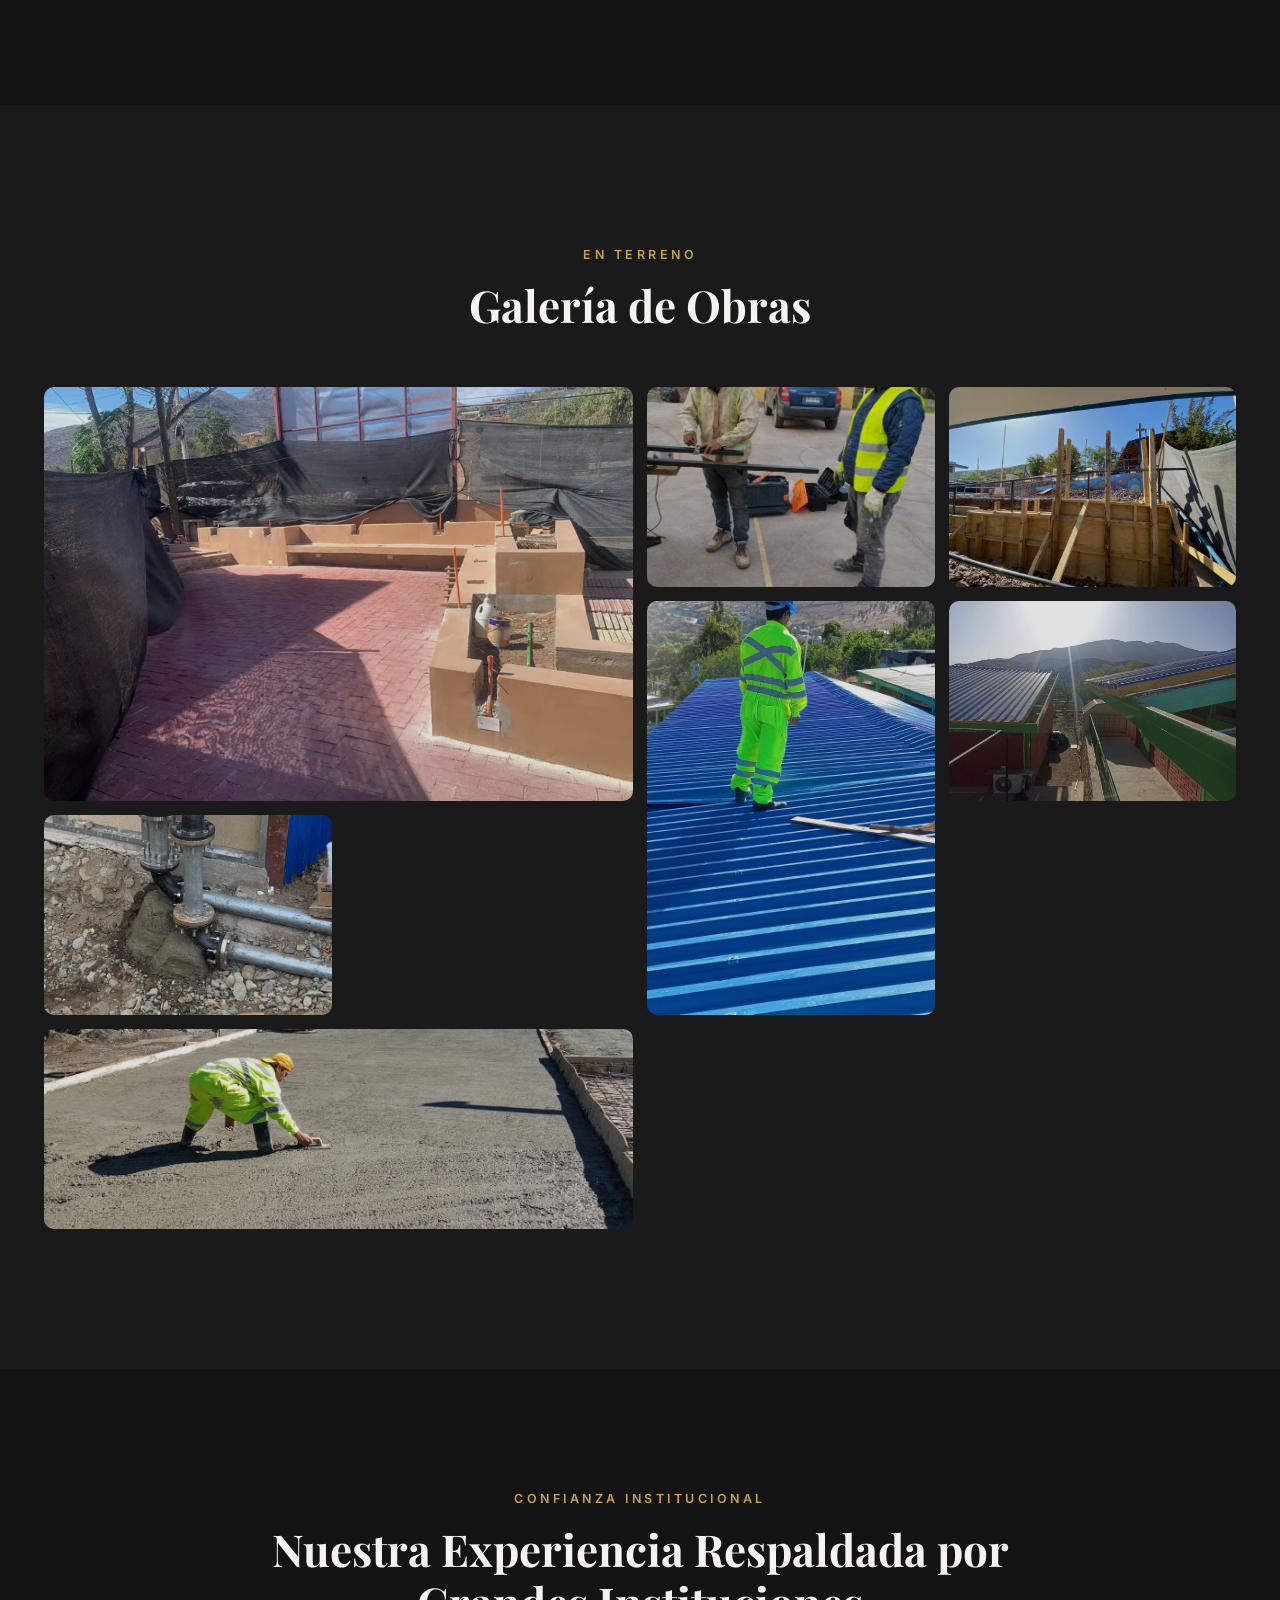
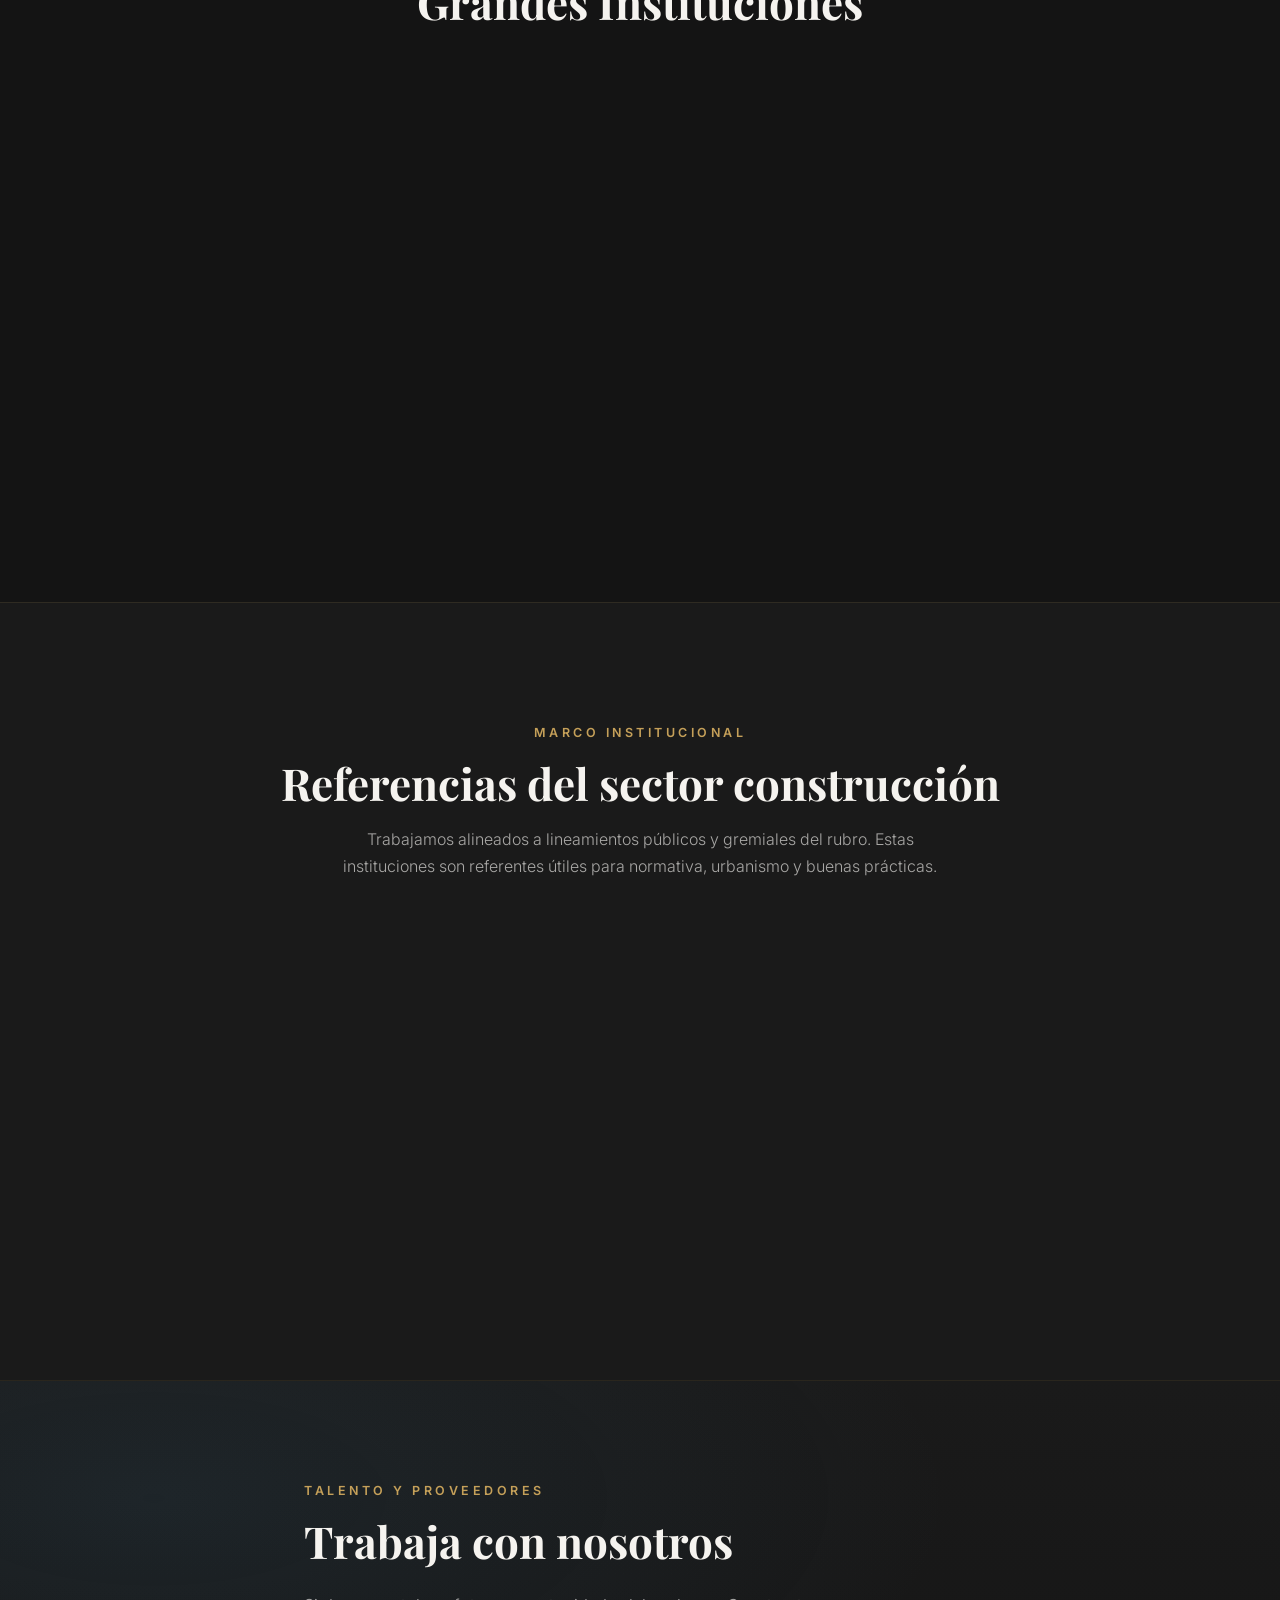
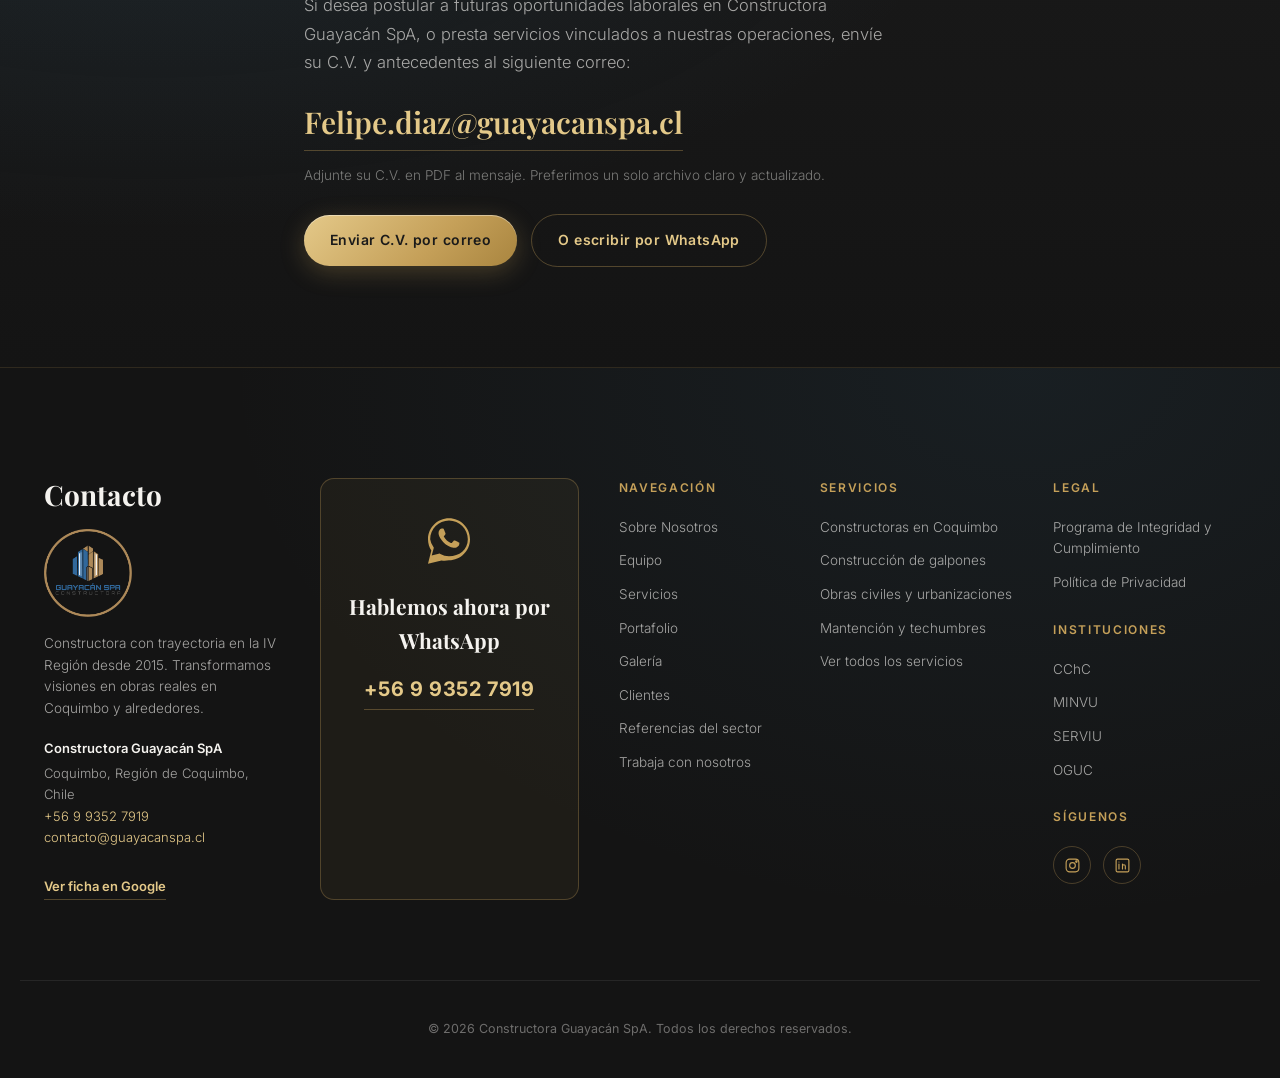
==== commit f4dfcbec: "Ship Coquimbo landing and SEO fixes to capture local demand. Add /constructoras-en-coquimbo, tighten" ====
--- a/index.html
+++ b/index.html
@@ -3,8 +3,8 @@
 <head>
 <meta charset="UTF-8">
 <meta name="viewport" content="width=device-width, initial-scale=1.0">
-<title>Constructora en Coquimbo | Obras civiles y galpones</title>
-<meta name="description" content="Constructora en Coquimbo, La Serena y Ovalle. Obras civiles, galpones industriales y edificación. Más de 60 proyectos desde 2015. Cotiza por WhatsApp.">
+<title>Constructoras en Ovalle y Coquimbo | Guayacán SpA</title>
+<meta name="description" content="Constructoras en Ovalle y constructoras en Coquimbo. Constructora Coquimbo con +60 obras civiles y galpones desde 2015. Cotiza hoy por WhatsApp.">
 <meta name="robots" content="index, follow, max-image-preview:large">
 <meta name="theme-color" content="#1A1A1A">
 <link rel="canonical" href="https://guayacanspa.cl/">
@@ -13,14 +13,14 @@
 <meta property="og:locale" content="es_CL">
 <meta property="og:site_name" content="Constructora Guayacán SpA">
 <meta property="og:url" content="https://guayacanspa.cl/">
-<meta property="og:title" content="Constructora en Coquimbo | Obras civiles y galpones">
-<meta property="og:description" content="Constructora en Coquimbo, La Serena y Ovalle. Obras civiles, galpones industriales y edificación. Más de 60 proyectos desde 2015. Cotiza por WhatsApp.">
+<meta property="og:title" content="Constructoras en Ovalle y Coquimbo | Guayacán SpA">
+<meta property="og:description" content="Constructoras en Ovalle y constructoras en Coquimbo. Constructora Coquimbo con +60 obras civiles y galpones desde 2015. Cotiza hoy por WhatsApp.">
 <meta property="og:image" content="https://guayacanspa.cl/assets/img/sede-banco-estado.webp">
 <meta property="og:image:alt" content="Obra de Constructora Guayacán SpA en la Región de Coquimbo">
 
 <meta name="twitter:card" content="summary_large_image">
-<meta name="twitter:title" content="Constructora en Coquimbo | Obras civiles y galpones">
-<meta name="twitter:description" content="Constructora en Coquimbo, La Serena y Ovalle. Obras civiles, galpones y edificación. Más de 60 proyectos desde 2015.">
+<meta name="twitter:title" content="Constructoras en Ovalle y Coquimbo | Guayacán SpA">
+<meta name="twitter:description" content="Constructoras en Ovalle y constructoras en Coquimbo. Constructora Coquimbo con +60 obras. Cotiza por WhatsApp.">
 <meta name="twitter:image" content="https://guayacanspa.cl/assets/img/sede-banco-estado.webp">
 
 <!-- Google tag (gtag.js) -->
@@ -54,7 +54,7 @@
       "url": "https://guayacanspa.cl/",
       "logo": "https://guayacanspa.cl/assets/img/logo-guayacan.webp",
       "image": "https://guayacanspa.cl/assets/img/proyecto-gobernacion-maritima-coquimbo.webp",
-      "description": "Constructora en Coquimbo, La Serena y Ovalle. Obras civiles, galpones industriales, edificación comercial y obras sanitarias en la IV Región de Chile.",
+      "description": "Constructoras en Ovalle y constructoras en Coquimbo. Constructora Coquimbo con obras civiles, galpones industriales y edificación en la IV Región de Chile.",
       "email": "contacto@guayacanspa.cl",
       "foundingDate": "2015",
       "priceRange": "$$$$",
@@ -617,6 +617,7 @@
 
     <nav class="footer__links" aria-label="Servicios">
       <p class="footer__heading">Servicios</p>
+      <a href="/constructoras-en-coquimbo">Constructoras en Coquimbo</a>
       <a href="/construccion-estructuras-galpones">Construcción de galpones</a>
       <a href="/obras-civiles-urbanizaciones">Obras civiles y urbanizaciones</a>
       <a href="/mantencion-industrial-techumbres">Mantención y techumbres</a>
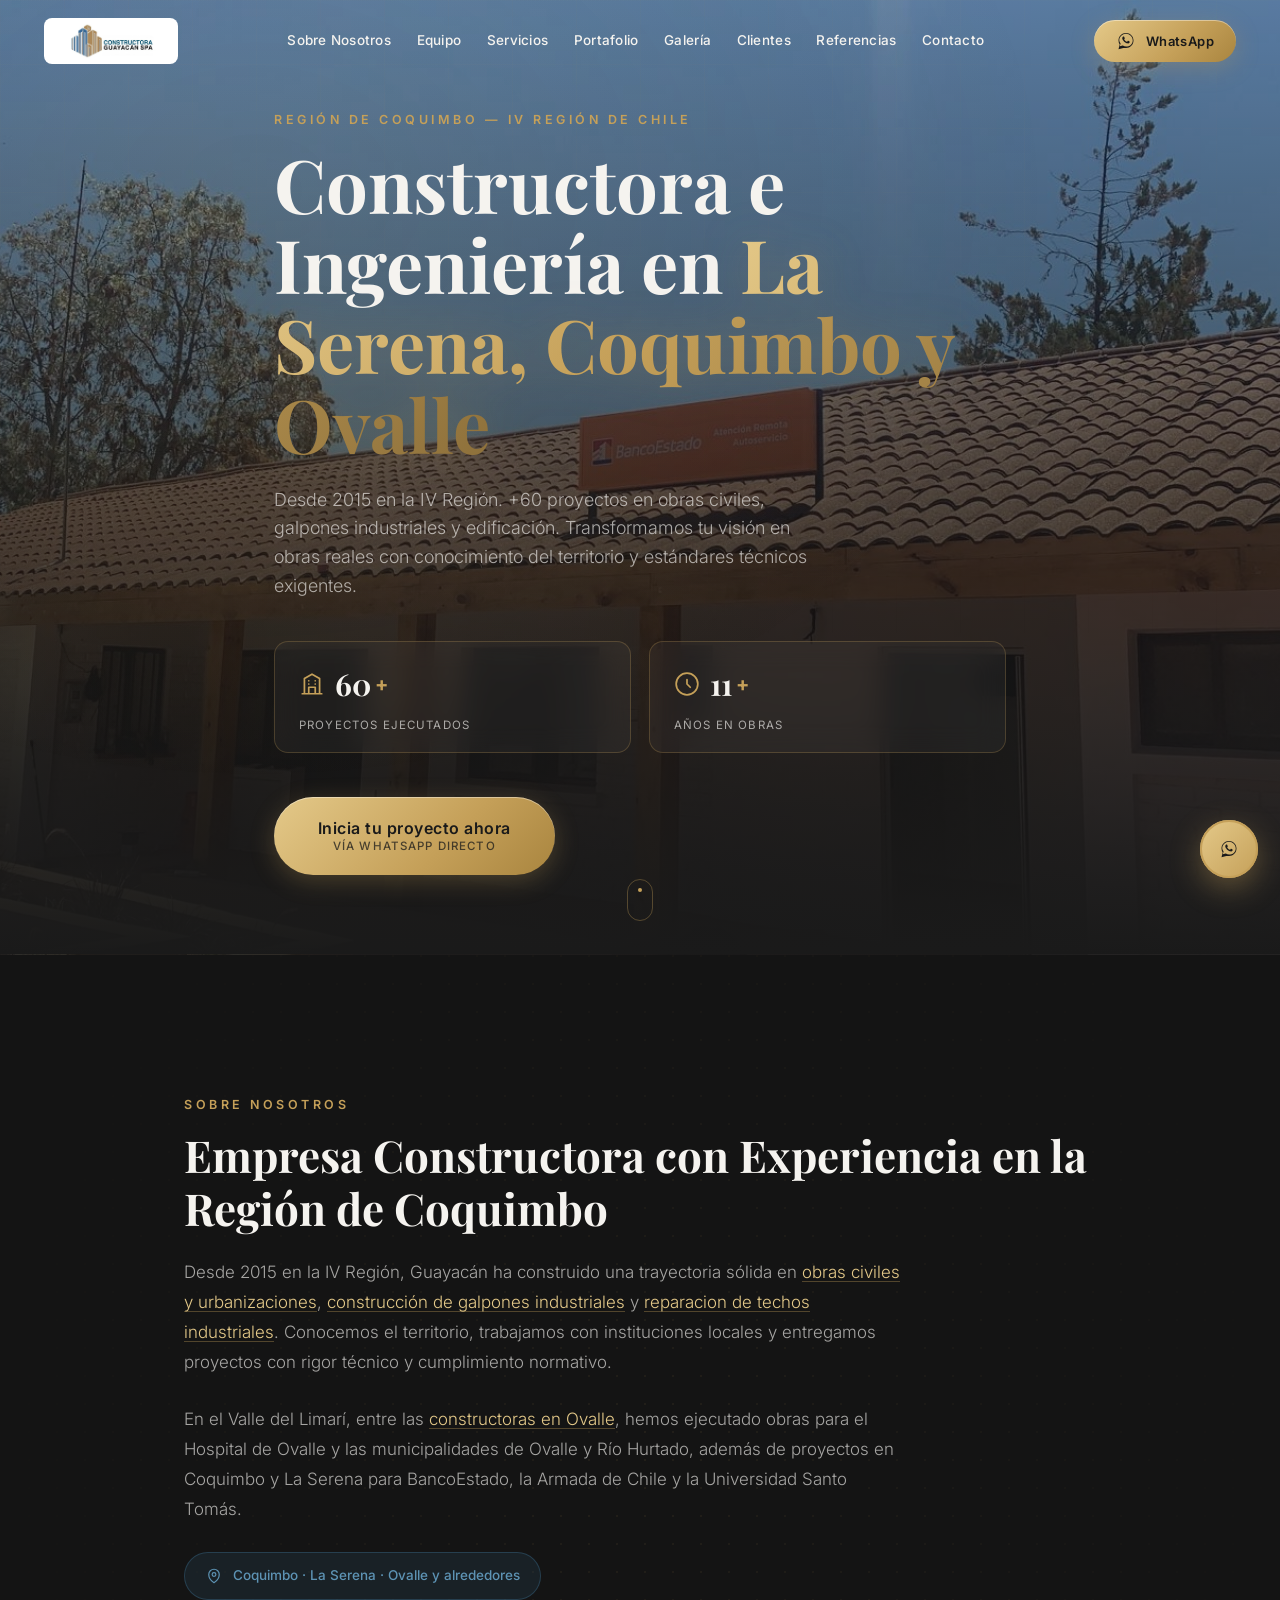
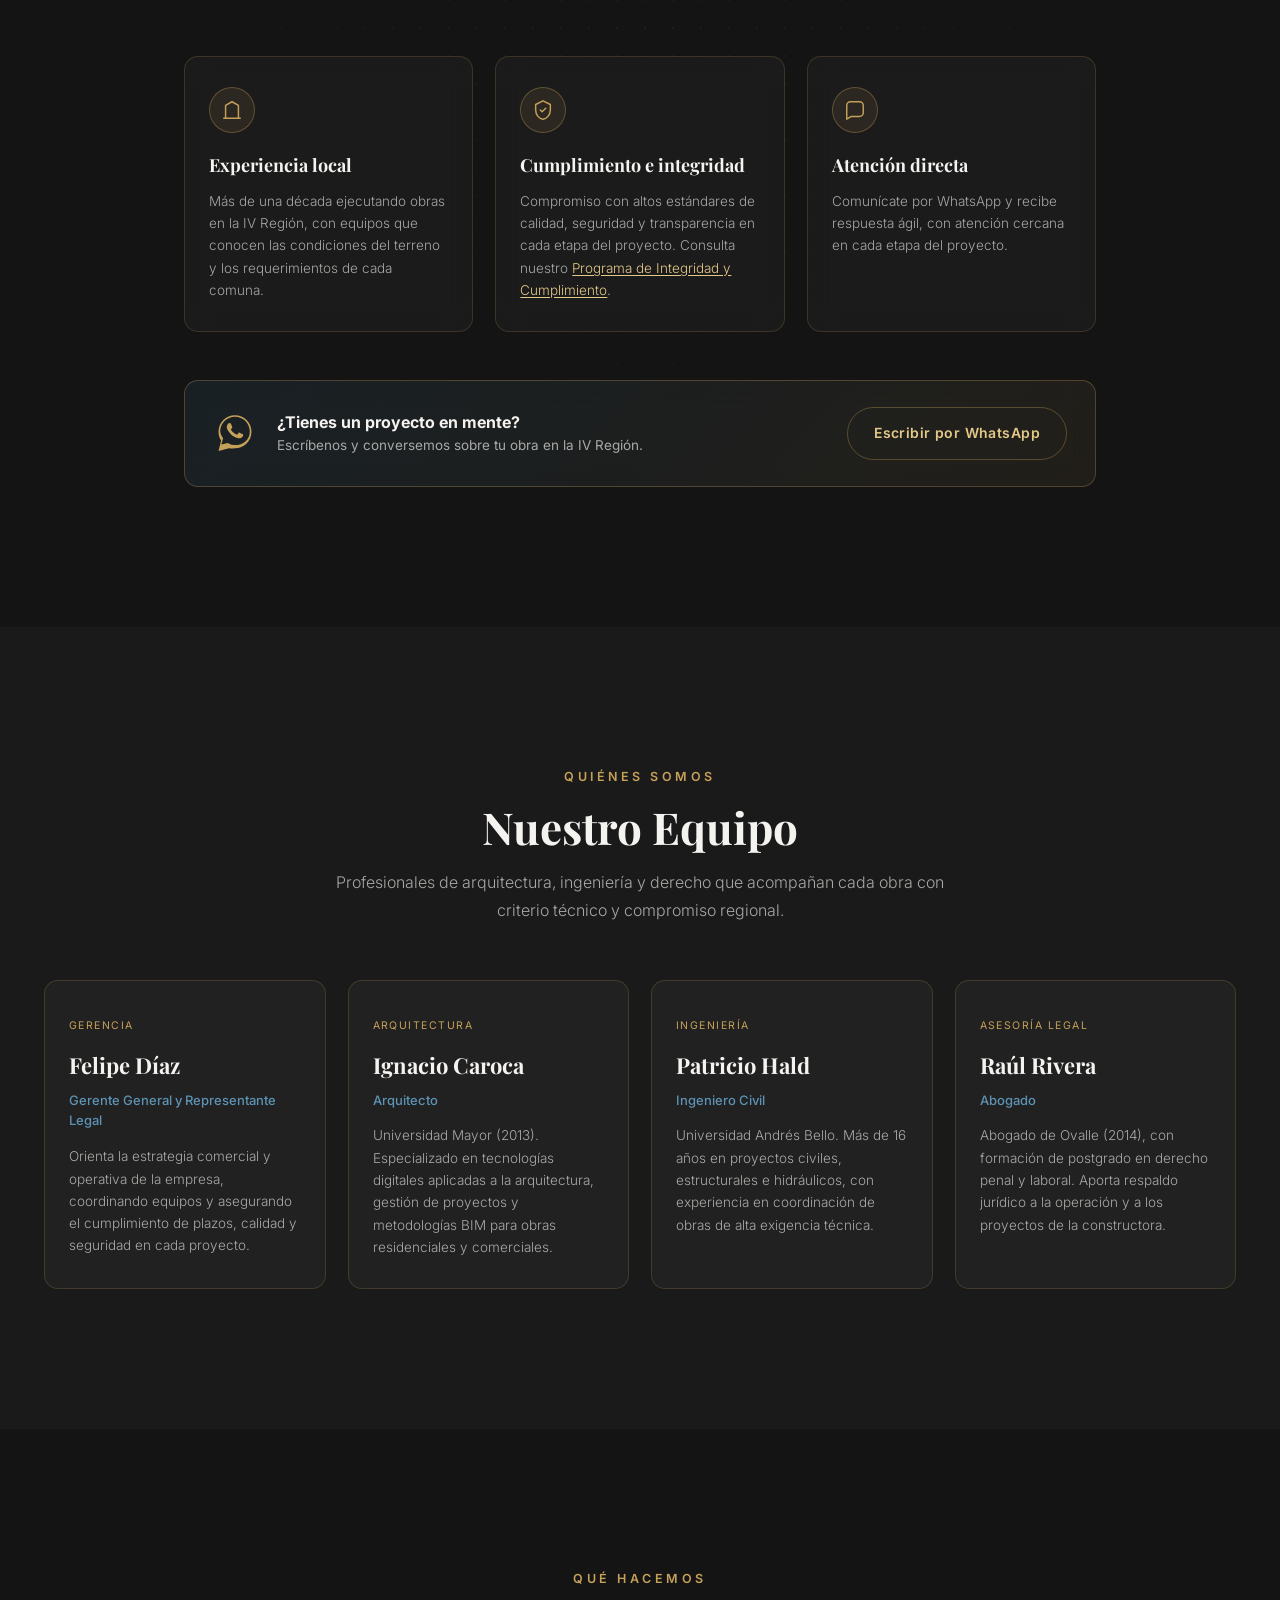
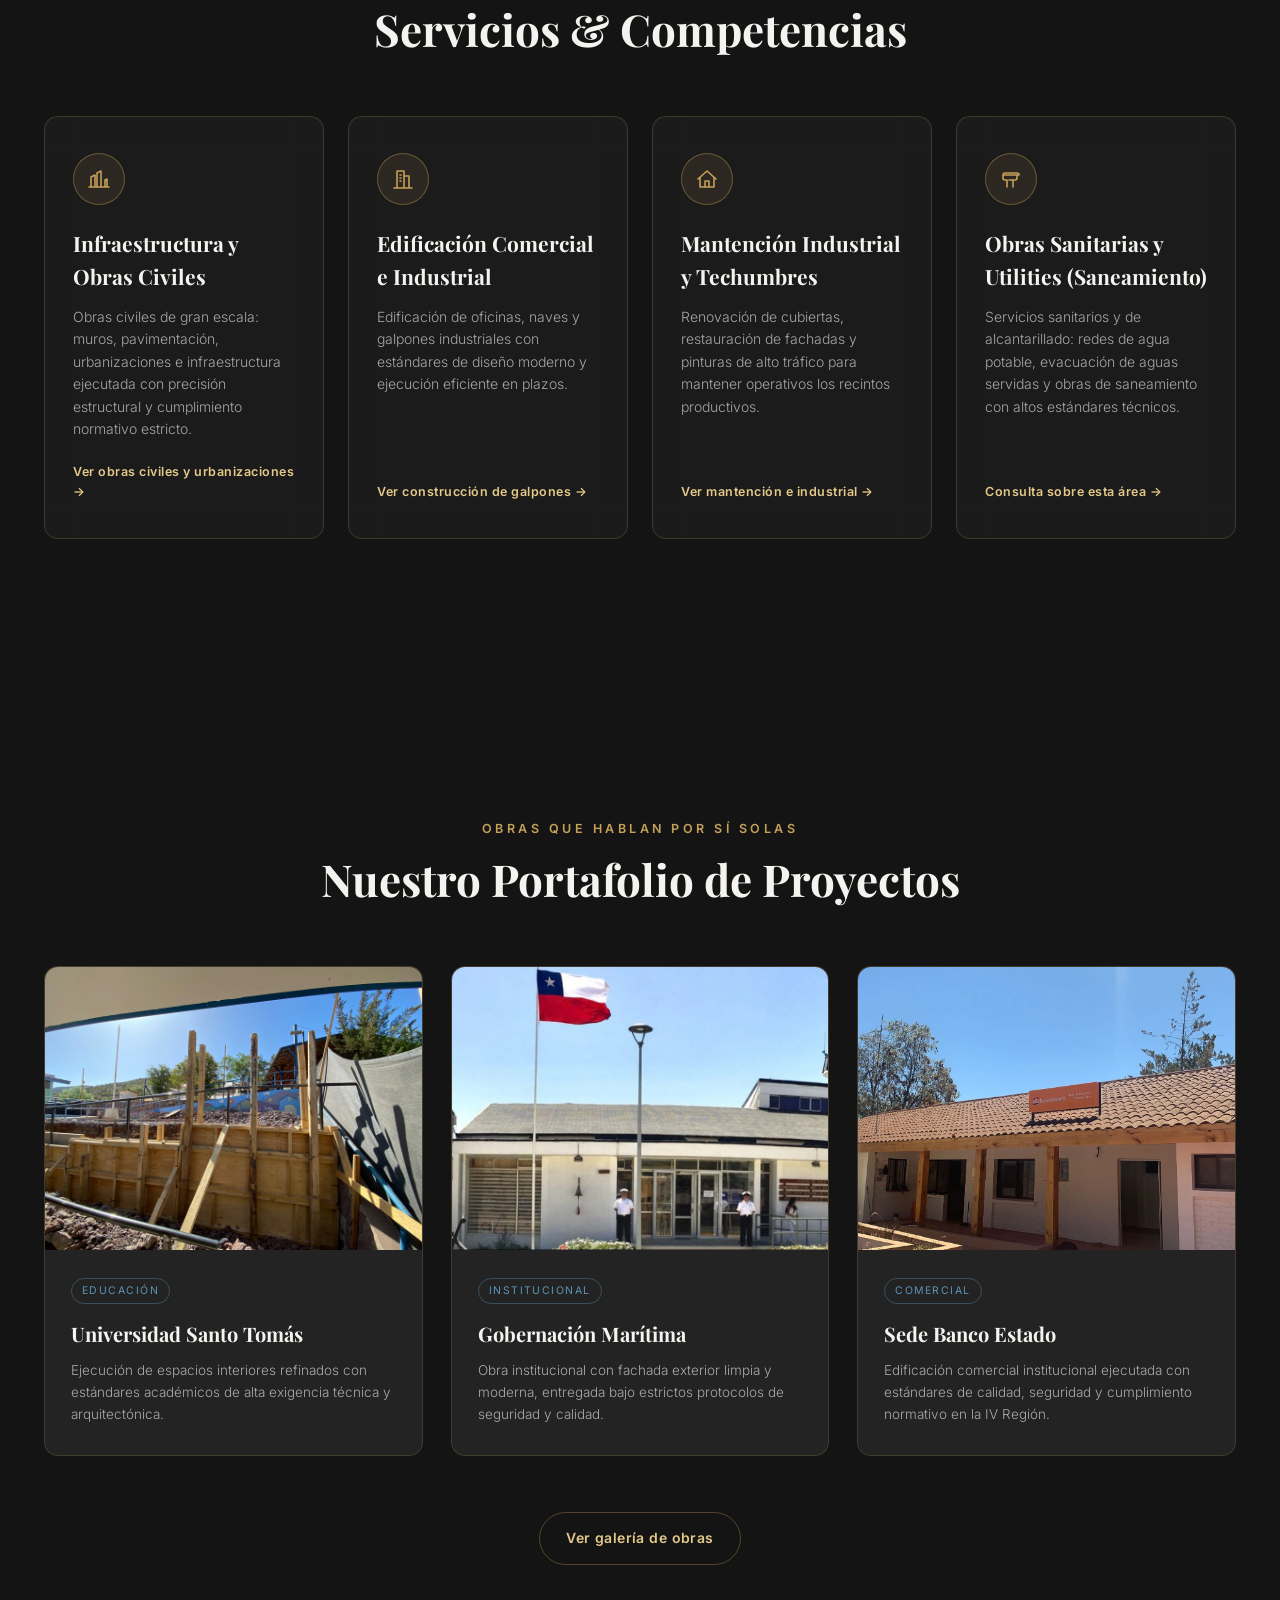
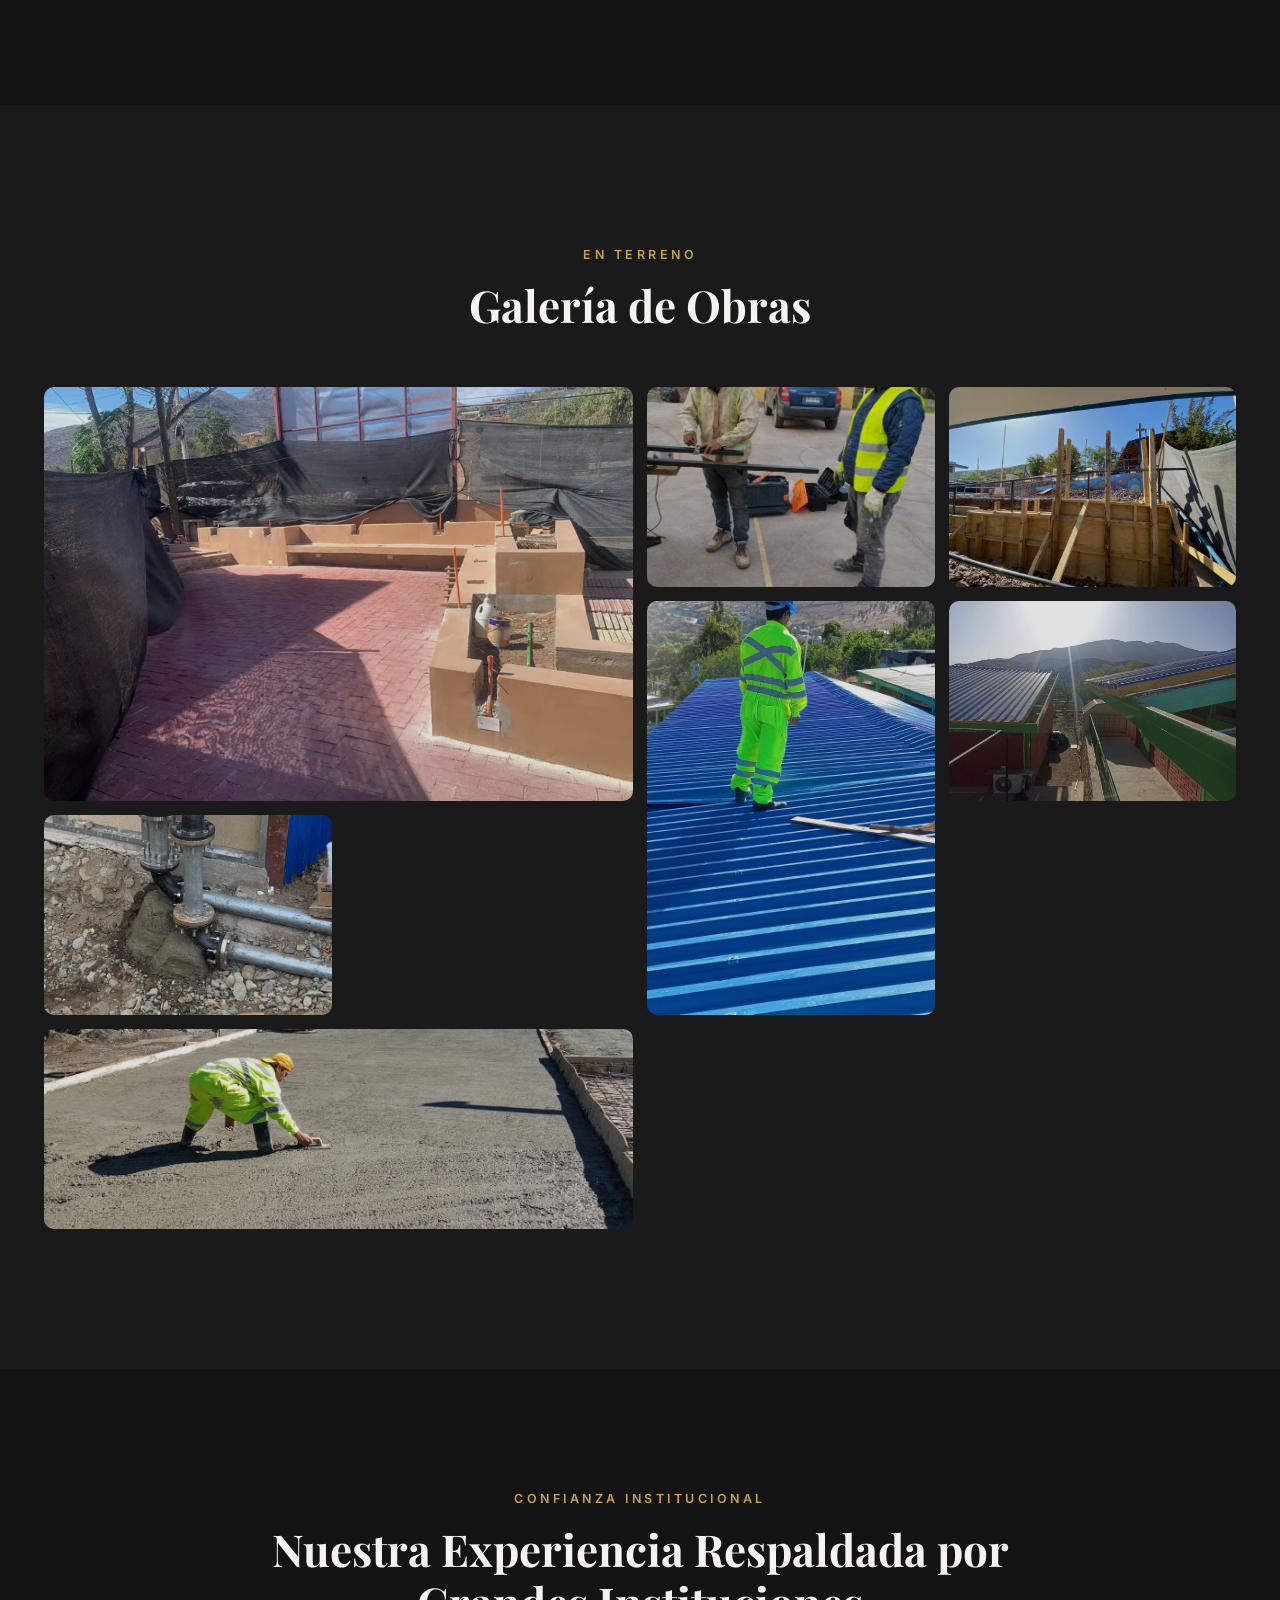
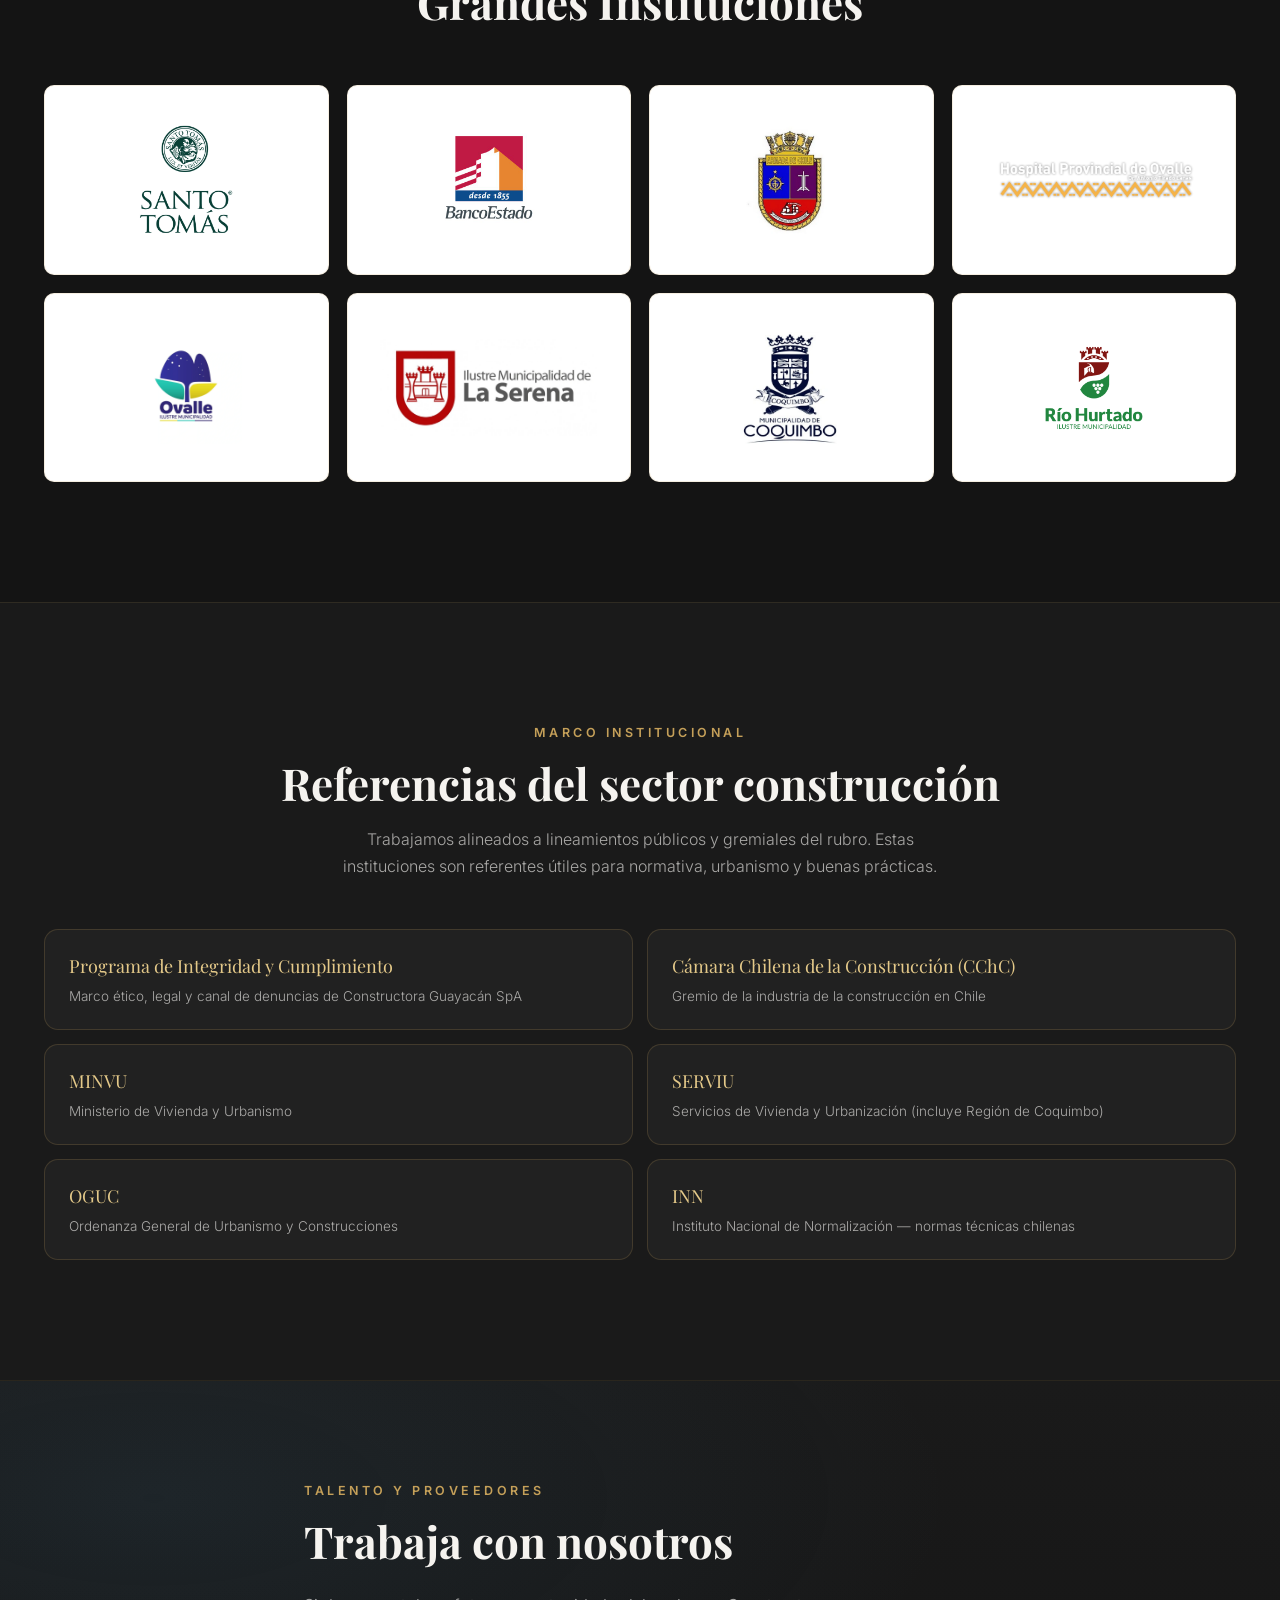
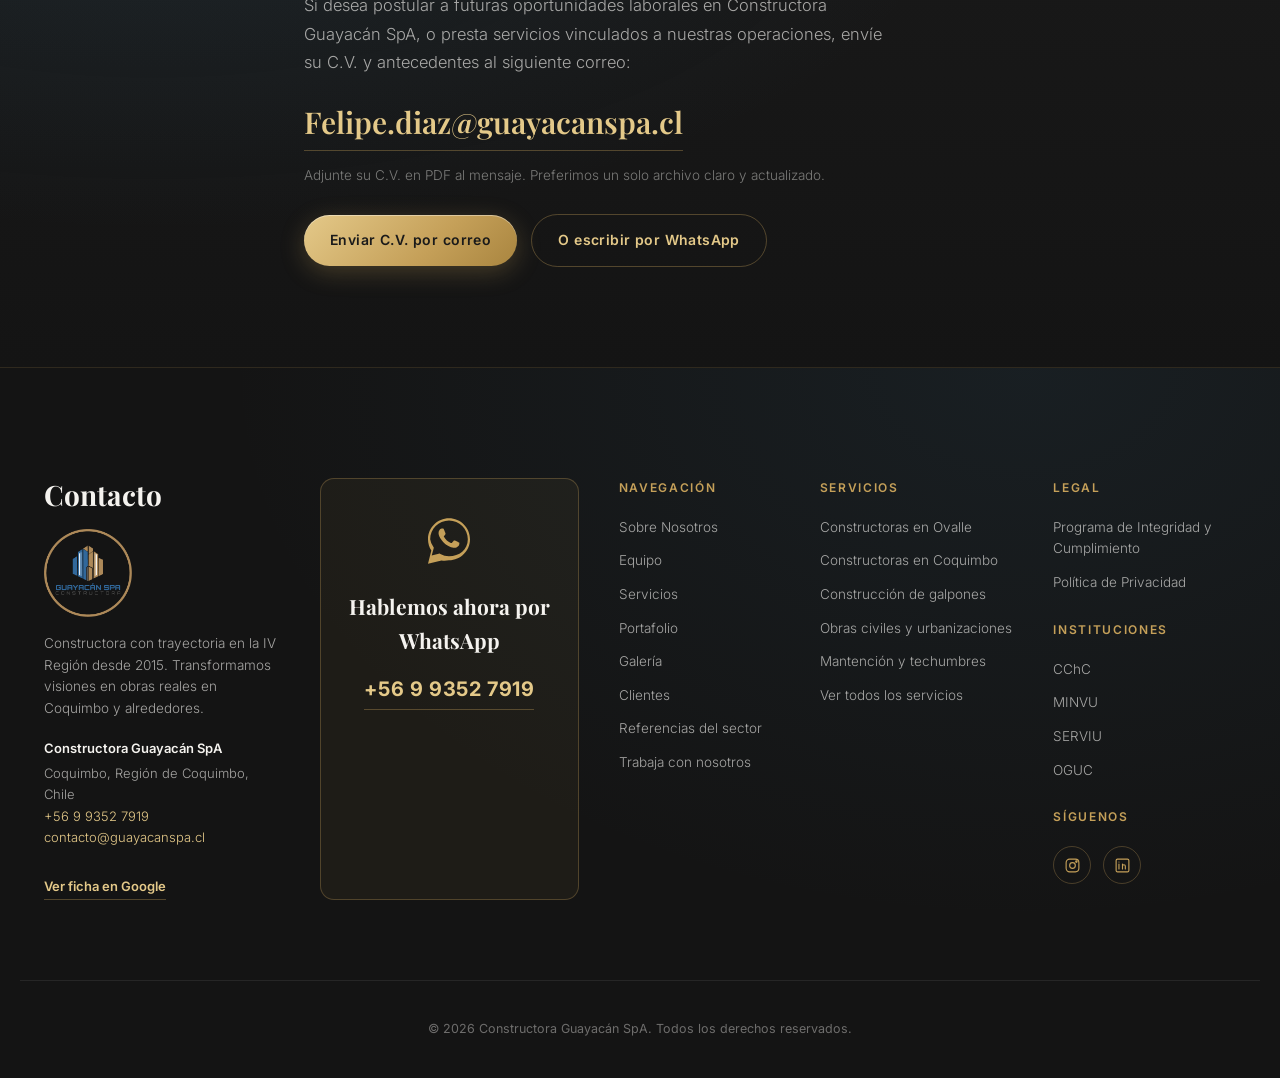
==== commit 320b70b9: "Add an Ovalle landing so the local query has its own page and internal links. Home now uses the exac" ====
--- a/index.html
+++ b/index.html
@@ -235,13 +235,13 @@
         Desde 2015 en la IV Región, Guayacán ha construido una trayectoria sólida en
         <a href="/obras-civiles-urbanizaciones">obras civiles y urbanizaciones</a>,
         <a href="/construccion-estructuras-galpones">construcción de galpones industriales</a>
-        y <a href="/mantencion-industrial-techumbres">mantención industrial</a>.
+        y <a href="/mantencion-industrial-techumbres">reparacion de techos industriales</a>.
         Conocemos el territorio, trabajamos con instituciones locales y entregamos proyectos con rigor técnico y cumplimiento normativo.
       </p>
       <p class="about__intro">
-        Como constructora en Ovalle y el Valle del Limarí, hemos ejecutado obras para el Hospital de Ovalle
-        y las municipalidades de Ovalle y Río Hurtado, además de proyectos en Coquimbo y La Serena
-        para BancoEstado, la Armada de Chile y la Universidad Santo Tomás.
+        En el Valle del Limarí, entre las <a href="/constructoras-en-ovalle">constructoras en Ovalle</a>,
+        hemos ejecutado obras para el Hospital de Ovalle y las municipalidades de Ovalle y Río Hurtado,
+        además de proyectos en Coquimbo y La Serena para BancoEstado, la Armada de Chile y la Universidad Santo Tomás.
       </p>
       <div class="region-badge">
         <svg viewBox="0 0 24 24" aria-hidden="true"><path d="M12 21s7-4.5 7-11a7 7 0 1 0-14 0c0 6.5 7 11 7 11Z"/><circle cx="12" cy="10" r="2.5"/></svg>
@@ -617,6 +617,7 @@
 
     <nav class="footer__links" aria-label="Servicios">
       <p class="footer__heading">Servicios</p>
+      <a href="/constructoras-en-ovalle">Constructoras en Ovalle</a>
       <a href="/constructoras-en-coquimbo">Constructoras en Coquimbo</a>
       <a href="/construccion-estructuras-galpones">Construcción de galpones</a>
       <a href="/obras-civiles-urbanizaciones">Obras civiles y urbanizaciones</a>
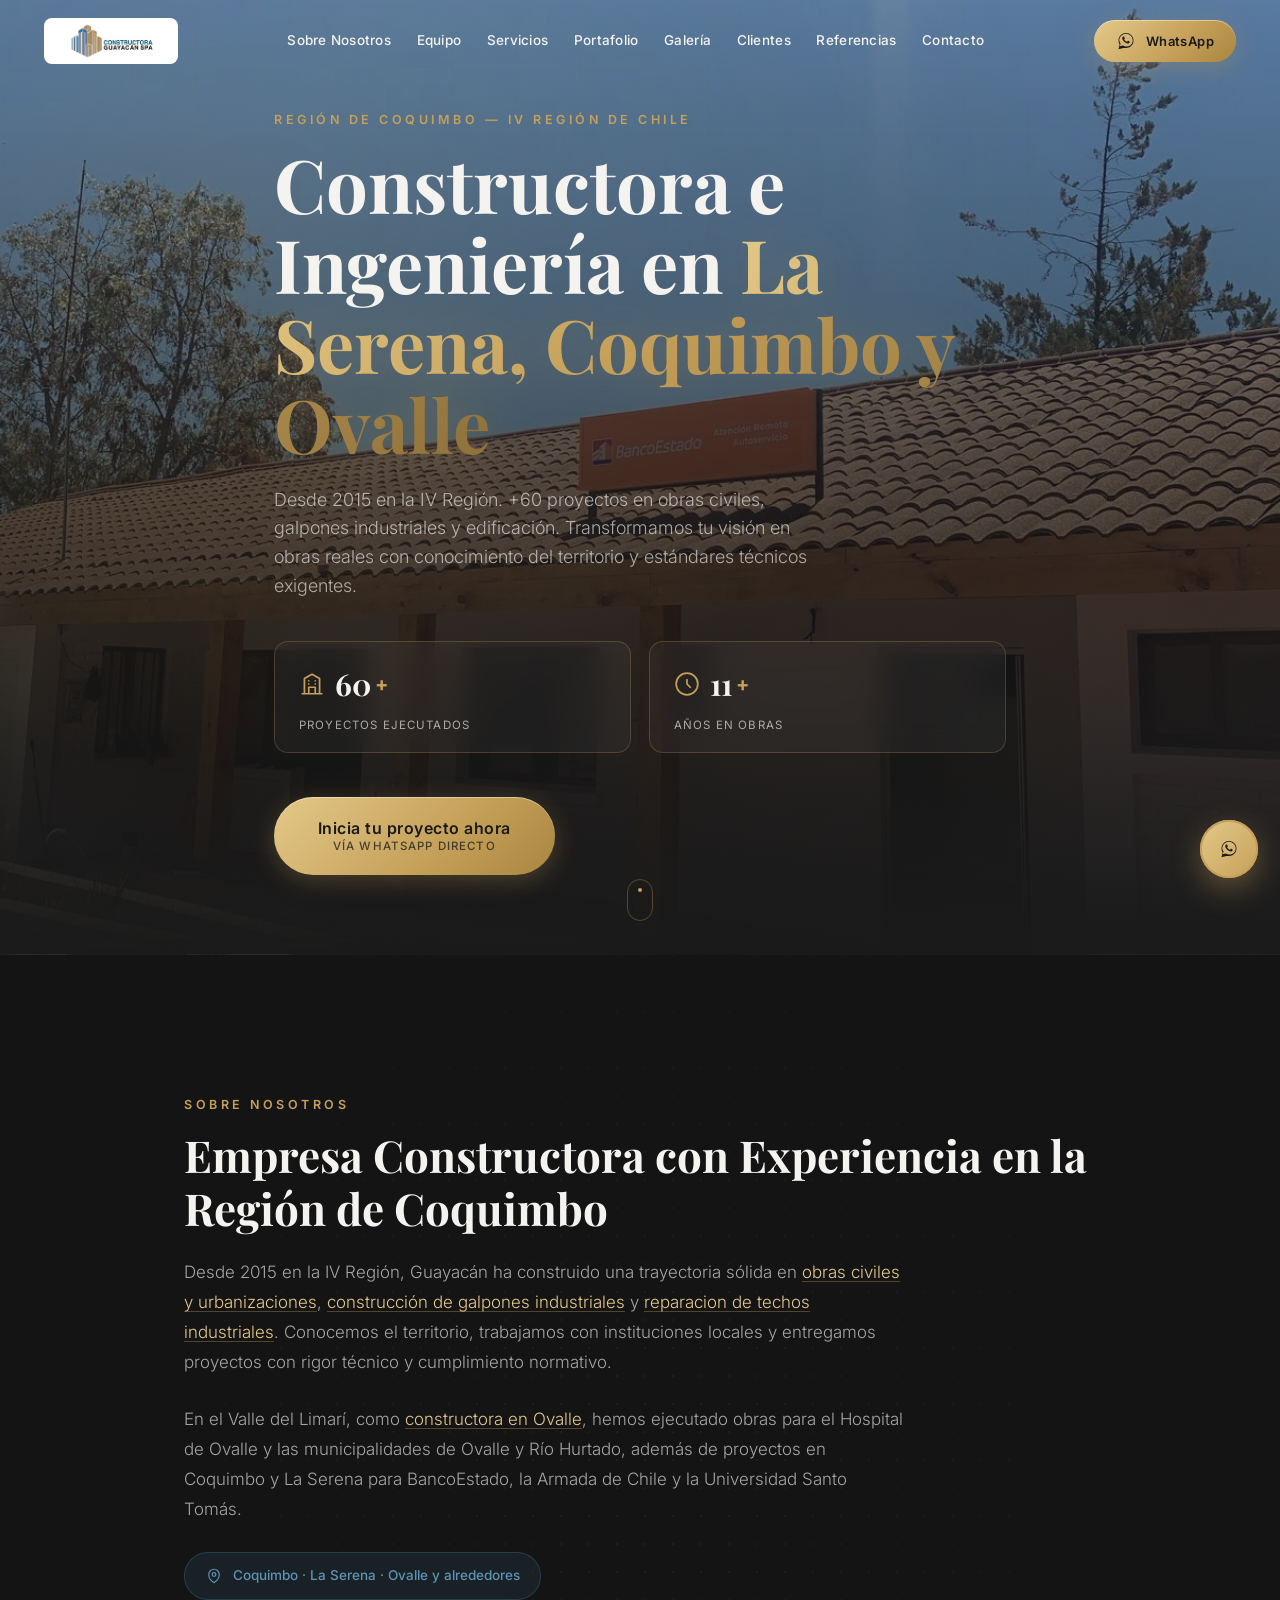
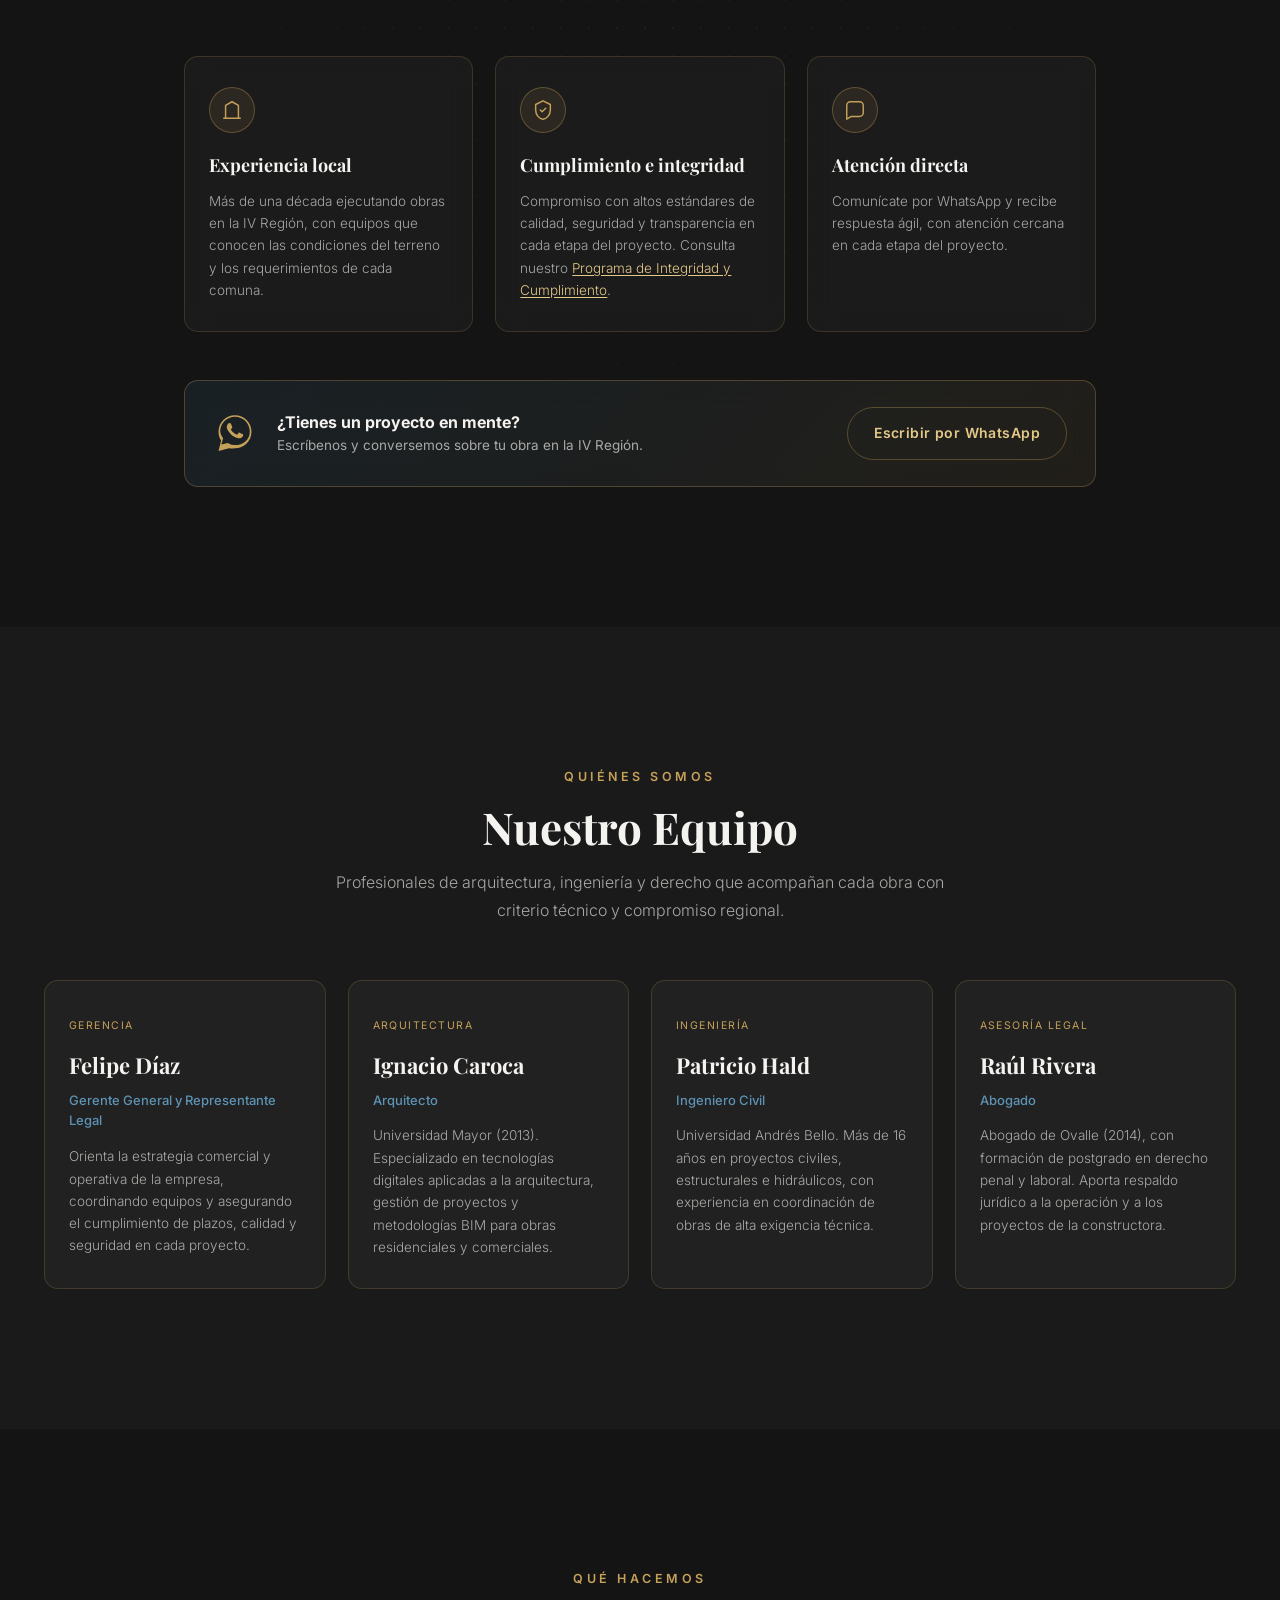
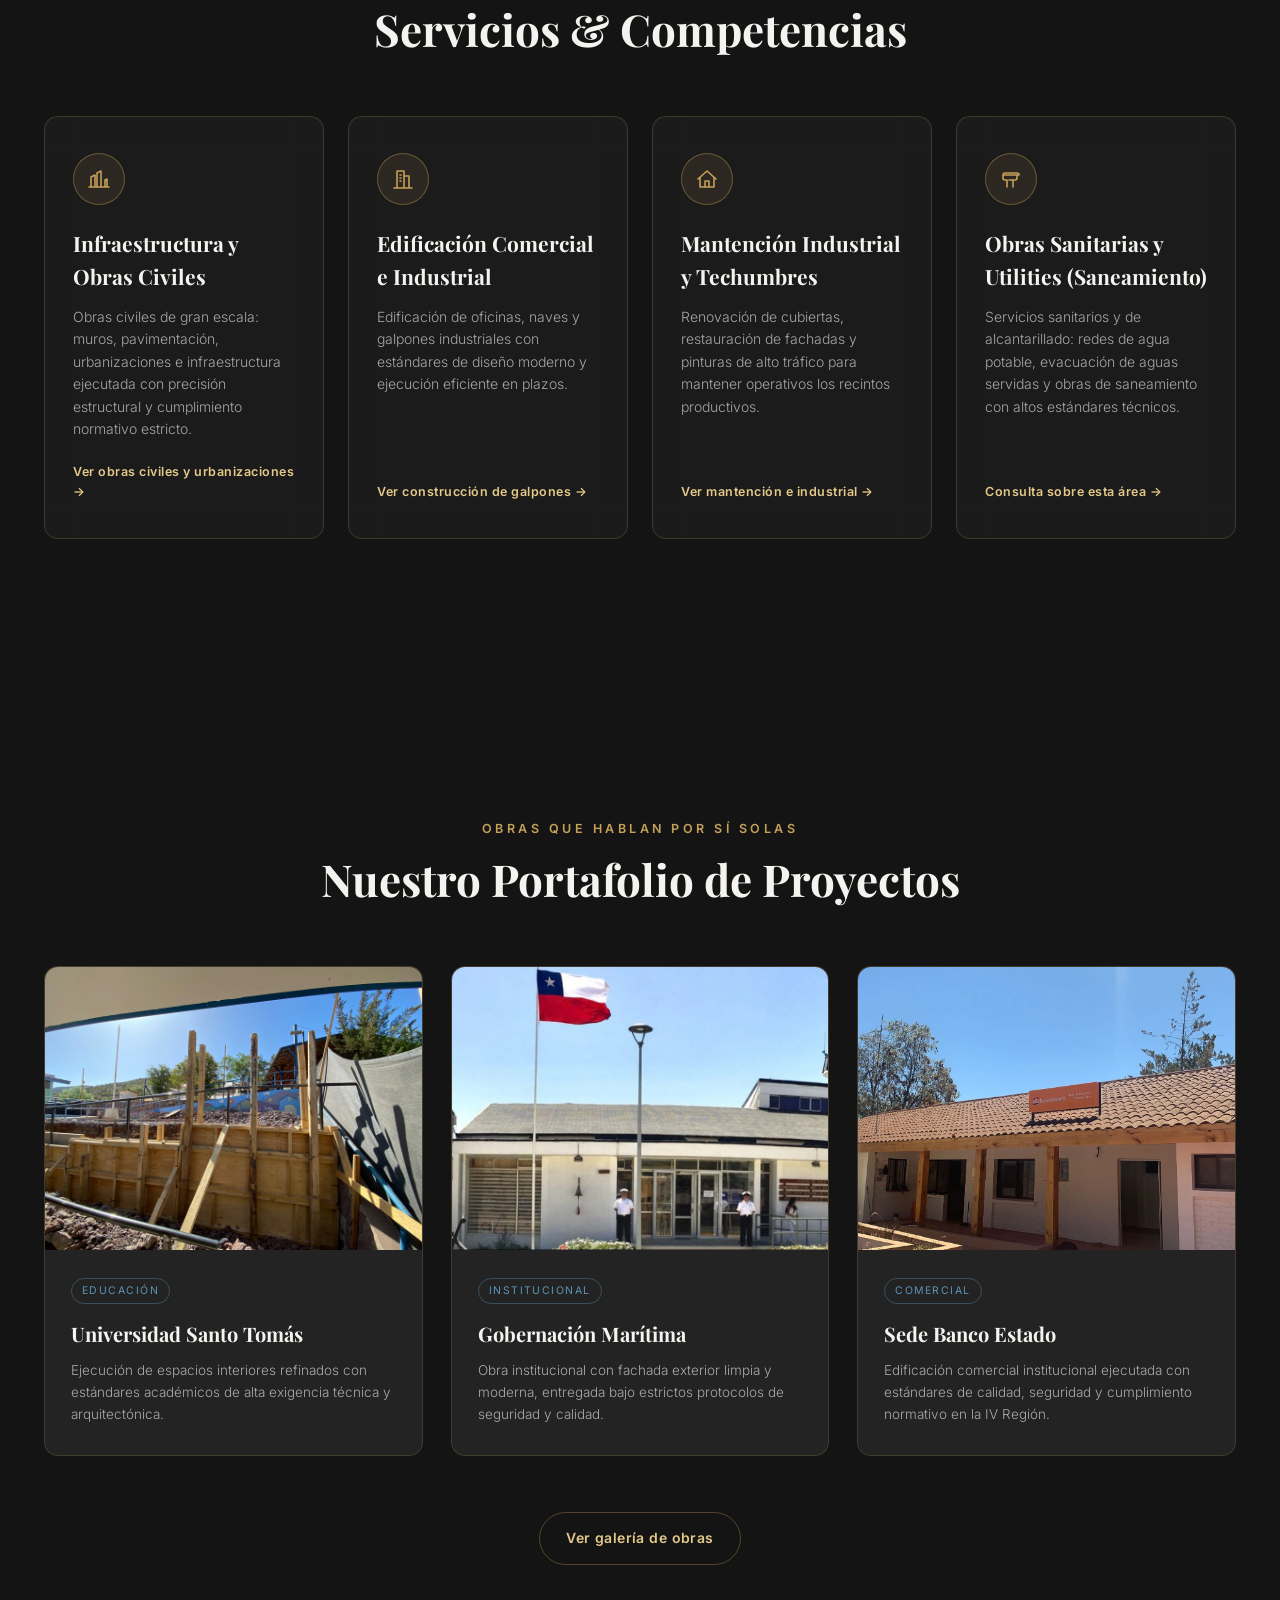
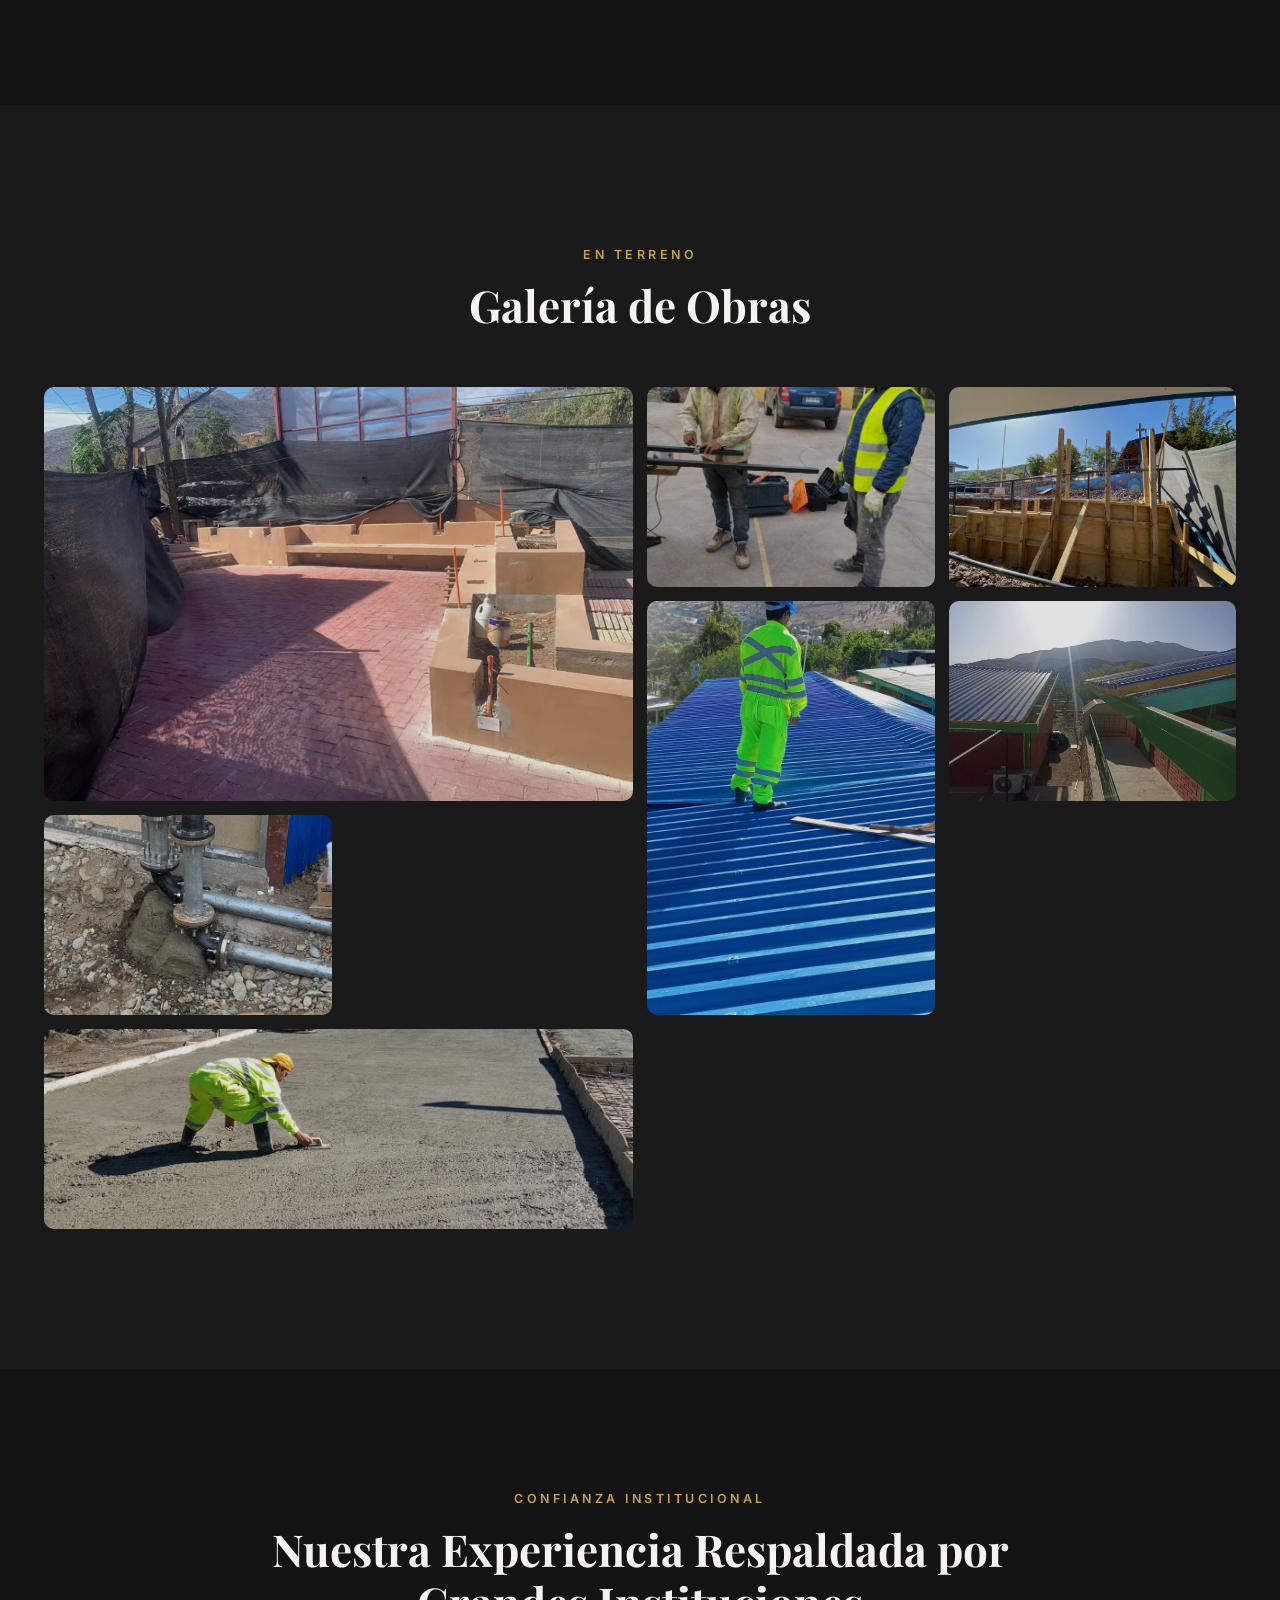
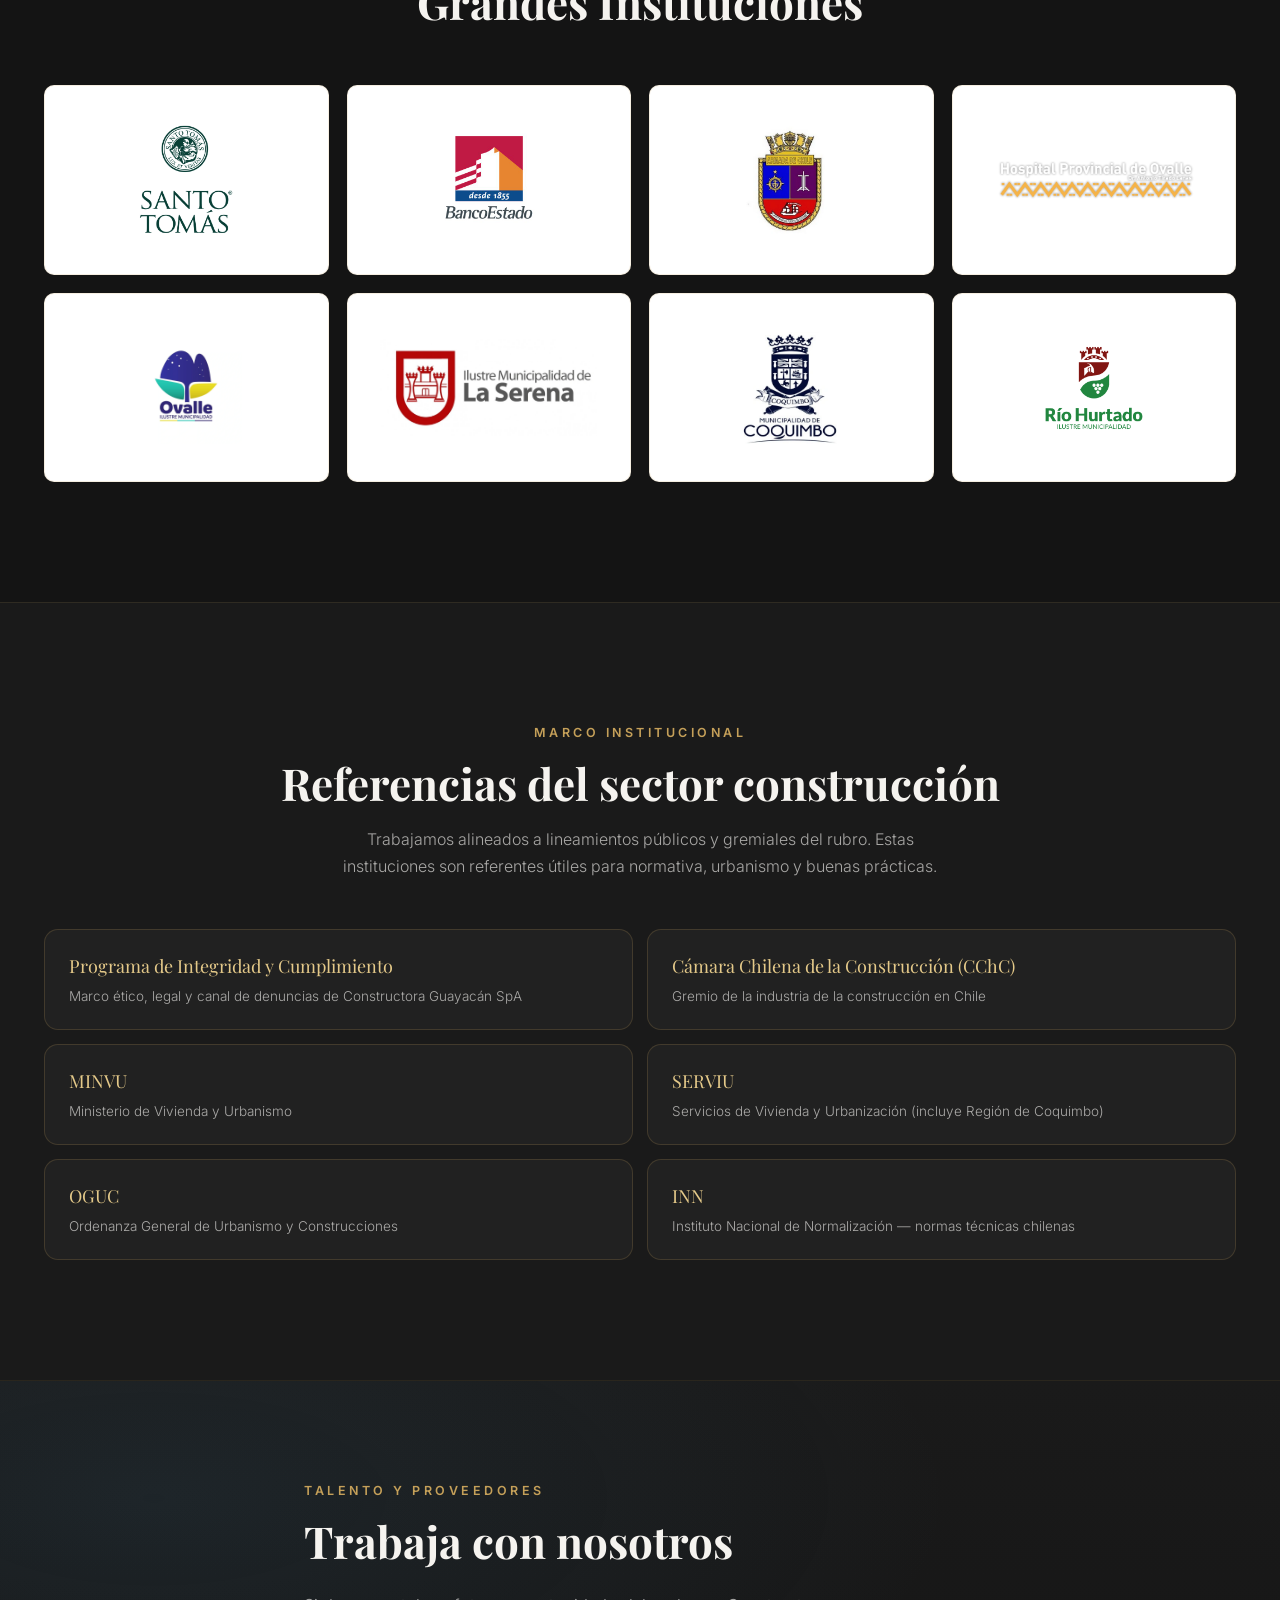
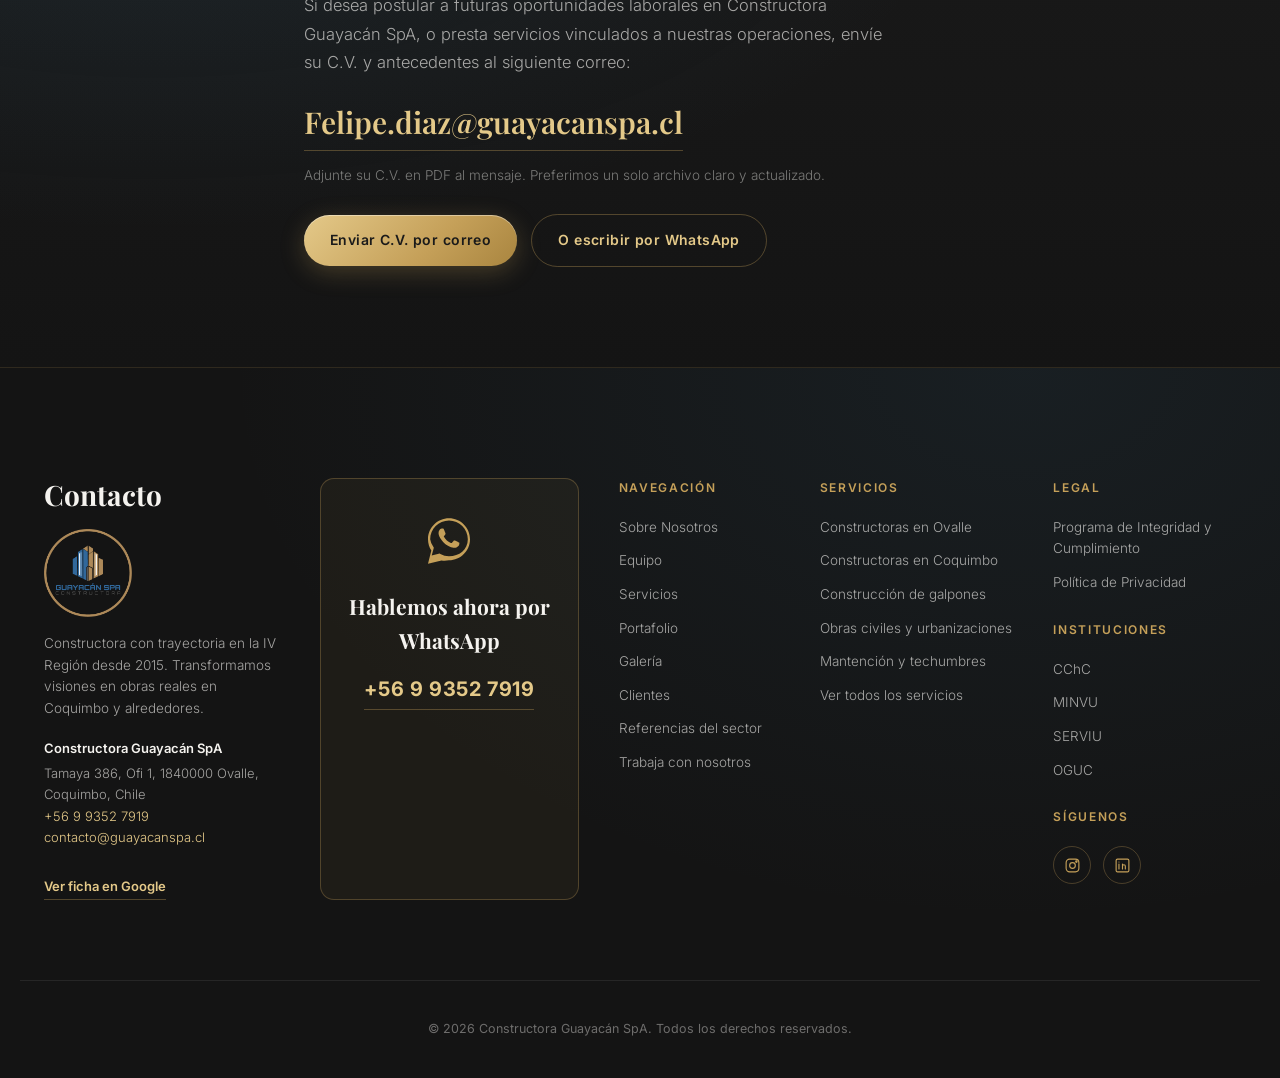
==== commit dc613d49: "Align NAP, home snippets and contact events with GBP and search demand. Fix LocalBusiness to Tamaya/" ====
--- a/index.html
+++ b/index.html
@@ -3,8 +3,8 @@
 <head>
 <meta charset="UTF-8">
 <meta name="viewport" content="width=device-width, initial-scale=1.0">
-<title>Constructoras en Ovalle y Coquimbo | Guayacán SpA</title>
-<meta name="description" content="Constructoras en Ovalle y constructoras en Coquimbo. Constructora Coquimbo con +60 obras civiles y galpones desde 2015. Cotiza hoy por WhatsApp.">
+<title>Constructora en Ovalle y Coquimbo | Guayacán SpA - Obras Civiles</title>
+<meta name="description" content="Constructora en Ovalle y Coquimbo con +60 proyectos de obras civiles, galpones y edificación industrial en Limarí y Elqui. Cotiza con profesionales aquí.">
 <meta name="robots" content="index, follow, max-image-preview:large">
 <meta name="theme-color" content="#1A1A1A">
 <link rel="canonical" href="https://guayacanspa.cl/">
@@ -13,14 +13,14 @@
 <meta property="og:locale" content="es_CL">
 <meta property="og:site_name" content="Constructora Guayacán SpA">
 <meta property="og:url" content="https://guayacanspa.cl/">
-<meta property="og:title" content="Constructoras en Ovalle y Coquimbo | Guayacán SpA">
-<meta property="og:description" content="Constructoras en Ovalle y constructoras en Coquimbo. Constructora Coquimbo con +60 obras civiles y galpones desde 2015. Cotiza hoy por WhatsApp.">
+<meta property="og:title" content="Constructora en Ovalle y Coquimbo | Guayacán SpA - Obras Civiles">
+<meta property="og:description" content="Constructora en Ovalle y Coquimbo con +60 proyectos de obras civiles, galpones y edificación industrial en Limarí y Elqui. Cotiza con profesionales aquí.">
 <meta property="og:image" content="https://guayacanspa.cl/assets/img/sede-banco-estado.webp">
 <meta property="og:image:alt" content="Obra de Constructora Guayacán SpA en la Región de Coquimbo">
 
 <meta name="twitter:card" content="summary_large_image">
-<meta name="twitter:title" content="Constructoras en Ovalle y Coquimbo | Guayacán SpA">
-<meta name="twitter:description" content="Constructoras en Ovalle y constructoras en Coquimbo. Constructora Coquimbo con +60 obras. Cotiza por WhatsApp.">
+<meta name="twitter:title" content="Constructora en Ovalle y Coquimbo | Guayacán SpA - Obras Civiles">
+<meta name="twitter:description" content="Constructora en Ovalle y Coquimbo con +60 proyectos de obras civiles, galpones y edificación industrial en Limarí y Elqui. Cotiza con profesionales aquí.">
 <meta name="twitter:image" content="https://guayacanspa.cl/assets/img/sede-banco-estado.webp">
 
 <!-- Google tag (gtag.js) -->
@@ -54,21 +54,28 @@
       "url": "https://guayacanspa.cl/",
       "logo": "https://guayacanspa.cl/assets/img/logo-guayacan.webp",
       "image": "https://guayacanspa.cl/assets/img/proyecto-gobernacion-maritima-coquimbo.webp",
-      "description": "Constructoras en Ovalle y constructoras en Coquimbo. Constructora Coquimbo con obras civiles, galpones industriales y edificación en la IV Región de Chile.",
+      "description": "Constructora en Ovalle y Coquimbo con obras civiles, galpones industriales y edificación en Limarí y Elqui, IV Región de Chile.",
       "email": "contacto@guayacanspa.cl",
       "foundingDate": "2015",
       "priceRange": "$$$$",
       "telephone": "+56993527919",
       "address": {
         "@type": "PostalAddress",
-        "addressLocality": "Coquimbo",
+        "streetAddress": "Tamaya 386, Ofi 1",
+        "postalCode": "1840000",
+        "addressLocality": "Ovalle",
         "addressRegion": "Coquimbo",
         "addressCountry": "CL"
       },
       "geo": {
         "@type": "GeoCoordinates",
-        "latitude": "-29.9533",
-        "longitude": "-71.3395"
+        "latitude": "-30.6011",
+        "longitude": "-71.1990"
+      },
+      "aggregateRating": {
+        "@type": "AggregateRating",
+        "ratingValue": "5",
+        "reviewCount": "5"
       },
       "contactPoint": {
         "@type": "ContactPoint",
@@ -84,9 +91,9 @@
         {"@type": "AdministrativeArea", "name": "Región de Coquimbo"}
       ],
       "sameAs": [
-        "https://share.google/B6KOmteDgDgu12fZR"
+        "https://maps.google.com/?cid=11769666953502199600&g_mp=CiVnb29nbGUubWFwcy5wbGFjZXMudjEuUGxhY2VzLkdldFBsYWNlEAIYBCAA"
       ],
-      "hasMap": "https://share.google/B6KOmteDgDgu12fZR",
+      "hasMap": "https://maps.google.com/?cid=11769666953502199600&g_mp=CiVnb29nbGUubWFwcy5wbGFjZXMudjEuUGxhY2VzLkdldFBsYWNlEAIYBCAA",
       "hasOfferCatalog": {
         "@type": "OfferCatalog",
         "name": "Servicios de construcción",
@@ -239,7 +246,7 @@
         Conocemos el territorio, trabajamos con instituciones locales y entregamos proyectos con rigor técnico y cumplimiento normativo.
       </p>
       <p class="about__intro">
-        En el Valle del Limarí, entre las <a href="/constructoras-en-ovalle">constructoras en Ovalle</a>,
+        En el Valle del Limarí, como <a href="/constructoras-en-ovalle">constructora en Ovalle</a>,
         hemos ejecutado obras para el Hospital de Ovalle y las municipalidades de Ovalle y Río Hurtado,
         además de proyectos en Coquimbo y La Serena para BancoEstado, la Armada de Chile y la Universidad Santo Tomás.
       </p>
@@ -590,11 +597,11 @@
       <p>Constructora con trayectoria en la IV Región desde 2015. Transformamos visiones en obras reales en Coquimbo y alrededores.</p>
       <p class="footer__nap">
         <span class="footer__nap-name">Constructora Guayacán SpA</span>
-        Coquimbo, Región de Coquimbo, Chile<br>
+        Tamaya 386, Ofi 1, 1840000 Ovalle, Coquimbo, Chile<br>
         <a href="tel:+56993527919">+56 9 9352 7919</a><br>
         <a href="mailto:contacto@guayacanspa.cl">contacto@guayacanspa.cl</a>
       </p>
-      <a class="footer__gbp" href="https://share.google/B6KOmteDgDgu12fZR" target="_blank" rel="noopener noreferrer">Ver ficha en Google</a>
+      <a class="footer__gbp" href="https://maps.google.com/?cid=11769666953502199600&g_mp=CiVnb29nbGUubWFwcy5wbGFjZXMudjEuUGxhY2VzLkdldFBsYWNlEAIYBCAA" target="_blank" rel="noopener noreferrer">Ver ficha en Google</a>
     </div>
 
     <div class="footer__whatsapp" data-reveal>
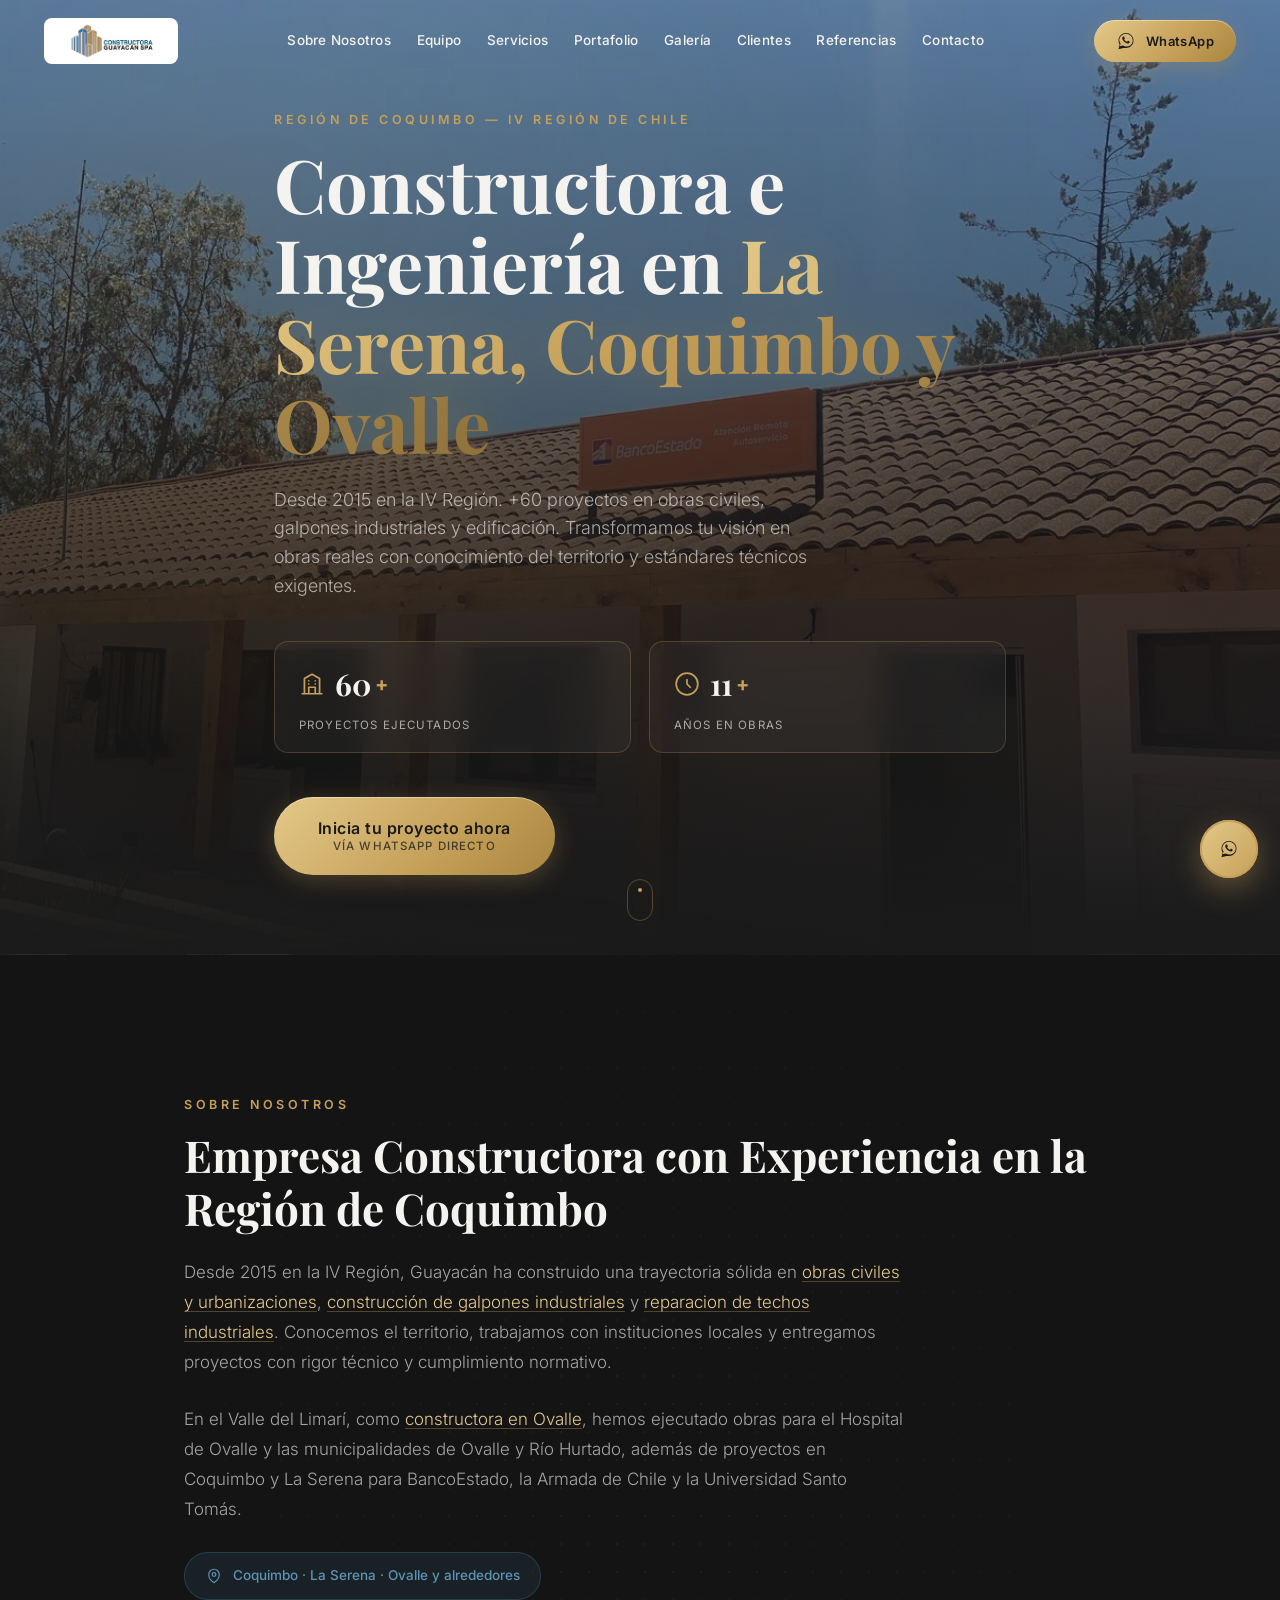
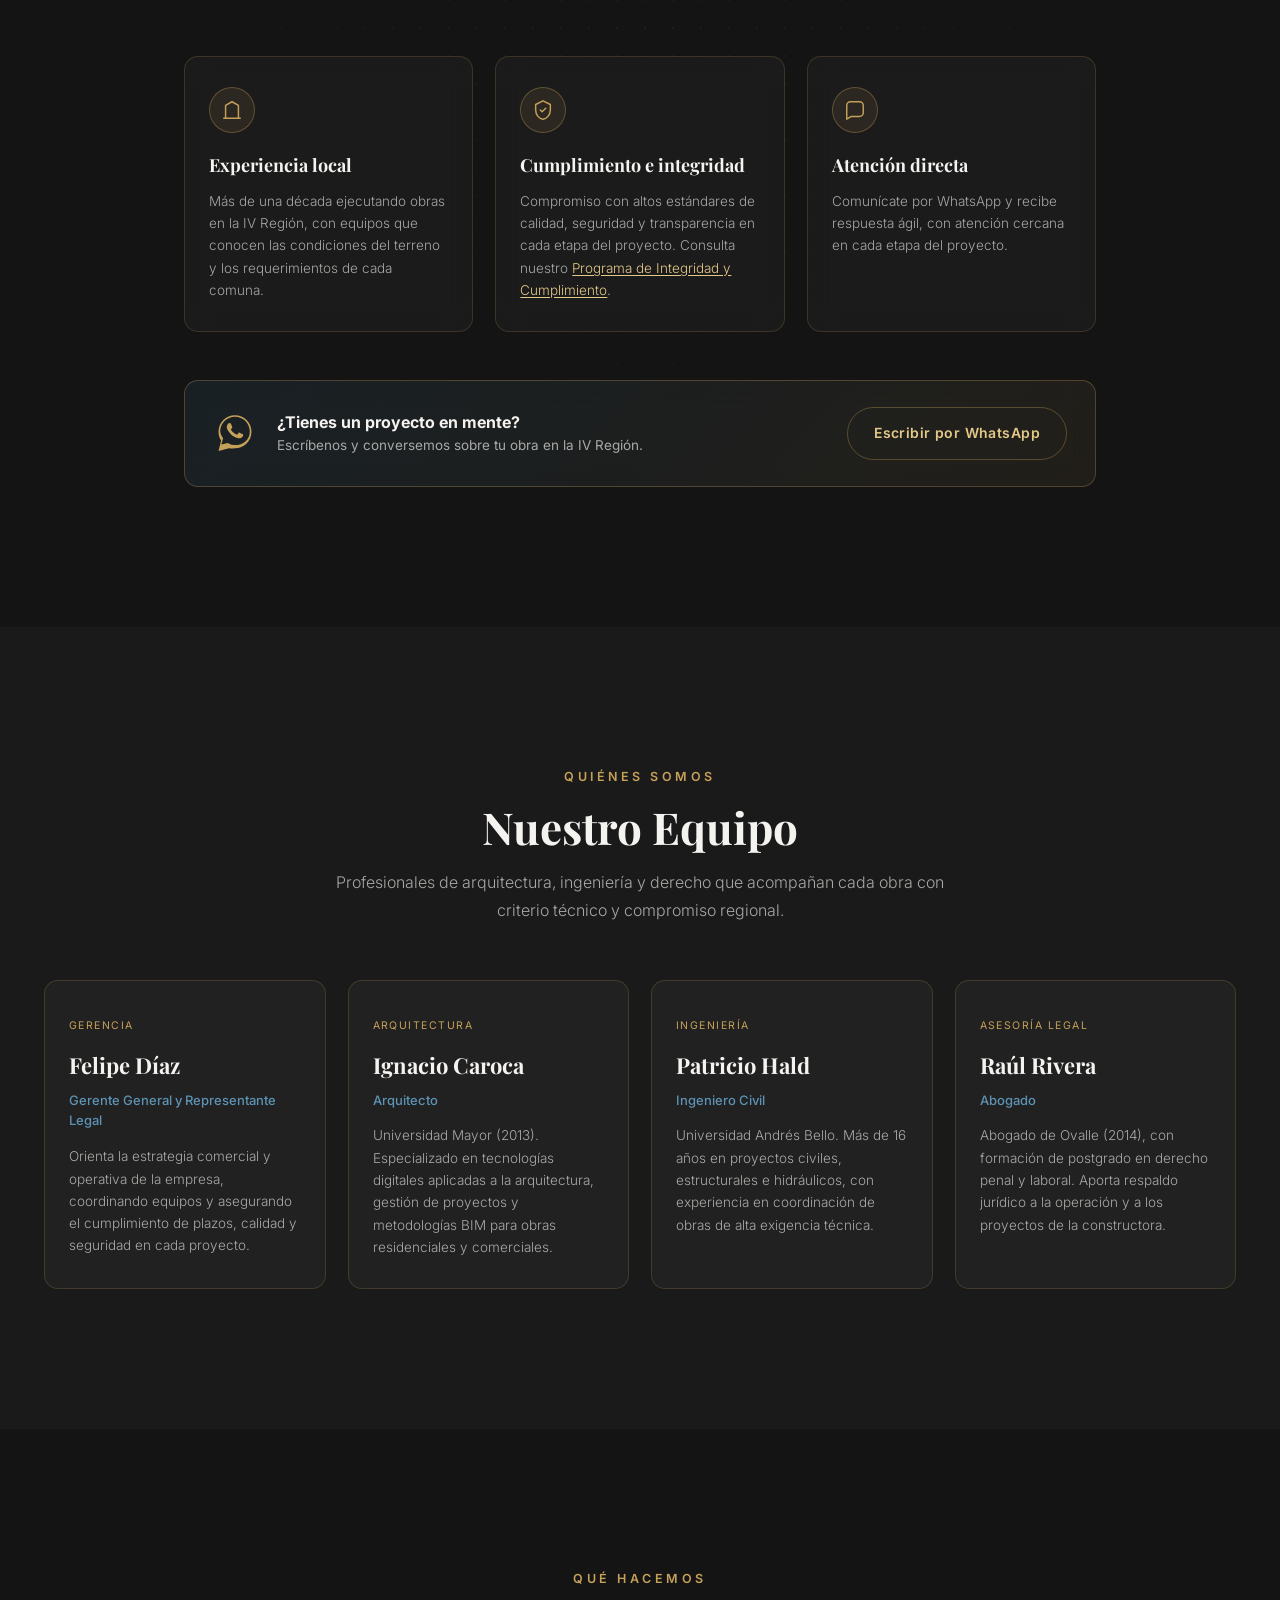
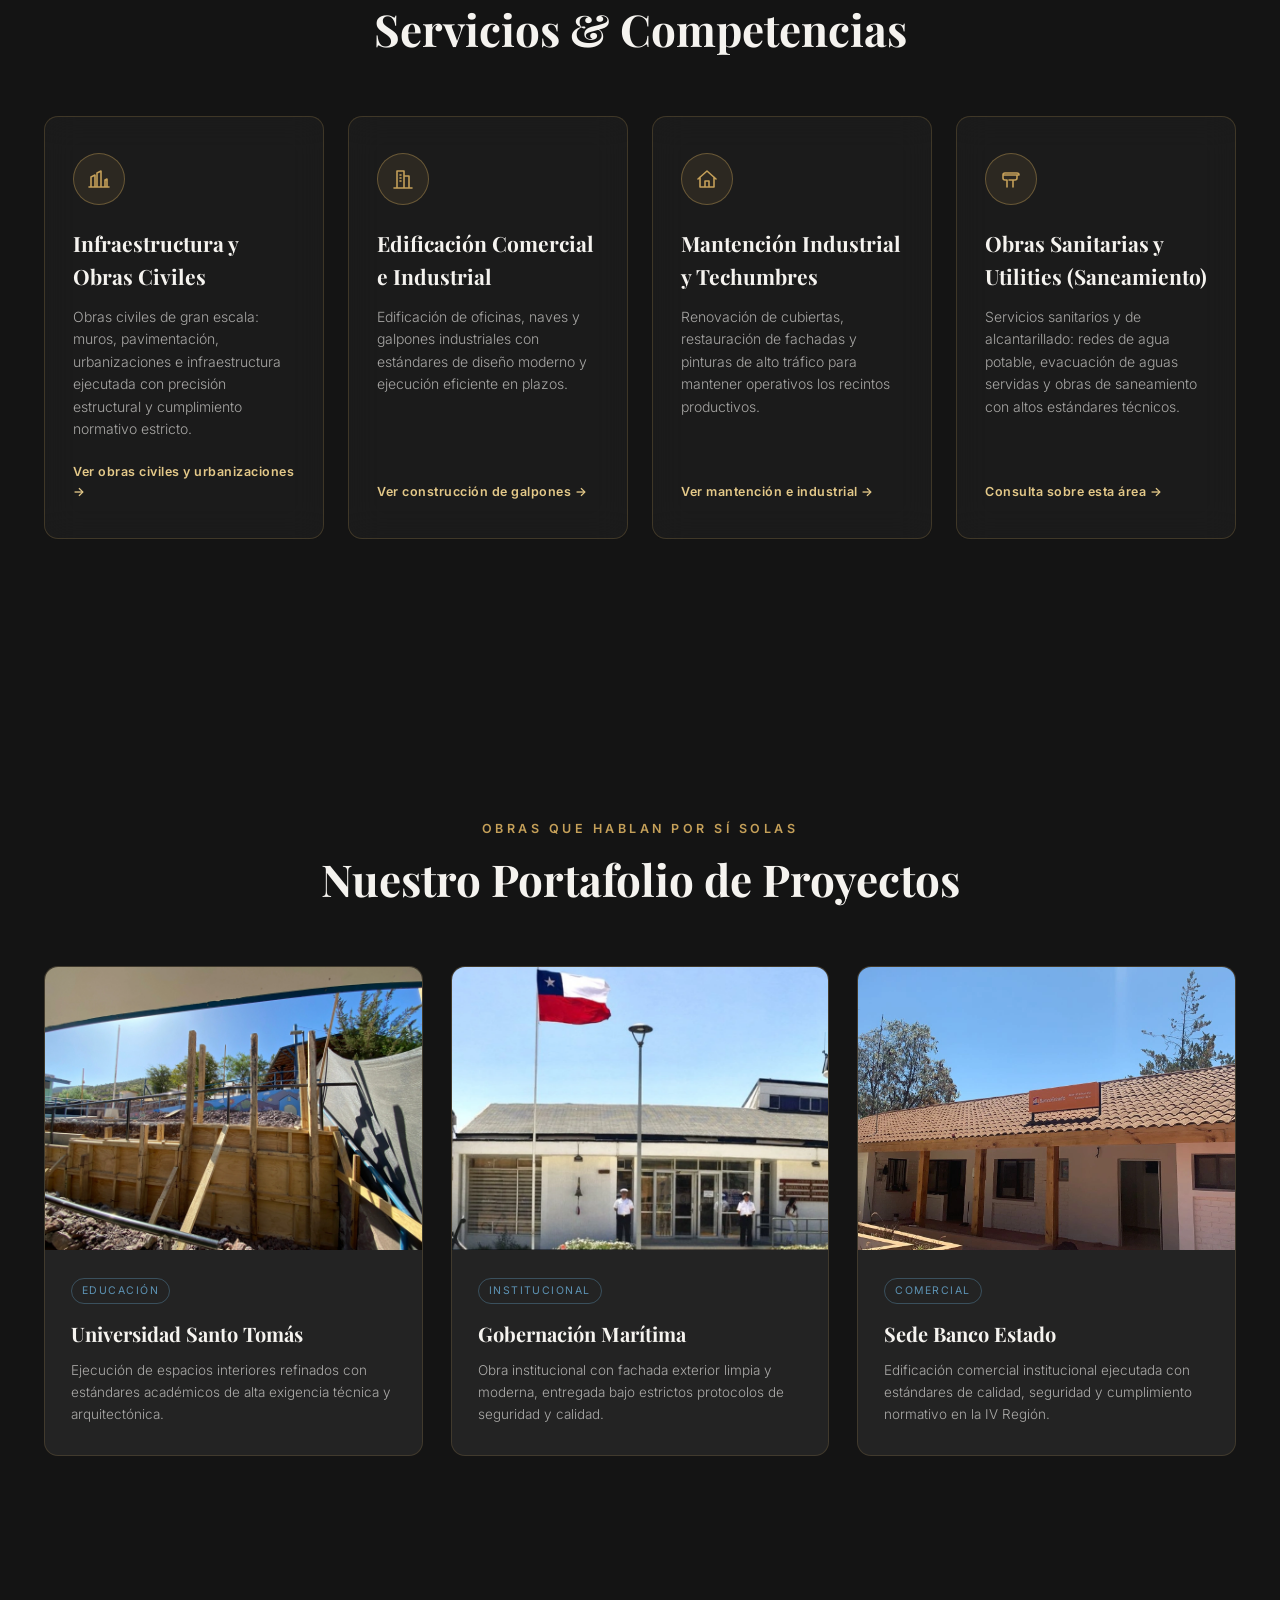
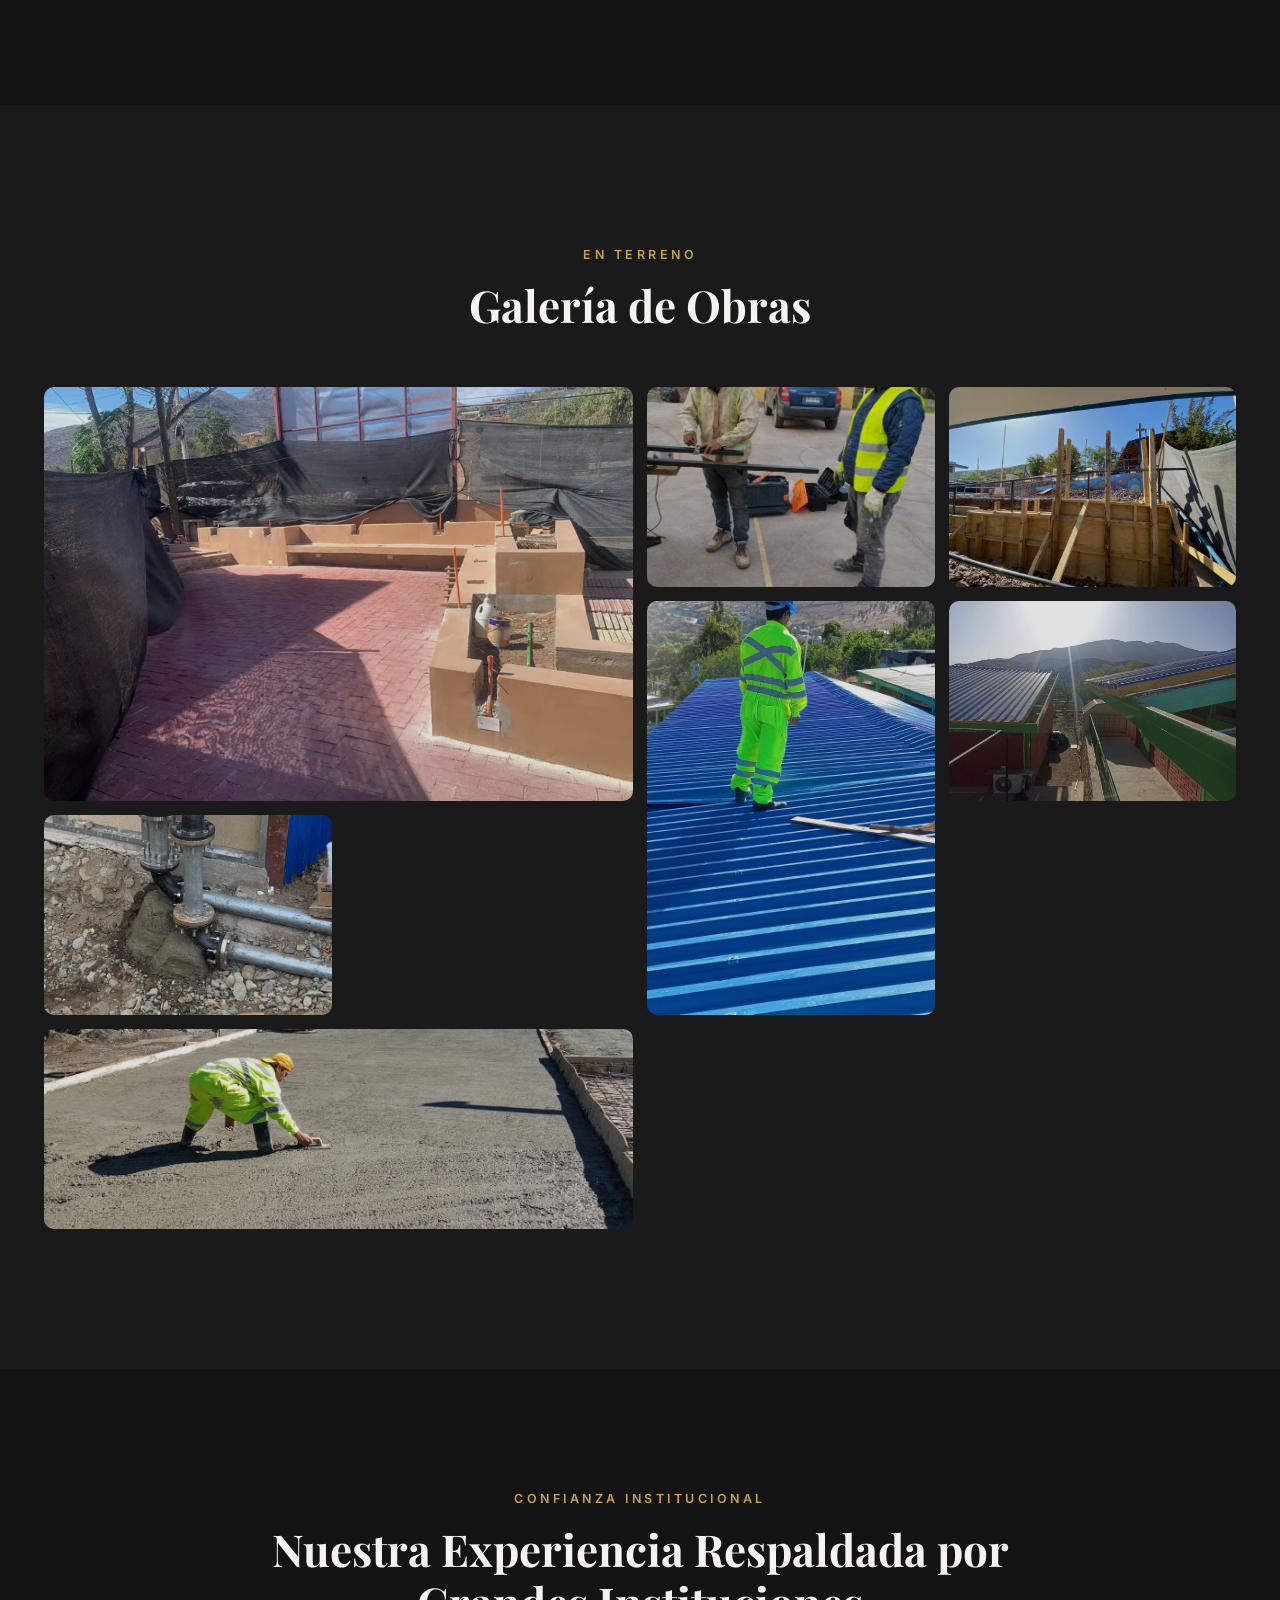
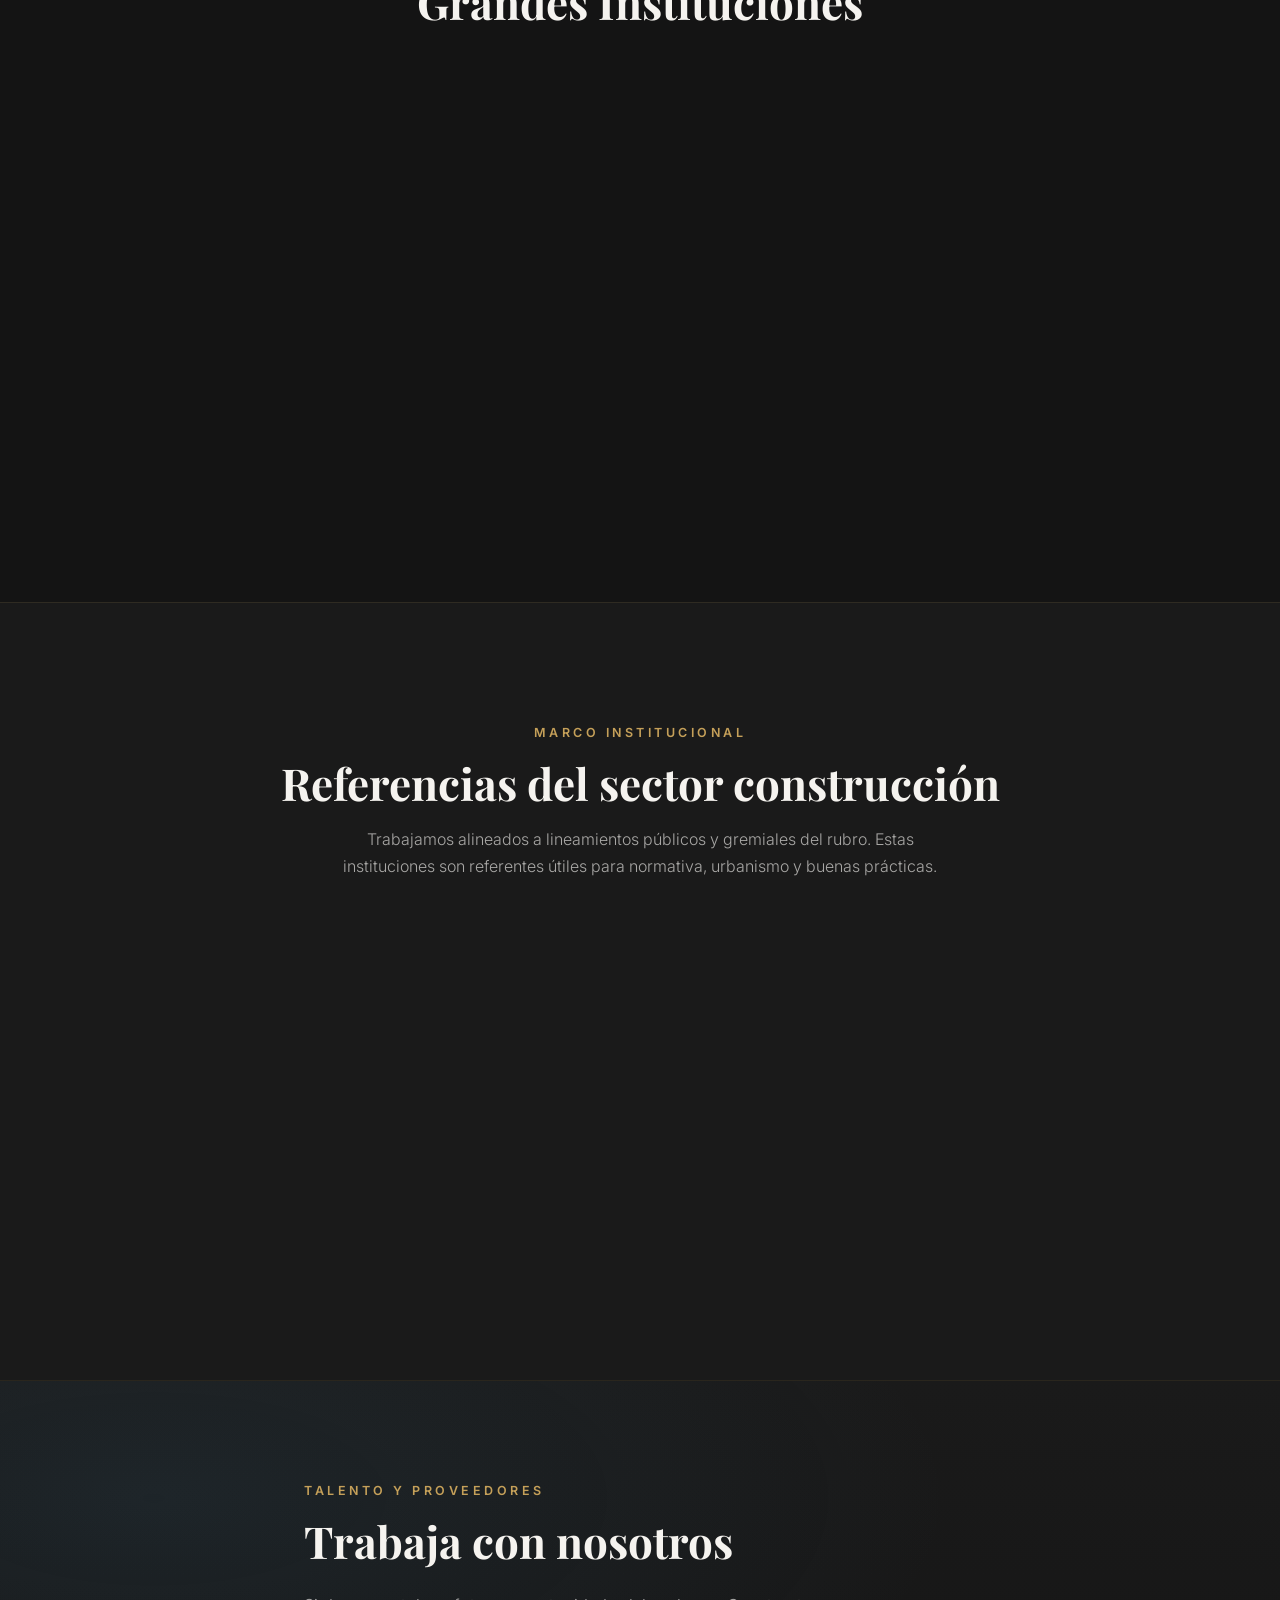
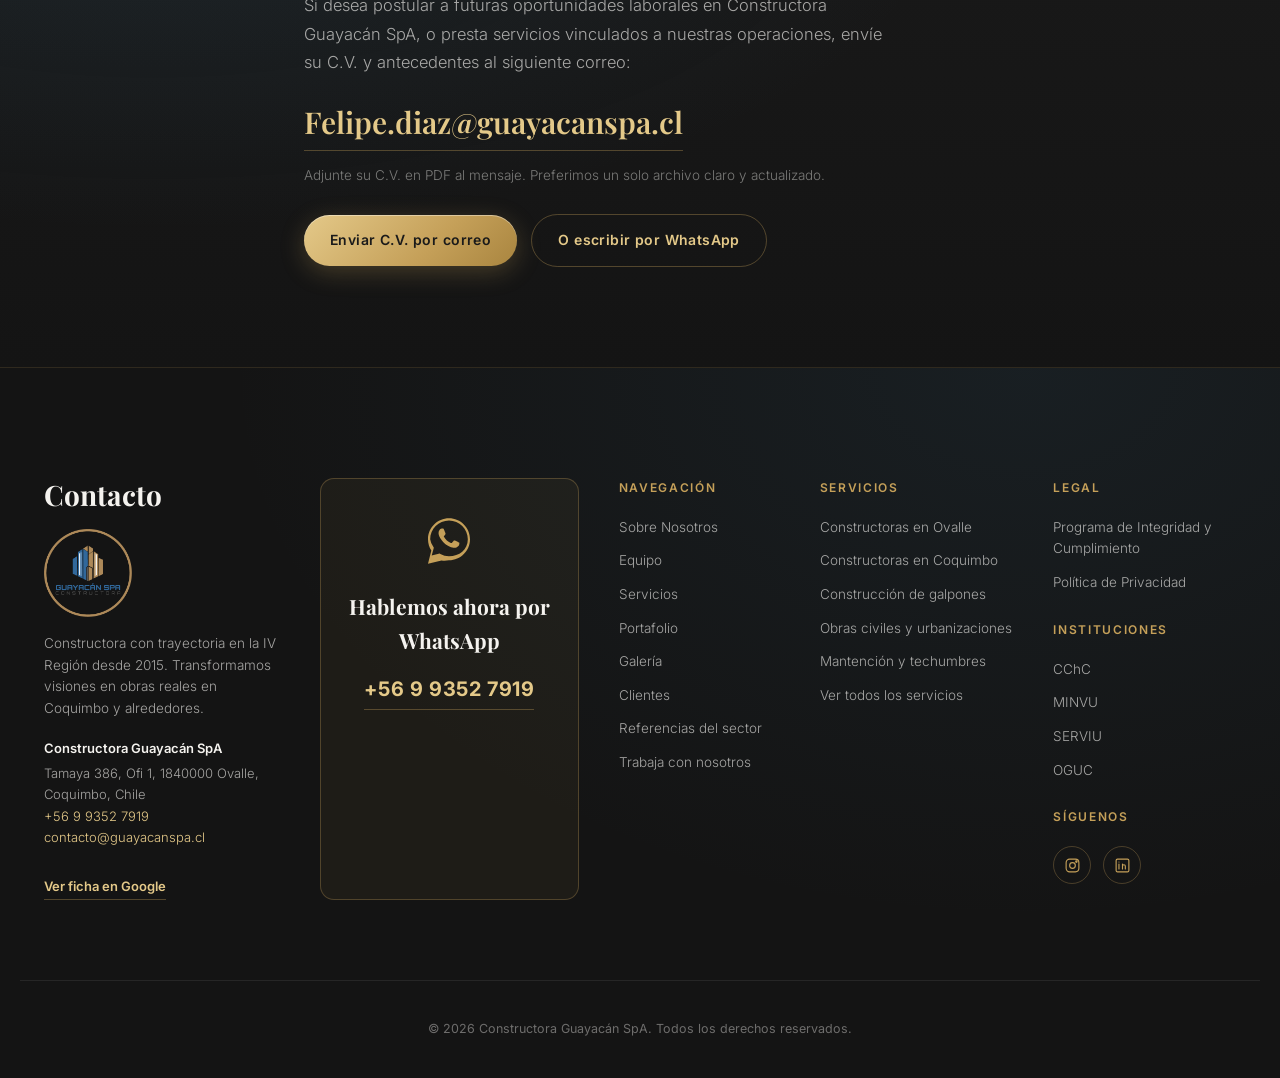
==== commit bea9dcca: "Align LocalBusiness name and hours with Google Business Profile. Use the exact GBP trade name and pu" ====
--- a/index.html
+++ b/index.html
@@ -49,7 +49,7 @@
     {
       "@type": ["LocalBusiness", "Organization", "ConstructionBusiness"],
       "@id": "https://guayacanspa.cl/#organization",
-      "name": "Constructora Guayacán SpA",
+      "name": "Constructora Guayacán",
       "legalName": "Constructora Guayacán SpA",
       "url": "https://guayacanspa.cl/",
       "logo": "https://guayacanspa.cl/assets/img/logo-guayacan.webp",
@@ -77,6 +77,20 @@
         "ratingValue": "5",
         "reviewCount": "5"
       },
+      "openingHoursSpecification": [
+        {
+          "@type": "OpeningHoursSpecification",
+          "dayOfWeek": ["Monday", "Tuesday", "Wednesday", "Thursday", "Friday"],
+          "opens": "08:00",
+          "closes": "18:00"
+        },
+        {
+          "@type": "OpeningHoursSpecification",
+          "dayOfWeek": "Saturday",
+          "opens": "09:00",
+          "closes": "14:00"
+        }
+      ],
       "contactPoint": {
         "@type": "ContactPoint",
         "telephone": "+56993527919",
@@ -149,7 +163,7 @@
       "@type": "WebSite",
       "@id": "https://guayacanspa.cl/#website",
       "url": "https://guayacanspa.cl/",
-      "name": "Constructora Guayacán SpA",
+      "name": "Constructora Guayacán",
       "inLanguage": "es-CL",
       "publisher": {"@id": "https://guayacanspa.cl/#organization"}
     }
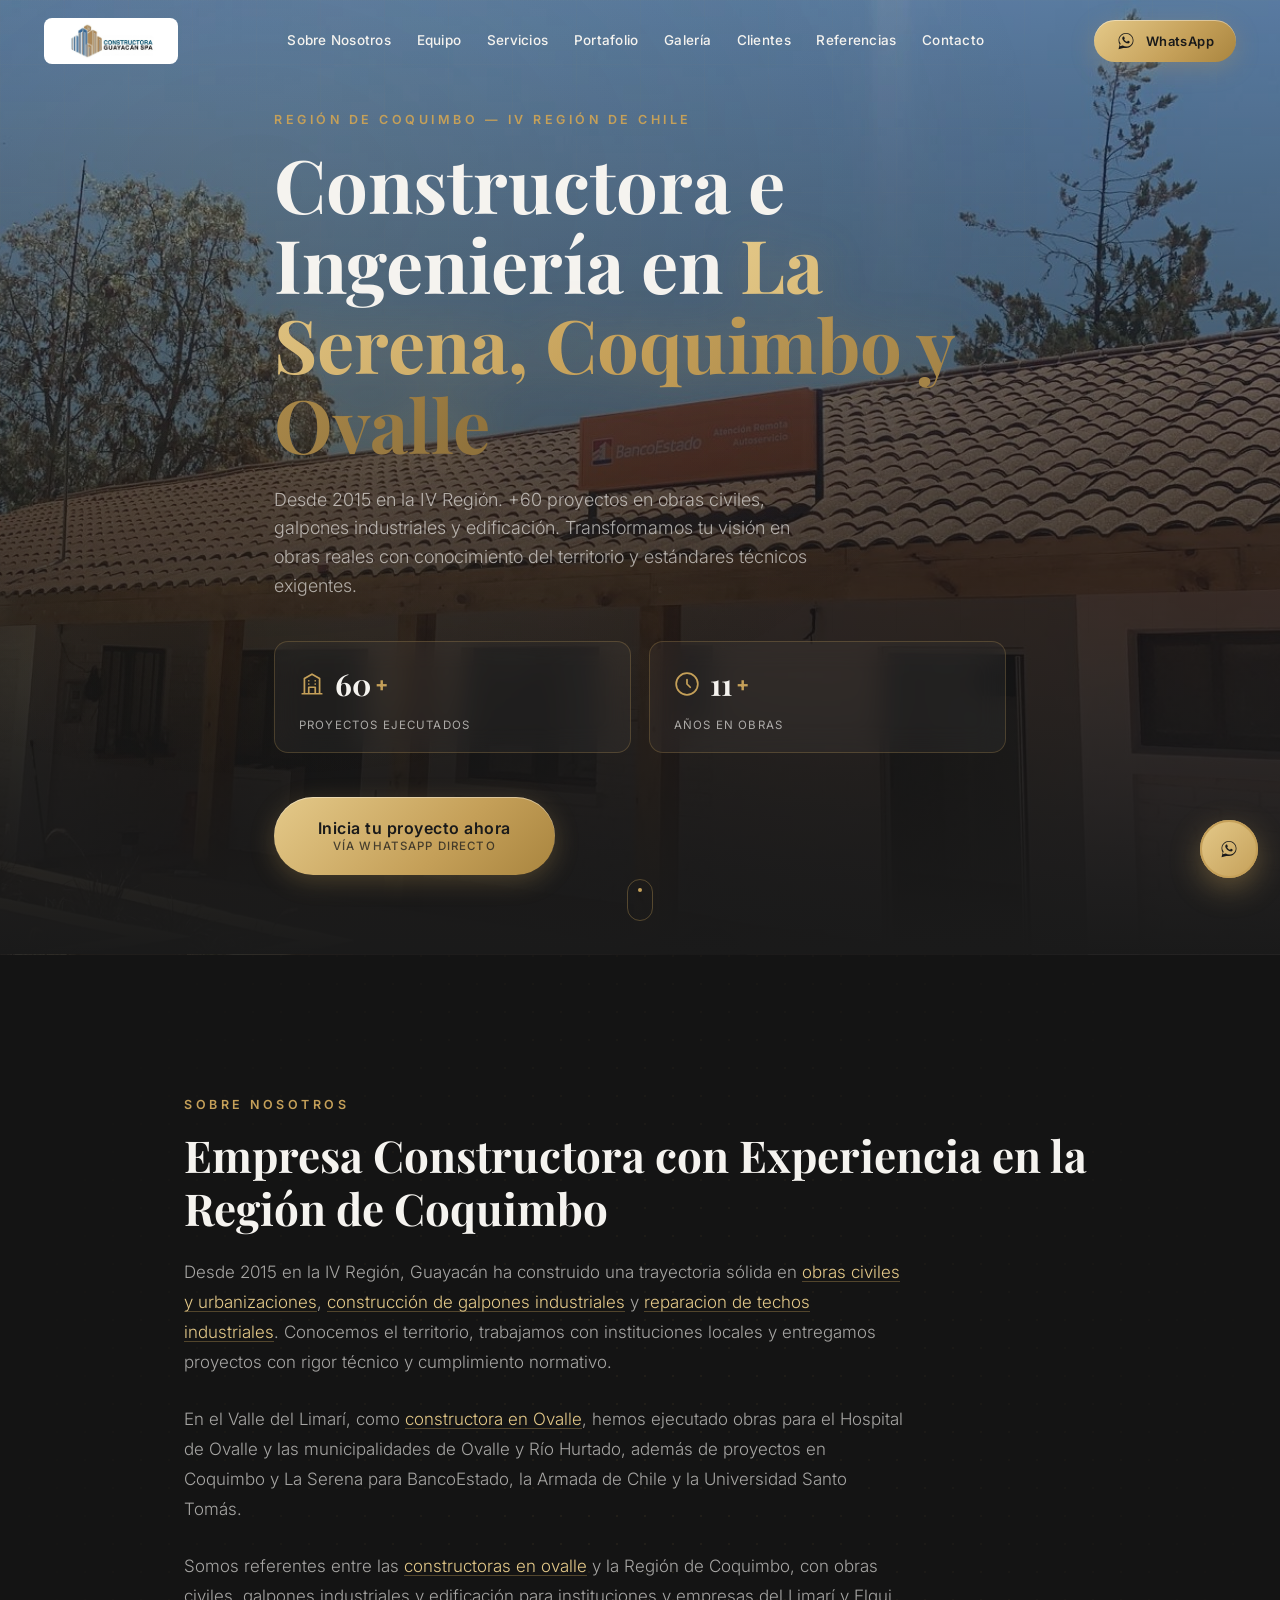
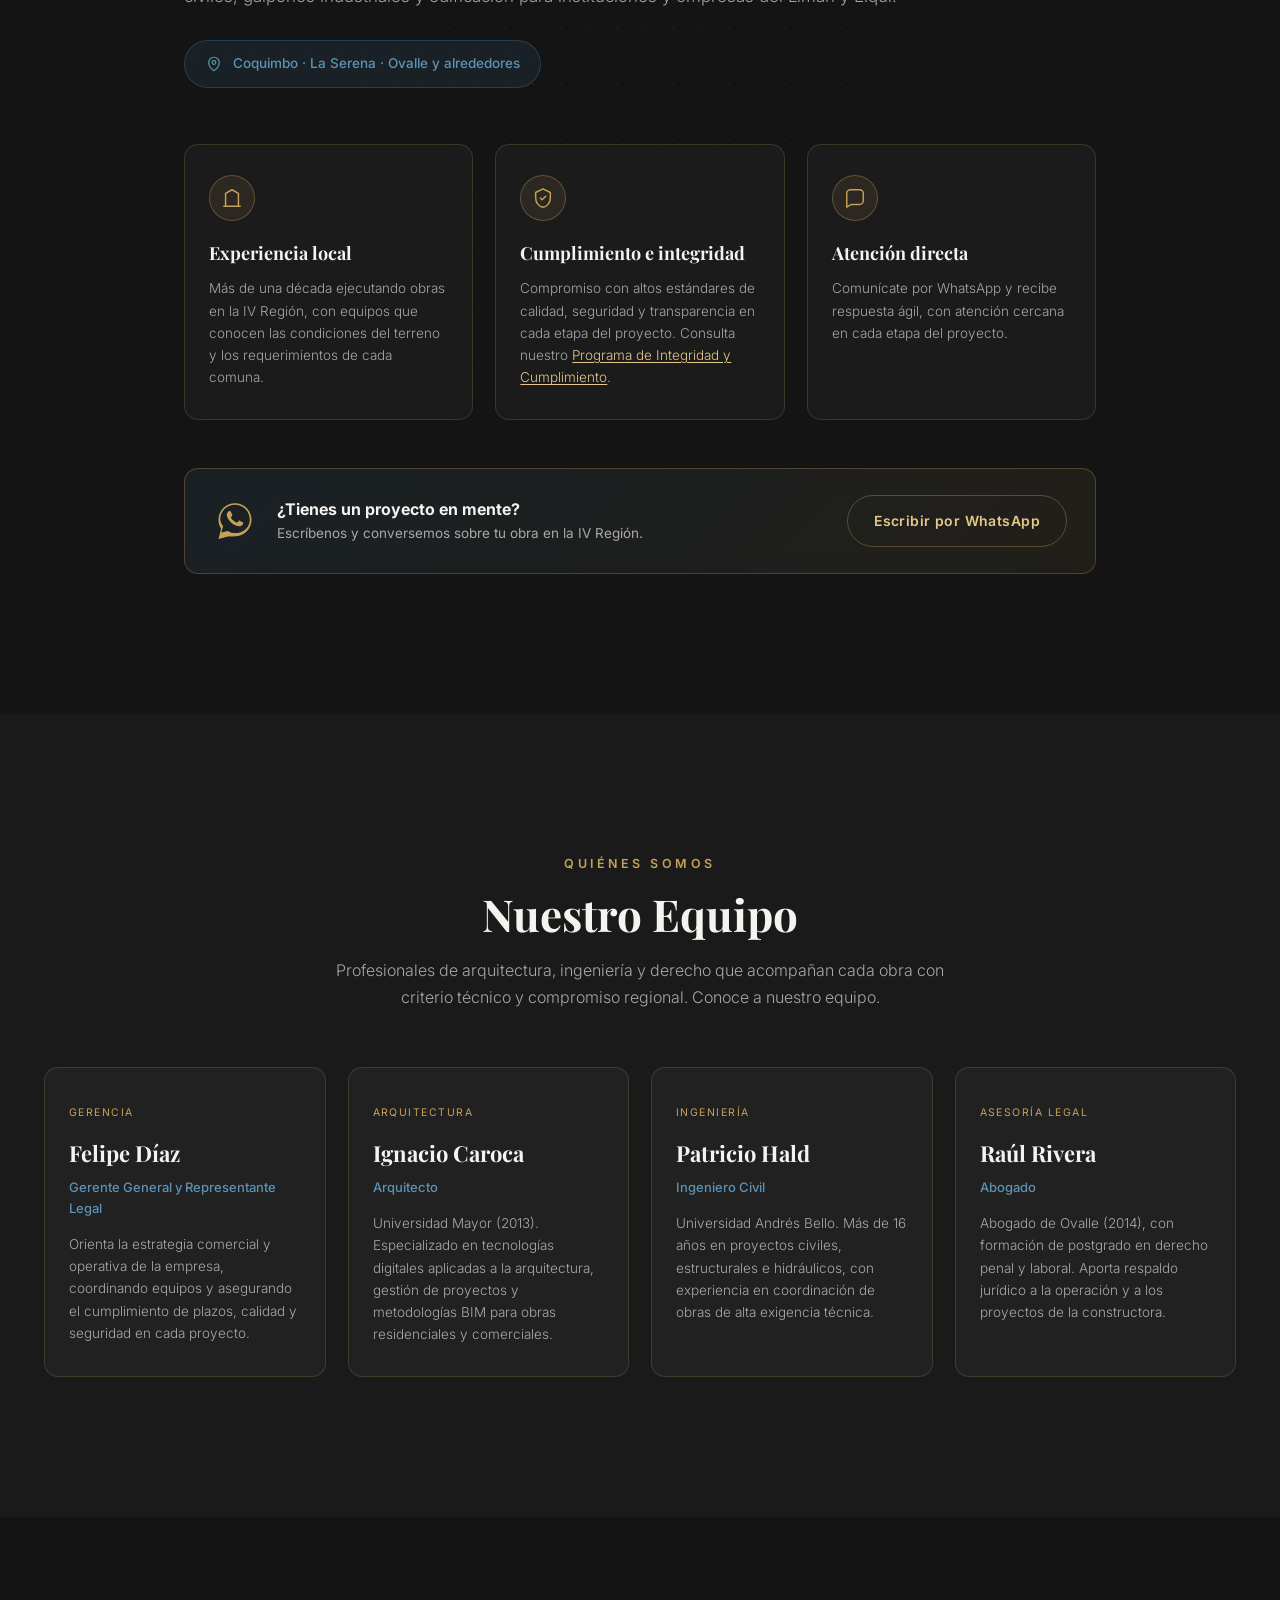
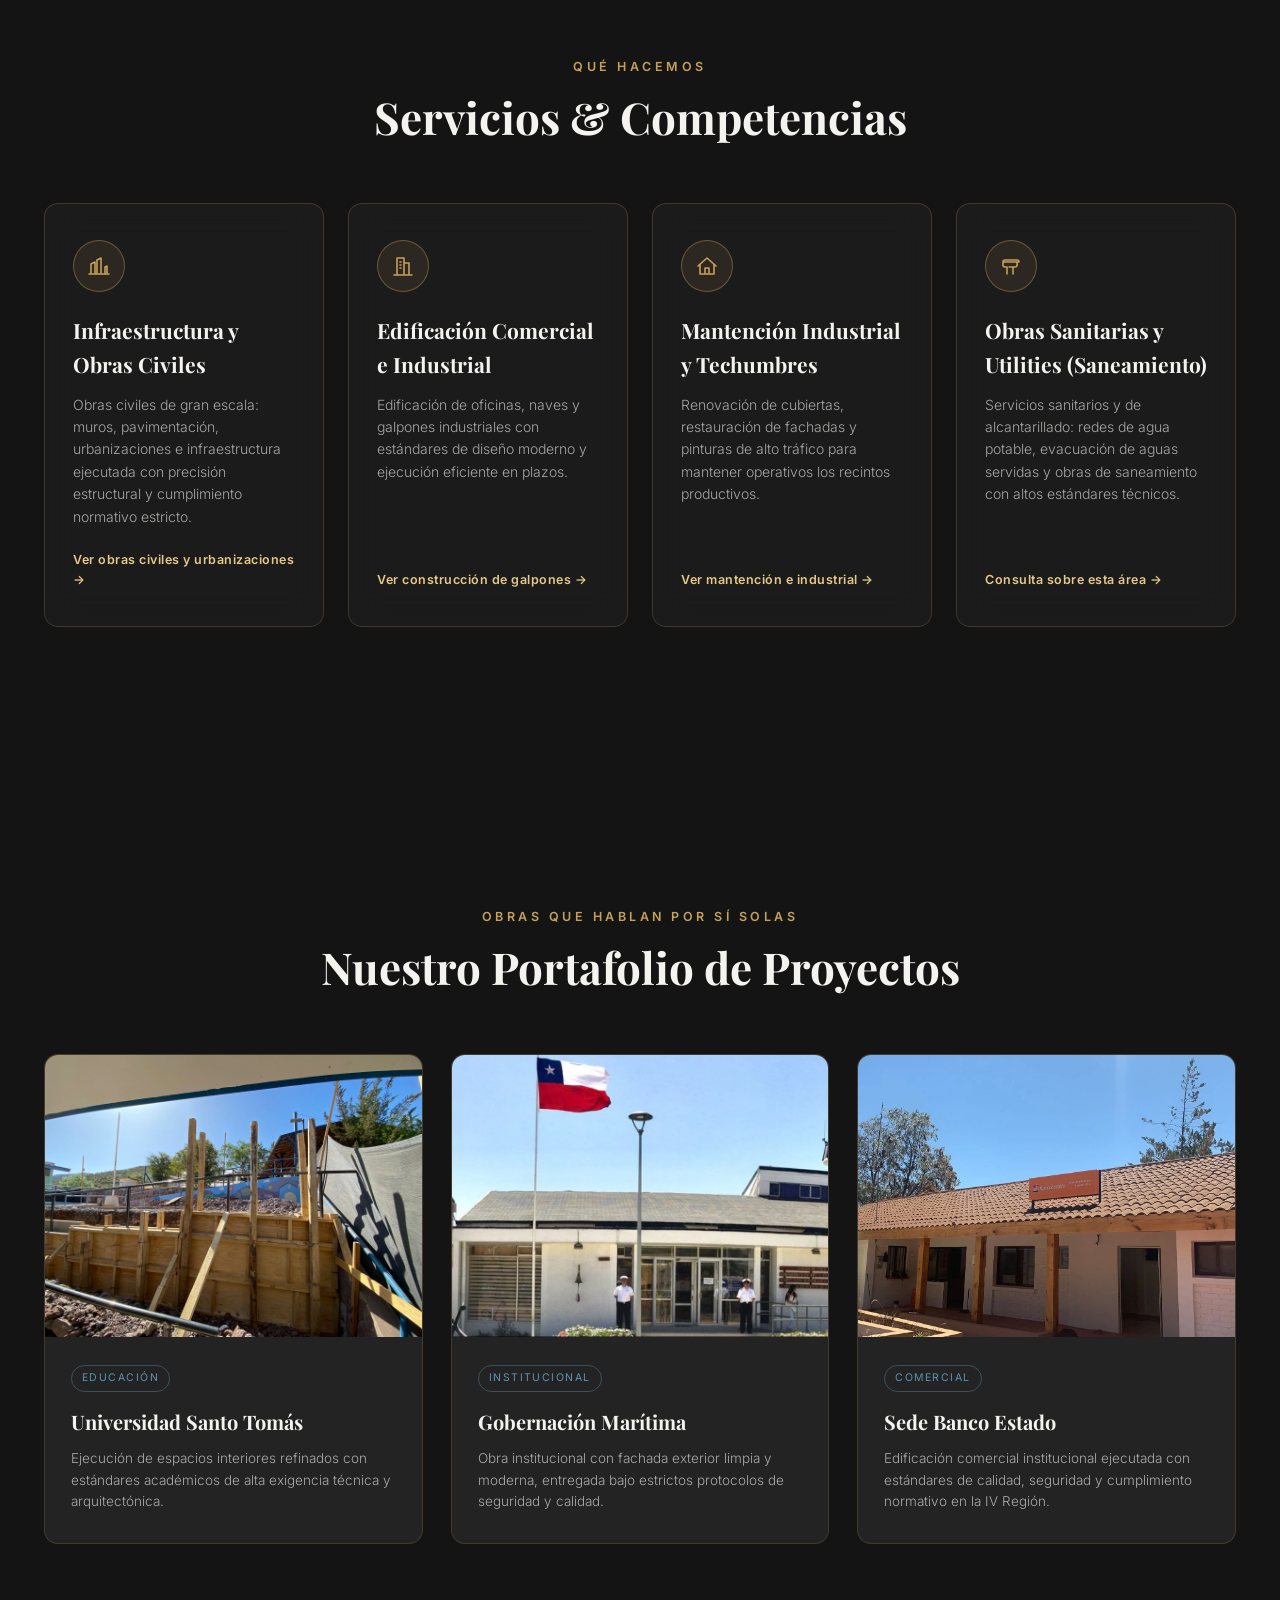
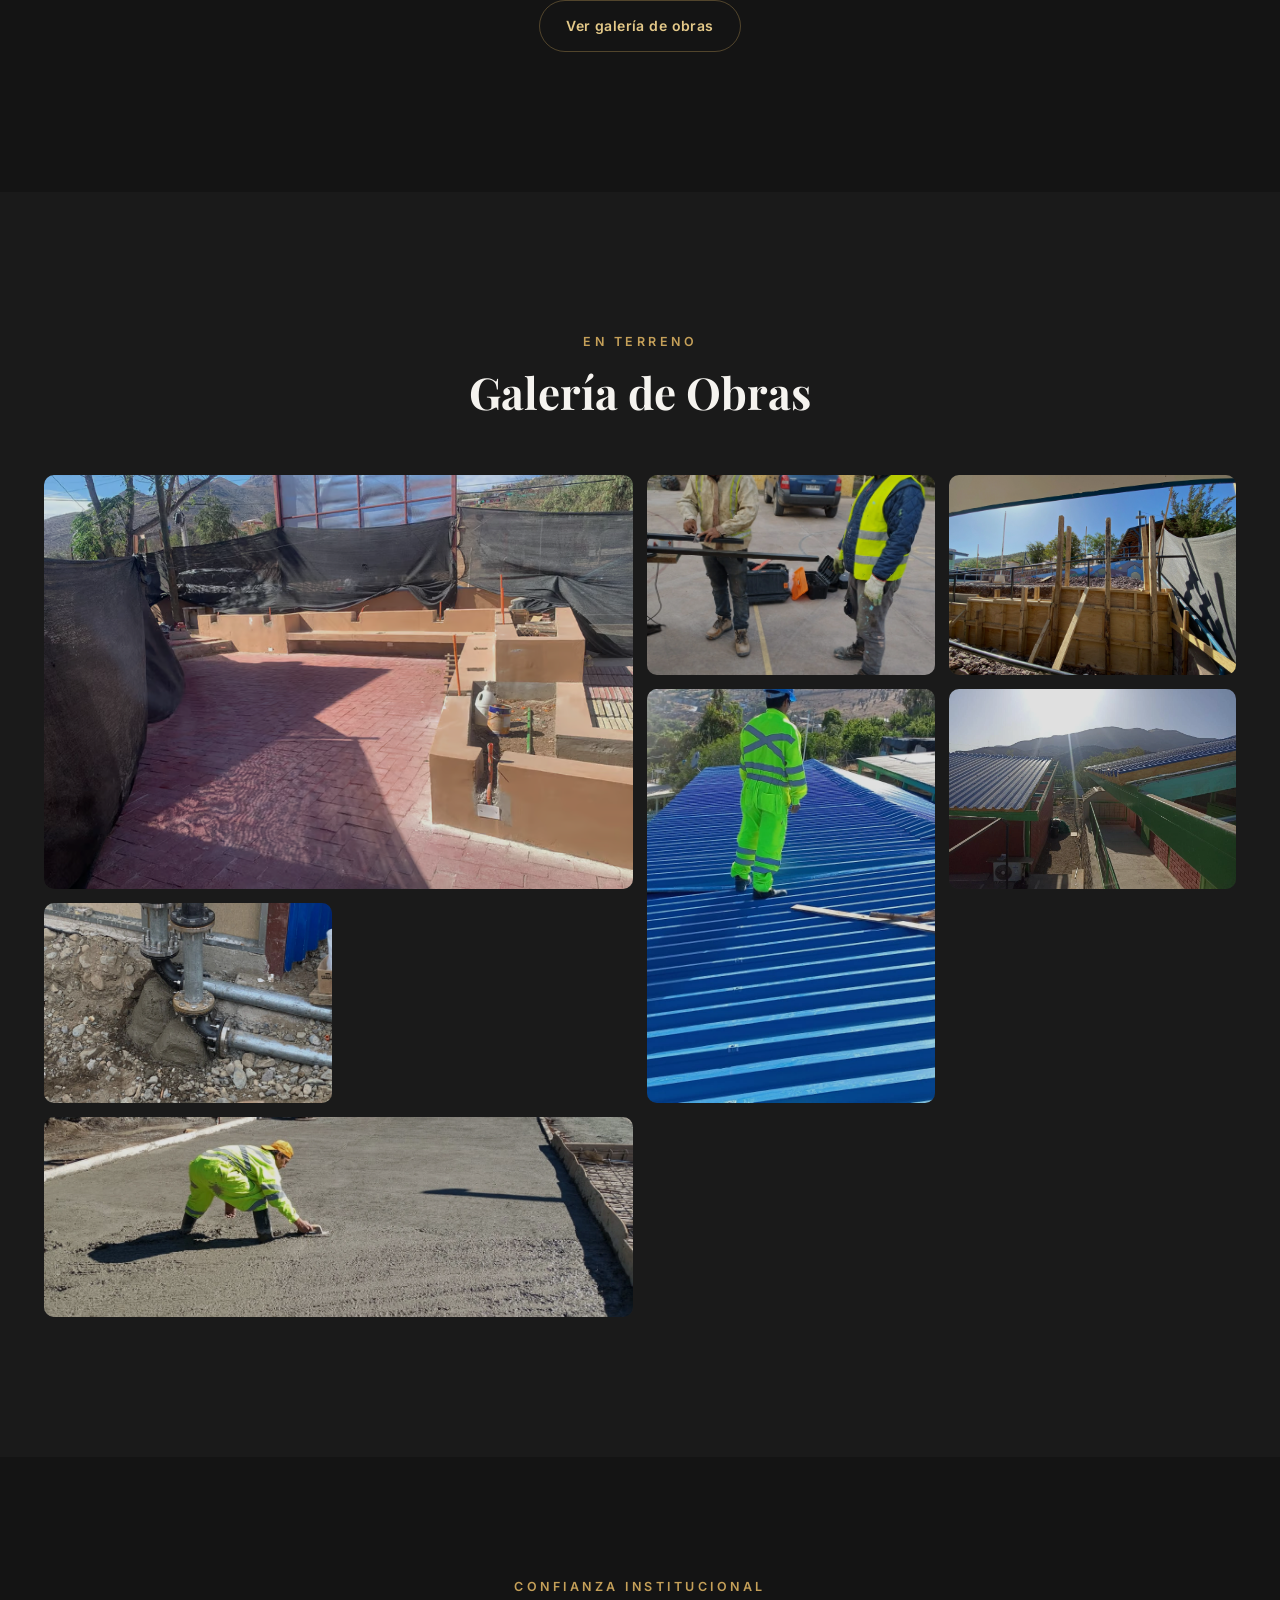
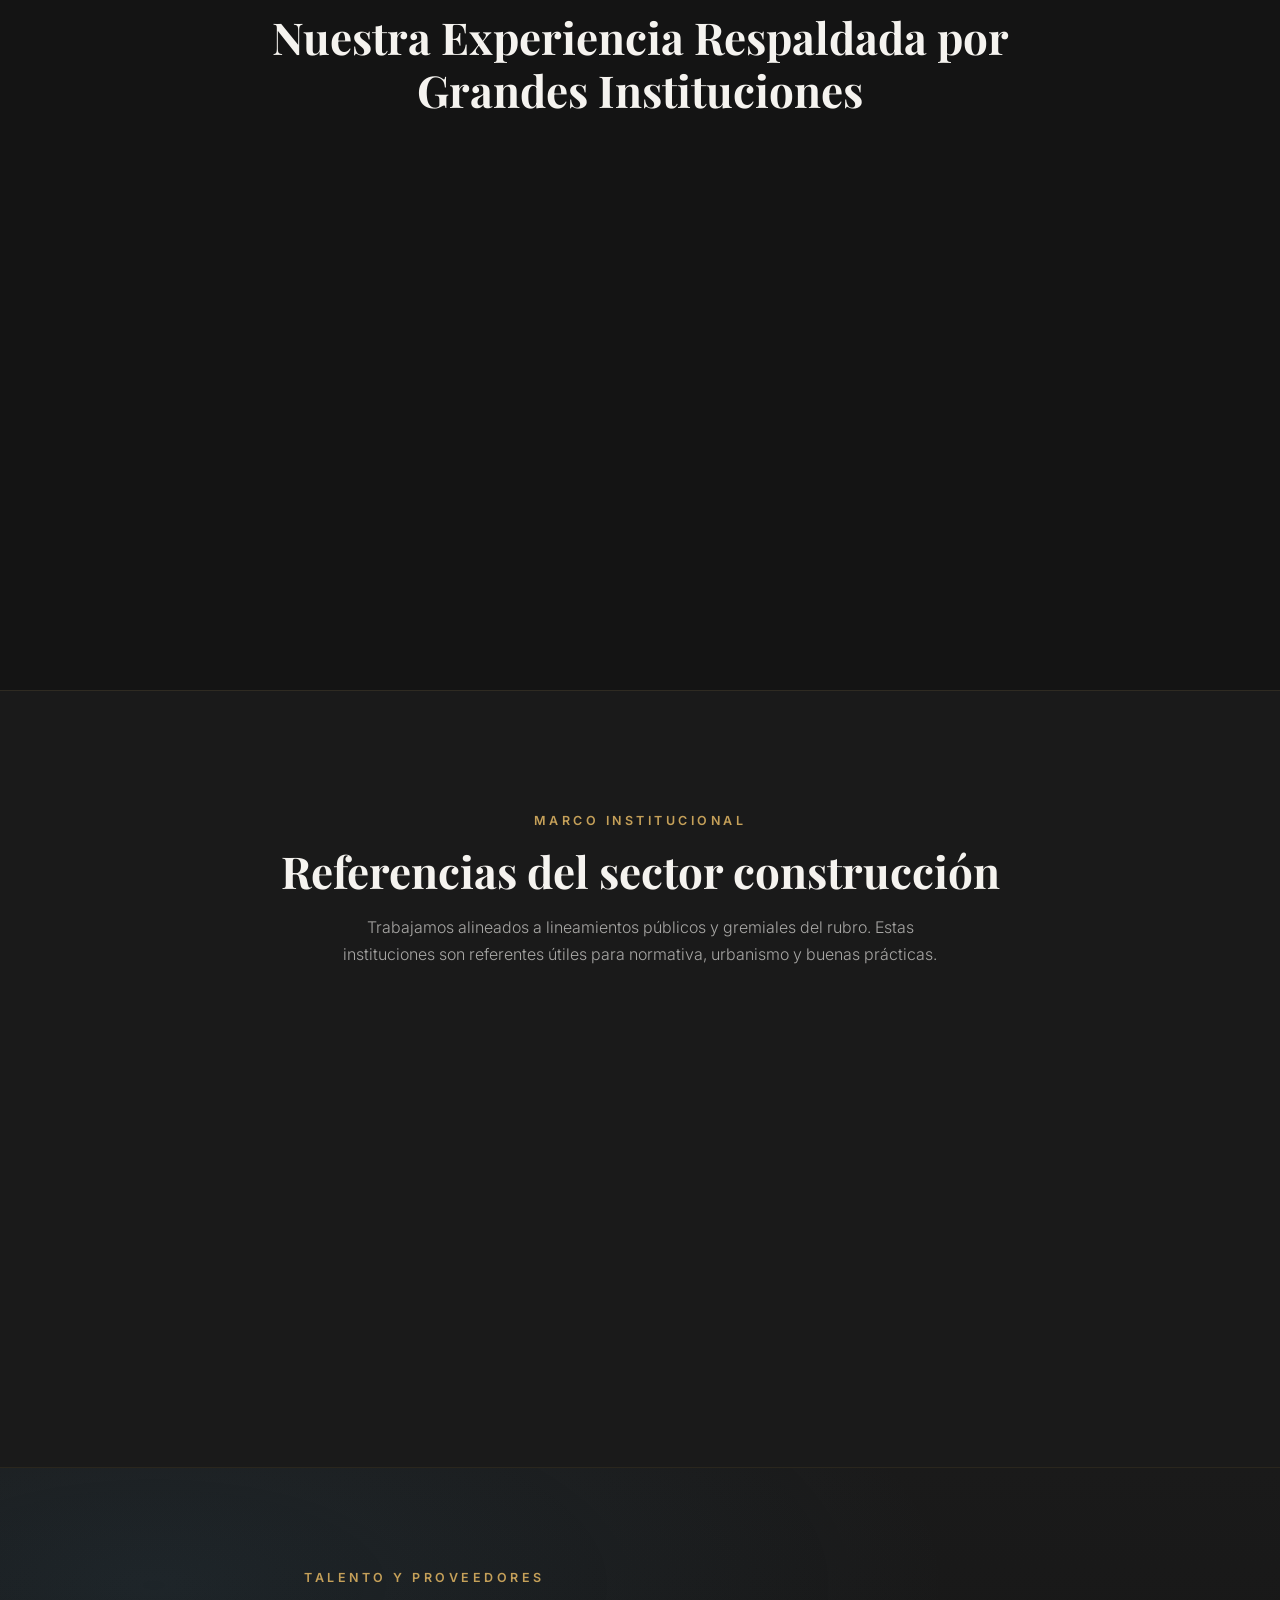
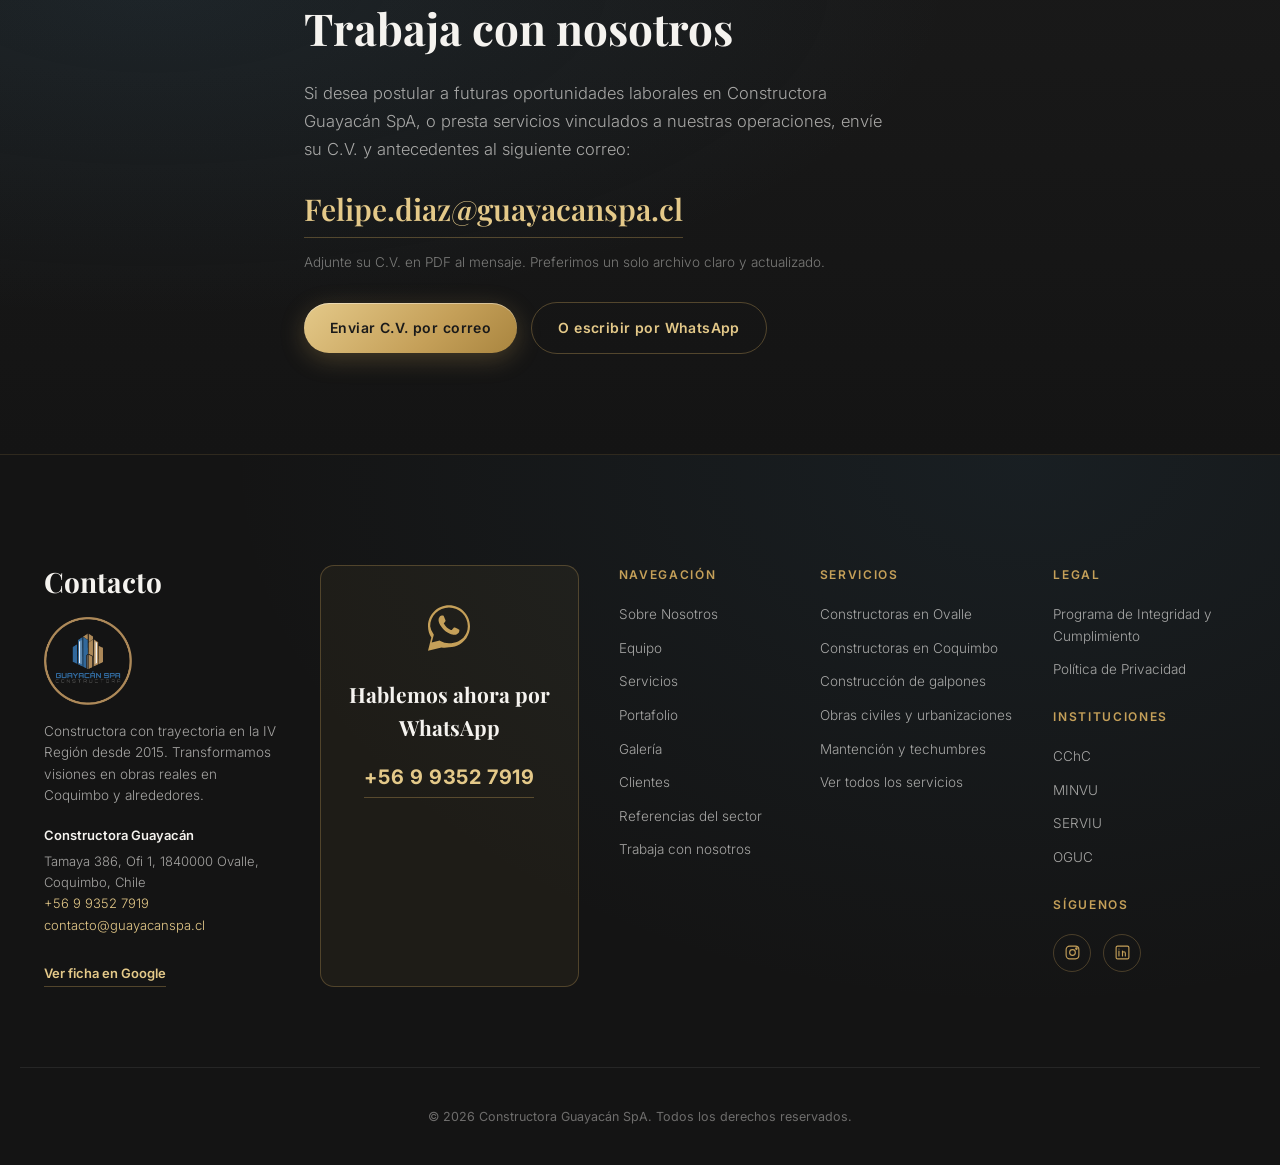
==== commit f9059727: "Raise home CTR and point ranked queries at their own landings. Split WhatsApp, phone and form hits s" ====
--- a/index.html
+++ b/index.html
@@ -3,8 +3,8 @@
 <head>
 <meta charset="UTF-8">
 <meta name="viewport" content="width=device-width, initial-scale=1.0">
-<title>Constructora en Ovalle y Coquimbo | Guayacán SpA - Obras Civiles</title>
-<meta name="description" content="Constructora en Ovalle y Coquimbo con +60 proyectos de obras civiles, galpones y edificación industrial en Limarí y Elqui. Cotiza con profesionales aquí.">
+<title>Constructora Guayacán SpA | Obras Civiles en Ovalle y Coquimbo</title>
+<meta name="description" content="Constructora en Ovalle y Coquimbo con +60 proyectos de obras civiles y galpones industriales. Cotiza tu proyecto hoy con Constructora Guayacán.">
 <meta name="robots" content="index, follow, max-image-preview:large">
 <meta name="theme-color" content="#1A1A1A">
 <link rel="canonical" href="https://guayacanspa.cl/">
@@ -13,14 +13,14 @@
 <meta property="og:locale" content="es_CL">
 <meta property="og:site_name" content="Constructora Guayacán SpA">
 <meta property="og:url" content="https://guayacanspa.cl/">
-<meta property="og:title" content="Constructora en Ovalle y Coquimbo | Guayacán SpA - Obras Civiles">
-<meta property="og:description" content="Constructora en Ovalle y Coquimbo con +60 proyectos de obras civiles, galpones y edificación industrial en Limarí y Elqui. Cotiza con profesionales aquí.">
+<meta property="og:title" content="Constructora Guayacán SpA | Obras Civiles en Ovalle y Coquimbo">
+<meta property="og:description" content="Constructora en Ovalle y Coquimbo con +60 proyectos de obras civiles y galpones industriales. Cotiza tu proyecto hoy con Constructora Guayacán.">
 <meta property="og:image" content="https://guayacanspa.cl/assets/img/sede-banco-estado.webp">
 <meta property="og:image:alt" content="Obra de Constructora Guayacán SpA en la Región de Coquimbo">
 
 <meta name="twitter:card" content="summary_large_image">
-<meta name="twitter:title" content="Constructora en Ovalle y Coquimbo | Guayacán SpA - Obras Civiles">
-<meta name="twitter:description" content="Constructora en Ovalle y Coquimbo con +60 proyectos de obras civiles, galpones y edificación industrial en Limarí y Elqui. Cotiza con profesionales aquí.">
+<meta name="twitter:title" content="Constructora Guayacán SpA | Obras Civiles en Ovalle y Coquimbo">
+<meta name="twitter:description" content="Constructora en Ovalle y Coquimbo con +60 proyectos de obras civiles y galpones industriales. Cotiza tu proyecto hoy con Constructora Guayacán.">
 <meta name="twitter:image" content="https://guayacanspa.cl/assets/img/sede-banco-estado.webp">
 
 <!-- Google tag (gtag.js) -->
@@ -264,6 +264,9 @@
         hemos ejecutado obras para el Hospital de Ovalle y las municipalidades de Ovalle y Río Hurtado,
         además de proyectos en Coquimbo y La Serena para BancoEstado, la Armada de Chile y la Universidad Santo Tomás.
       </p>
+      <p class="about__intro">
+        Somos referentes entre las <a href="/constructoras-en-ovalle">constructoras en ovalle</a> y la Región de Coquimbo, con obras civiles, galpones industriales y edificación para instituciones y empresas del Limarí y Elqui.
+      </p>
       <div class="region-badge">
         <svg viewBox="0 0 24 24" aria-hidden="true"><path d="M12 21s7-4.5 7-11a7 7 0 1 0-14 0c0 6.5 7 11 7 11Z"/><circle cx="12" cy="10" r="2.5"/></svg>
         <span>Coquimbo · La Serena · Ovalle y alrededores</span>
@@ -311,7 +314,7 @@
   <div class="container">
     <p class="eyebrow eyebrow--center">Quiénes Somos</p>
     <h2 class="section-title section-title--center">Nuestro Equipo</h2>
-    <p class="team__intro">Profesionales de arquitectura, ingeniería y derecho que acompañan cada obra con criterio técnico y compromiso regional.</p>
+    <p class="team__intro">Profesionales de arquitectura, ingeniería y derecho que acompañan cada obra con criterio técnico y compromiso regional. Conoce a <a href="/nuestro-equipo">nuestro equipo</a>.</p>
 
     <div class="team__grid">
       <article class="team-card" data-reveal>
@@ -610,7 +613,7 @@
       <img src="assets/img/logo-guayacan2.webp" alt="Constructora Guayacán SpA" class="footer__logo-img" width="200" height="56" loading="lazy">
       <p>Constructora con trayectoria en la IV Región desde 2015. Transformamos visiones en obras reales en Coquimbo y alrededores.</p>
       <p class="footer__nap">
-        <span class="footer__nap-name">Constructora Guayacán SpA</span>
+        <span class="footer__nap-name">Constructora Guayacán</span>
         Tamaya 386, Ofi 1, 1840000 Ovalle, Coquimbo, Chile<br>
         <a href="tel:+56993527919">+56 9 9352 7919</a><br>
         <a href="mailto:contacto@guayacanspa.cl">contacto@guayacanspa.cl</a>
